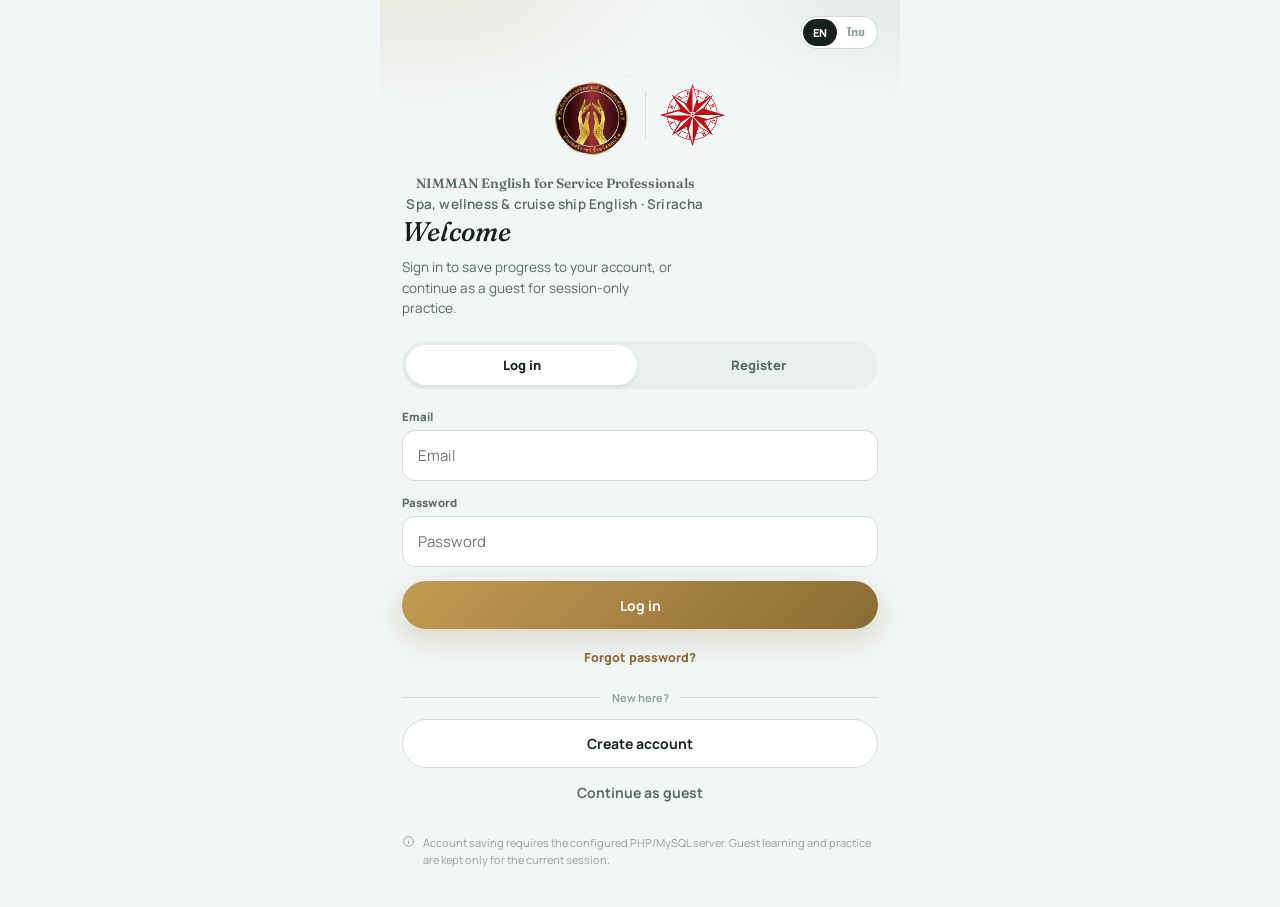
==== index.html @ e4ad2428 "Apply the employer's interview & practical assessment to the spa course Source: the "Spa Therapist I" ====
<!DOCTYPE html>
<html lang="en">
<head>
<meta charset="UTF-8">
<meta name="viewport" content="width=device-width, initial-scale=1, viewport-fit=cover">
<meta name="theme-color" content="#f2f6f6">
<meta name="apple-mobile-web-app-capable" content="yes">
<meta name="description" content="NIMMAN Willow &amp; Stone English — bilingual English/Thai learning modules and custom word/phrase assessments for cruise employment, spa therapists, and hair and nail professionals.">
<title>NIMMAN Willow &amp; Stone English</title>
<link rel="icon" type="image/png" href="assets/nimman-logo-small.png">
<link rel="apple-touch-icon" href="assets/nimman-logo.png">
<link rel="stylesheet" href="styles.css?v=png-bodymap-1">
<link rel="stylesheet" href="learning.css?v=png-bodymap-1">
<link rel="stylesheet" href="anatomy.css?v=png-bodymap-1">
</head>
<body>

<!-- =====================================================================
     AUTH SCREEN — shown until a session exists
     ===================================================================== -->
<div class="auth-wrap active" id="authWrap">
  <div class="auth-top">
    <div class="lang-toggle">
      <button class="lang-opt" data-lang="en">EN</button>
      <button class="lang-opt" data-lang="th">ไทย</button>
    </div>
  </div>

  <div class="auth-hero">
    <div class="auth-brands">
      <img src="assets/nimman-logo.png" alt="Nimmanoradee International School" loading="eager">
      <span class="ab-divider"></span>
      <img class="barter" src="assets/barter-logo.png" alt="Barter Group" loading="eager">
    </div>
    <p class="auth-appname" data-i18n="programName">NIMMAN English for Service Professionals</p>
    <p class="auth-appsub" data-i18n="programTagline">Spa, wellness &amp; cruise ship English &middot; Sriracha</p>
    <h2 data-i18n="authWelcome">Welcome</h2>
    <p data-i18n="authTagline">Sign in to save progress in this browser. Accounts are local demo accounts.</p>
  </div>

  <div class="auth-tabs">
    <button class="auth-tab active" id="tabLogin" data-i18n="loginTab">Log in</button>
    <button class="auth-tab" id="tabRegister" data-i18n="registerTab">Register</button>
  </div>

  <div class="auth-error" id="authError">
    <svg viewBox="0 0 24 24" fill="none" stroke="currentColor" stroke-width="2" stroke-linecap="round"><circle cx="12" cy="12" r="9"/><path d="M12 8v4M12 16h.01"/></svg>
    <span id="authErrorText"></span>
  </div>

  <!-- LOGIN -->
  <form class="auth-form" id="loginForm" novalidate>
    <div class="field">
      <label for="loginEmail" data-i18n="fieldEmail">Email</label>
      <input type="email" id="loginEmail" autocomplete="email" inputmode="email" data-i18n-ph="fieldEmail">
    </div>
    <div class="field">
      <label for="loginPassword" data-i18n="fieldPassword">Password</label>
      <input type="password" id="loginPassword" autocomplete="current-password" data-i18n-ph="fieldPassword">
    </div>
    <button type="submit" class="btn btn-gold btn-block" data-i18n="loginBtn">Log in</button>
    <div class="auth-alt">
      <button type="button" id="forgotBtn" data-i18n="forgotPassword">Forgot password?</button>
    </div>
    <div class="auth-divider"><span data-i18n="noAccount">New here?</span></div>
    <button type="button" class="btn btn-line btn-block" id="goRegister" data-i18n="registerBtn">Create account</button>
  </form>

  <!-- REGISTER -->
  <form class="auth-form hidden" id="registerForm" novalidate>
    <div class="field">
      <label for="regName" data-i18n="fieldName">Full name</label>
      <input type="text" id="regName" autocomplete="name" data-i18n-ph="fieldName">
    </div>
    <div class="field">
      <label for="regEmail" data-i18n="fieldEmail">Email</label>
      <input type="email" id="regEmail" autocomplete="email" inputmode="email" data-i18n-ph="fieldEmail">
    </div>
    <div class="field-row">
      <div class="field">
        <label for="regPassword" data-i18n="fieldPassword">Password</label>
        <input type="password" id="regPassword" autocomplete="new-password">
      </div>
      <div class="field">
        <label for="regConfirm" data-i18n="fieldConfirm">Confirm password</label>
        <input type="password" id="regConfirm" autocomplete="new-password">
      </div>
    </div>
    <div class="field-row">
      <div class="field">
        <label for="regRole" data-i18n="fieldRole">Your role</label>
        <select id="regRole">
          <option value="therapist" data-i18n="roleTherapist">Therapist</option>
          <option value="reception" data-i18n="roleReception">Receptionist</option>
          <option value="manager" data-i18n="roleManager">Manager</option>
          <option value="other" data-i18n="roleOther">Other</option>
        </select>
      </div>
      <div class="field">
        <label for="regLang" data-i18n="fieldLanguage">Preferred language</label>
        <select id="regLang">
          <option value="en">English</option>
          <option value="th">ไทย</option>
        </select>
      </div>
    </div>
    <button type="submit" class="btn btn-gold btn-block" data-i18n="registerBtn">Create account</button>
    <div class="auth-divider"><span data-i18n="haveAccount">Already have an account?</span></div>
    <button type="button" class="btn btn-line btn-block" id="goLogin" data-i18n="loginBtn">Log in</button>
  </form>

  <button type="button" class="btn btn-ghost btn-block" id="guestBtn" data-i18n="continueGuest">Continue as guest</button>

  <p class="demo-note">
    <svg viewBox="0 0 24 24" fill="none" stroke="currentColor" stroke-width="1.6" stroke-linecap="round"><circle cx="12" cy="12" r="9"/><path d="M12 11v5"/><circle cx="12" cy="8" r=".6" fill="currentColor" stroke="none"/></svg>
    <span data-i18n="demoNote">Demo mode — accounts are stored only on this device, not on a secure server.</span>
  </p>
</div>

<!-- =====================================================================
     COURSE CHOOSER — which course to study
     ===================================================================== -->
<div class="course-wrap" id="courseWrap">
  <div class="auth-top">
    <div class="lang-toggle">
      <button class="lang-opt" data-lang="en">EN</button>
      <button class="lang-opt" data-lang="th">ไทย</button>
    </div>
  </div>

  <div class="course-hero">
    <div class="auth-brands">
      <img src="assets/nimman-logo.png" alt="Nimmanoradee International School">
      <span class="ab-divider"></span>
      <img class="barter" src="assets/barter-logo.png" alt="Barter Group">
    </div>
    <h2 data-i18n="courseChooseHeading">What would you like to study?</h2>
    <p data-i18n="courseChooseLede">Pick a course. You can switch between them at any time, and each keeps its own progress.</p>
  </div>

  <div id="courseList"></div>

  <button class="btn btn-ghost btn-block" id="courseBackBtn" style="display:none;" data-i18n="courseCancel">Cancel</button>
</div>

<!-- =====================================================================
     MAIN APP
     ===================================================================== -->
<div class="app-shell" id="appShell" style="display:none;">

  <!-- Side panel: profile, progress and navigation. A drawer on phones and
       small tablets, docked beside the content from 1024px up, and hideable
       either way. Kept inside .app-shell so it disappears with it on the
       sign-in and course-chooser screens. -->
  <div id="sideBackdrop" hidden></div>
  <aside id="sideBar" aria-label="Profile, progress and navigation">
    <div class="sb-head">
      <span class="sb-brand">
        <img src="assets/nimman-logo-small.png" alt="">
        <b data-i18n="sidebarTitle">Your progress</b>
      </span>
      <button class="sb-close" id="sbClose" data-i18n-aria="sidebarClose" aria-label="Close menu">
        <svg viewBox="0 0 24 24" fill="none" stroke="currentColor" stroke-width="2" stroke-linecap="round"><path d="M6 6l12 12M18 6L6 18"/></svg>
      </button>
    </div>
    <div id="sideBarBody"></div>
  </aside>

  <header class="topbar">
    <div class="topbar-row">
      <button class="sb-toggle" id="sbToggle" aria-controls="sideBar" aria-expanded="false" data-i18n-aria="sidebarMenu" aria-label="Menu">
        <svg viewBox="0 0 24 24" fill="none" stroke="currentColor" stroke-width="1.9" stroke-linecap="round"><path d="M4 7h16M4 12h16M4 17h16"/></svg>
      </button>
      <div class="brand">
        <img class="brand-crest" src="assets/nimman-logo-small.png" alt="NIMMAN">
        <div class="brand-text">
          <h1 data-i18n="appName">Willow &amp; Stone English</h1>
          <p data-i18n="appTagline">For spa &amp; wellness professionals</p>
        </div>
      </div>
      <div class="topbar-actions">
        <div class="lang-toggle">
          <button class="lang-opt" data-lang="en">EN</button>
          <button class="lang-opt" data-lang="th">ไทย</button>
        </div>
        <button class="avatar-btn" id="avatarBtn" aria-label="Account">A</button>
      </div>
    </div>
    <div class="progress-line"><i id="courseProgressFill" style="--pct:0%"></i></div>
    <p class="progress-caption"><span data-i18n="courseProgress">Course progress</span> &nbsp;·&nbsp; <b id="courseProgressLabel">0%</b></p>
  </header>

  <div id="learningSaveStatus" class="ab-validation invalid" role="status" hidden></div>
  <main>

  <!-- ============================= HOME ============================= -->
  <section class="screen active" id="screen-home">
    <div class="lh-panel lh-home-card" id="learningHomeCard"></div>
    <div class="course-bar" id="courseBar">
      <span class="cb-mark" id="courseBarMark"></span>
      <span class="cb-body">
        <span class="cb-label" data-i18n="courseStudying">Studying</span>
        <span class="cb-name" id="courseBarName"></span>
      </span>
      <span class="cb-switch" data-i18n="courseSwitch">Switch</span>
    </div>

    <div class="greeting">
      <p class="eyebrow" id="homeGreetEyebrow" data-i18n="greetingEyebrow">Good to see you</p>
      <h2 data-i18n="greetingHeading">Ready for today's practice?</h2>
      <p data-i18n="greetingBody">Fifteen quiet minutes a day is enough to sound calm, warm and confident with every guest who walks through your door.</p>
      <div class="featured-quote" id="potdOpen">
        <div class="fq-head">
          <p class="fq-label" data-i18n="phraseOfDayLabel">Phrase of the day</p>
          <button class="potd-play" id="potdPlay" aria-label="Listen to today's phrase"></button>
        </div>
        <div class="fq-meta"><span id="potdCat"></span><span id="potdLevel"></span></div>
        <p id="potdText">&nbsp;</p>
        <p class="gloss" id="potdTh">&nbsp;</p>
        <p class="fq-note" id="potdNote">&nbsp;</p>
        <p class="fq-cta" data-i18n="potdOpenCta">Tap to see more like this</p>
      </div>
      <div class="cta-row">
        <button class="btn btn-gold" onclick="Nav.go('vocab')">
          <span data-i18n="continueLearning">Continue learning</span>
          <svg viewBox="0 0 24 24" fill="none" stroke="currentColor" stroke-width="2" stroke-linecap="round" stroke-linejoin="round" width="15" height="15"><path d="M9 5l7 7-7 7"/></svg>
        </button>
      </div>
    </div>

    <div class="daily-cta" id="homeDailyCta" onclick="Nav.go('daily')">
      <div class="dc-mark" id="homeDailyMark">
        <svg viewBox="0 0 24 24" fill="none" stroke="currentColor" stroke-width="1.7" stroke-linecap="round" stroke-linejoin="round"><rect x="3.5" y="5" width="17" height="15" rx="2.5"/><path d="M8 3.5v3M16 3.5v3M3.5 10h17"/><path d="M9 14.5l2 2 4-4"/></svg>
      </div>
      <div class="dc-body">
        <div class="dc-kicker" id="homeDailyKicker"></div>
        <h4 id="homeDailyTitle"></h4>
        <p id="homeDailyBody"></p>
        <div class="dc-pills" id="homeDailyPills"></div>
      </div>
    </div>

    <div class="stat-strip">
      <div class="stat-cell"><div class="stat-num" id="statWords">0</div><div class="stat-label" data-i18n="statWords">WORDS LEARNED</div></div>
      <div class="stat-cell"><div class="stat-num" id="statQuiz">—</div><div class="stat-label" data-i18n="statQuiz">QUIZ AVERAGE</div></div>
      <div class="stat-cell"><div class="stat-num" id="statLessons">0</div><div class="stat-label" data-i18n="statLessons">ACTIVITIES DONE</div></div>
    </div>

    <div class="menu-heading"><h3 data-i18n="exploreCourse">Explore the course</h3><span data-i18n="modulesCount">6 modules</span></div>
    <div class="menu-list">
      <div class="menu-row" onclick="Nav.go('daily')">
        <div class="menu-icon"><svg viewBox="0 0 24 24" fill="none" stroke="currentColor" stroke-width="1.6" stroke-linecap="round" stroke-linejoin="round"><rect x="3.5" y="5" width="17" height="15" rx="2.5"/><path d="M8 3.5v3M16 3.5v3M3.5 10h17"/><path d="M9 14.5l2 2 4-4"/></svg></div>
        <div class="menu-body"><h4 data-i18n="menuDailyTitle">Daily Five</h4><p data-i18n="menuDailyDesc">Five words a day, swiped and checked</p></div>
        <div class="menu-chev"><svg viewBox="0 0 24 24" fill="none" stroke="currentColor" stroke-width="2" stroke-linecap="round" stroke-linejoin="round"><path d="M9 5l7 7-7 7"/></svg></div>
      </div>
      <div class="menu-row" id="homeAnatomyRow" onclick="Nav.go('anatomy')">
        <div class="menu-icon sage"><svg viewBox="0 0 24 24" fill="none" stroke="currentColor" stroke-width="1.6" stroke-linecap="round" stroke-linejoin="round"><circle cx="12" cy="4.6" r="2.4"/><path d="M6 9.2h12"/><path d="M12 9.2V15"/><path d="M9 15l-1.2 5.4M15 15l1.2 5.4"/></svg></div>
        <div class="menu-body"><h4 data-i18n="menuAnatomyTitle">Body map</h4><p data-i18n="menuAnatomyDesc">Tap any part of the body to learn its English name</p></div>
        <div class="menu-chev"><svg viewBox="0 0 24 24" fill="none" stroke="currentColor" stroke-width="2" stroke-linecap="round" stroke-linejoin="round"><path d="M9 5l7 7-7 7"/></svg></div>
      </div>
      <div class="menu-row" onclick="Nav.go('pron')">
        <div class="menu-icon"><svg viewBox="0 0 24 24" fill="none" stroke="currentColor" stroke-width="2" stroke-linecap="round" stroke-linejoin="round"><line x1="4" y1="12" x2="4" y2="12"/><line x1="8" y1="7" x2="8" y2="17"/><line x1="12" y1="4" x2="12" y2="20"/><line x1="16" y1="7" x2="16" y2="17"/><line x1="20" y1="12" x2="20" y2="12"/></svg></div>
        <div class="menu-body"><h4 data-i18n="menuPronTitle">Pronunciation</h4><p data-i18n="menuPronDesc">Hear and repeat the industry's trickiest words</p></div>
        <div class="menu-chev"><svg viewBox="0 0 24 24" fill="none" stroke="currentColor" stroke-width="2" stroke-linecap="round" stroke-linejoin="round"><path d="M9 5l7 7-7 7"/></svg></div>
      </div>
      <div class="menu-row" onclick="Nav.go('saythis')">
        <div class="menu-icon sage"><svg viewBox="0 0 24 24" fill="none" stroke="currentColor" stroke-width="1.8" stroke-linecap="round" stroke-linejoin="round"><line x1="4" y1="8" x2="17" y2="8"/><path d="M14 5l3 3-3 3"/><line x1="20" y1="16" x2="7" y2="16"/><path d="M10 13l-3 3 3 3"/></svg></div>
        <div class="menu-body"><h4 data-i18n="menuSaythisTitle">Say this, not that</h4><p data-i18n="menuSaythisDesc">Turn blunt phrases into polished, guest-ready ones</p></div>
        <div class="menu-chev"><svg viewBox="0 0 24 24" fill="none" stroke="currentColor" stroke-width="2" stroke-linecap="round" stroke-linejoin="round"><path d="M9 5l7 7-7 7"/></svg></div>
      </div>
    </div>

    <div class="tip-block">
      <div class="tip-icon"><svg viewBox="0 0 24 24" fill="none" stroke="currentColor" stroke-width="1.6" stroke-linecap="round" stroke-linejoin="round"><path d="M12 3C12 3 6.5 9.5 6.5 13.5a5.5 5.5 0 0 0 11 0C17.5 9.5 12 3 12 3Z"/></svg></div>
      <div><h5 data-i18n="tipOfDay">Tip of the day</h5><p data-i18n="tipOfDayBody"></p></div>
    </div>

    <div class="home-divider"></div>
    <p class="partner-caption" data-i18n="partnerCaption">A programme by</p>
    <div class="partner-strip">
      <img src="assets/nimman-logo.png" alt="Nimmanoradee International School" loading="lazy">
      <span class="ps-divider"></span>
      <img class="barter" src="assets/barter-logo.png" alt="Barter Group" loading="lazy">
    </div>
  </section>

  <!-- ============================= ACCOUNT ============================= -->
  <section class="screen" id="screen-account">
    <div class="crumb"><button class="crumb-back" onclick="Nav.go('home','back')"><svg viewBox="0 0 24 24" fill="none" stroke="currentColor" stroke-width="2" stroke-linecap="round" stroke-linejoin="round"><path d="M15 5l-7 7 7 7"/></svg></button><h2 data-i18n="accountHeading">Your account</h2></div>

    <div class="account-card">
      <div class="account-avatar" id="accAvatar">A</div>
      <div class="account-id">
        <h4 id="accName">—</h4>
        <p id="accEmail">—</p>
        <span class="role-chip" id="accRole">—</span>
      </div>
    </div>

    <div class="menu-heading"><h3 data-i18n="accountStats">Your progress</h3></div>
    <div class="progress-bars" id="accProgressBars"></div>

    <div class="menu-list" style="margin-bottom:16px;">
      <div class="setting-row">
        <div><h5 data-i18n="accountLanguage">App language</h5><p id="accLangName">English</p></div>
        <div class="lang-toggle">
          <button class="lang-opt" data-lang="en">EN</button>
          <button class="lang-opt" data-lang="th">ไทย</button>
        </div>
      </div>
    </div>

    <div class="menu-list" style="margin-bottom:16px;">
      <div class="menu-row" id="accSwitchCourse">
        <div class="menu-icon" id="accCourseMark"></div>
        <div class="menu-body"><h4 data-i18n="courseSwitchTitle">Switch course</h4><p id="accCourseName"></p></div>
        <div class="menu-chev"><svg viewBox="0 0 24 24" fill="none" stroke="currentColor" stroke-width="2" stroke-linecap="round" stroke-linejoin="round"><path d="M9 5l7 7-7 7"/></svg></div>
      </div>
      <div class="menu-row" onclick="Nav.go('settings')">
        <div class="menu-icon"><svg viewBox="0 0 24 24" fill="none" stroke="currentColor" stroke-width="1.6" stroke-linecap="round" stroke-linejoin="round"><circle cx="12" cy="12" r="3"/><path d="M19.4 15a1.7 1.7 0 0 0 .3 1.9l.1.1a2 2 0 1 1-2.8 2.8l-.1-.1a1.7 1.7 0 0 0-1.9-.3 1.7 1.7 0 0 0-1 1.5V21a2 2 0 1 1-4 0v-.1a1.7 1.7 0 0 0-1.1-1.5 1.7 1.7 0 0 0-1.9.3l-.1.1a2 2 0 1 1-2.8-2.8l.1-.1a1.7 1.7 0 0 0 .3-1.9 1.7 1.7 0 0 0-1.5-1H3a2 2 0 1 1 0-4h.1A1.7 1.7 0 0 0 4.6 9a1.7 1.7 0 0 0-.3-1.9l-.1-.1a2 2 0 1 1 2.8-2.8l.1.1a1.7 1.7 0 0 0 1.9.3H9a1.7 1.7 0 0 0 1-1.5V3a2 2 0 1 1 4 0v.1a1.7 1.7 0 0 0 1 1.5 1.7 1.7 0 0 0 1.9-.3l.1-.1a2 2 0 1 1 2.8 2.8l-.1.1a1.7 1.7 0 0 0-.3 1.9V9a1.7 1.7 0 0 0 1.5 1H21a2 2 0 1 1 0 4h-.1a1.7 1.7 0 0 0-1.5 1Z"/></svg></div>
        <div class="menu-body"><h4 data-i18n="settingsHeading">Settings</h4><p data-i18n="settingsDesc">Voice, text size and language</p></div>
        <div class="menu-chev"><svg viewBox="0 0 24 24" fill="none" stroke="currentColor" stroke-width="2" stroke-linecap="round" stroke-linejoin="round"><path d="M9 5l7 7-7 7"/></svg></div>
      </div>
    </div>

    <button class="btn btn-line btn-block" id="accRegisterCta" style="display:none;margin-bottom:10px;" data-i18n="accountRegisterCta">Create a free account to save this progress</button>
    <button class="btn btn-ghost btn-block" id="logoutBtn" data-i18n="accountLogout">Log out</button>

    <div class="home-divider"></div>
    <p class="partner-caption" data-i18n="partnerCaption">A programme by</p>
    <div class="partner-strip">
      <img src="assets/nimman-logo.png" alt="Nimmanoradee International School" loading="lazy">
      <span class="ps-divider"></span>
      <img class="barter" src="assets/barter-logo.png" alt="Barter Group" loading="lazy">
    </div>
  </section>

  <!-- ============================= SETTINGS ============================= -->
  <section class="screen" id="screen-settings">
    <div class="crumb"><button class="crumb-back" onclick="Nav.go('account','back')"><svg viewBox="0 0 24 24" fill="none" stroke="currentColor" stroke-width="2" stroke-linecap="round" stroke-linejoin="round"><path d="M15 5l-7 7 7 7"/></svg></button><h2 data-i18n="settingsHeading">Settings</h2></div>

    <p class="settings-title" data-i18n="setAudioGroup">AUDIO</p>
    <div class="settings-group">
      <div class="set-row">
        <div class="sr-head">
          <div><h5 data-i18n="setVoiceTitle">Pronunciation voice</h5><p data-i18n="setVoiceDesc">We pick a neutral female English voice automatically.</p></div>
          <span class="voice-badge" id="voiceBadge">—</span>
        </div>
        <select id="voiceSelect"></select>
        <button class="voice-test" id="voiceTest">
          <svg viewBox="0 0 24 24" fill="none" stroke="currentColor" stroke-width="1.8" stroke-linecap="round" stroke-linejoin="round"><path d="M11 5 6.5 9H4v6h2.5L11 19V5Z"/><path d="M15.5 9.5a3.5 3.5 0 0 1 0 5"/><path d="M18 7a7 7 0 0 1 0 10"/></svg>
          <span data-i18n="setVoiceTest">Test this voice</span>
        </button>
        <button class="btn btn-line btn-block" id="voiceReset" style="display:none;margin-top:9px;" data-i18n="setVoiceReset">Use the recommended voice</button>
        <p class="voice-ios-note" id="voiceIosNote" style="display:none;" data-i18n="setVoiceIosNote"></p>
      </div>
      <div class="set-row">
        <div class="sr-head">
          <div><h5 data-i18n="setSpeedTitle">Speaking speed</h5><p data-i18n="setSpeedDesc">Slower is easier to copy when practising.</p></div>
        </div>
        <select id="speedSelect">
          <option value="0.72" data-i18n="setSpeedSlow">Slow</option>
          <option value="0.88" data-i18n="setSpeedNormal">Normal</option>
          <option value="1" data-i18n="setSpeedNatural">Natural</option>
        </select>
      </div>
    </div>

    <p class="settings-title" data-i18n="setDisplayGroup">DISPLAY</p>
    <div class="settings-group">
      <div class="set-row">
        <div class="sr-head">
          <div><h5 data-i18n="setTextSizeTitle">Text size</h5><p data-i18n="setTextSizeDesc">Applies to reading content.</p></div>
          <div class="size-toggle" id="sizeToggle">
            <button class="size-opt" data-size="sm">A</button>
            <button class="size-opt active" data-size="md">A</button>
            <button class="size-opt" data-size="lg">A</button>
          </div>
        </div>
      </div>
      <div class="set-row">
        <div class="sr-head">
          <div><h5 data-i18n="accountLanguage">App language</h5><p id="setLangName">English</p></div>
          <div class="lang-toggle">
            <button class="lang-opt" data-lang="en">EN</button>
            <button class="lang-opt" data-lang="th">ไทย</button>
          </div>
        </div>
      </div>
    </div>

    <p class="settings-title" data-i18n="setDataGroup">YOUR DATA</p>
    <div class="settings-group">
      <div class="set-row">
        <div class="sr-head">
          <div><h5 data-i18n="setResetTitle">Reset my progress</h5><p data-i18n="setResetDesc">Clears known words and all scores. This cannot be undone.</p></div>
        </div>
        <button class="btn btn-line btn-block" id="resetProgressBtn" style="margin-top:11px;" data-i18n="setResetBtn">Reset progress</button>
      </div>
    </div>

    <div class="home-divider"></div>
    <p class="partner-caption" data-i18n="partnerCaption">A programme by</p>
    <div class="partner-strip">
      <img src="assets/nimman-logo.png" alt="Nimmanoradee International School" loading="lazy">
      <span class="ps-divider"></span>
      <img class="barter" src="assets/barter-logo.png" alt="Barter Group" loading="lazy">
    </div>
  </section>

  <!-- ============================= DAILY FIVE ============================= -->
  <section class="screen" id="screen-daily">
    <div class="crumb"><button class="crumb-back" onclick="Nav.go('home','back')"><svg viewBox="0 0 24 24" fill="none" stroke="currentColor" stroke-width="2" stroke-linecap="round" stroke-linejoin="round"><path d="M15 5l-7 7 7 7"/></svg></button><h2 data-i18n="dailyHeading">Daily Five</h2></div>
    <p class="lede" data-i18n="dailyLede"></p>

    <div class="daily-head">
      <div class="daily-pills" id="dailyPills"></div>
      <div class="daily-count" id="dailyCount">0 / 5</div>
    </div>

    <div class="sr-live" id="dailyLive" aria-live="polite"></div>

    <!-- swiping -->
    <div id="dailySwipe">
      <div class="swipe-stage" id="swipeStage"></div>
      <p class="swipe-hint" id="swipeHint"></p>
      <div class="swipe-actions">
        <button class="swipe-btn nope" id="swipeLeft">
          <svg viewBox="0 0 24 24" fill="none" stroke="currentColor" stroke-width="2.2" stroke-linecap="round" stroke-linejoin="round"><path d="M11 5l-7 7 7 7"/><path d="M20 12H5"/></svg>
          <span data-i18n="swipeNotYet">Not yet</span>
        </button>
        <button class="swipe-btn like" id="swipeRight">
          <span data-i18n="swipeGotIt">I understand</span>
          <svg viewBox="0 0 24 24" fill="none" stroke="currentColor" stroke-width="2.2" stroke-linecap="round" stroke-linejoin="round"><path d="M4 12h15"/><path d="M13 5l7 7-7 7"/></svg>
        </button>
      </div>
    </div>

    <!-- all five understood, check unlocked -->
    <div id="dailyReady" style="display:none;">
      <div class="daily-panel">
        <div class="dp-mark"><svg viewBox="0 0 24 24" fill="none" stroke="currentColor" stroke-width="1.8" stroke-linecap="round" stroke-linejoin="round"><path d="M5 12.5l4.5 4.5L19 7.5"/></svg></div>
        <h3 id="dailyReadyTitle"></h3>
        <p id="dailyReadyBody"></p>
      </div>
      <div class="daily-wordlist" id="dailyReadyList"></div>
      <button class="btn btn-gold btn-block" id="dailyStartCheck"></button>
    </div>

    <!-- day complete -->
    <div id="dailyDone" style="display:none;">
      <div class="daily-panel">
        <div class="daily-ring" id="dailyDoneRing" style="--pct:0"><span id="dailyDonePct">0%</span></div>
        <h3 id="dailyDoneTitle"></h3>
        <p id="dailyDoneBody"></p>
      </div>
      <div class="daily-wordlist" id="dailyDoneList"></div>
      <button class="btn btn-line btn-block" id="dailyRetake"></button>
    </div>
  </section>

  <!-- ============================= VOCABULARY ============================= -->
  <section class="screen" id="screen-vocab">
    <div class="crumb"><button class="crumb-back" onclick="Nav.go('home','back')"><svg viewBox="0 0 24 24" fill="none" stroke="currentColor" stroke-width="2" stroke-linecap="round" stroke-linejoin="round"><path d="M15 5l-7 7 7 7"/></svg></button><h2 data-i18n="vocabHeading">Vocabulary &amp; practice</h2></div>
    <p class="lede" data-i18n="vocabLede"></p>

    <div id="vocabHint"></div>
    <div class="filter-bar">
      <label class="filter-field wide" id="vocabModeField">
        <span data-i18n="vocabFieldActivity">Activity</span>
        <select id="vocabModeSelect"></select>
      </label>
      <label class="filter-field" id="vocabCatField">
        <span data-i18n="vocabFieldCategory">Category</span>
        <select id="vocabCatSelect"></select>
      </label>
      <label class="filter-field" id="vocabLevelField">
        <span data-i18n="vocabFieldLevel">Level</span>
        <select id="vocabLevelSelect"></select>
      </label>
    </div>
    <div class="nav-links" id="vocabLinks"></div>
    <div class="search-wrap collapsible" id="vocabSearchWrap">
      <span class="s-icon"><svg viewBox="0 0 24 24" fill="none" stroke="currentColor" stroke-width="1.9" stroke-linecap="round" stroke-linejoin="round"><circle cx="11" cy="11" r="6.5"/><path d="M16 16l4.5 4.5"/></svg></span>
      <input type="search" id="vocabSearch" autocomplete="off" data-i18n-ph="searchVocabPh">
      <button class="search-clear" id="vocabSearchClear" aria-label="Clear search">&times;</button>
    </div>
    <p class="search-count" id="vocabSearchCount" style="display:none;"></p>

    <!-- flashcards -->
    <div class="vocab-pane" id="pane-flash">
      <div class="deck-meta">
        <span><span data-i18n="cardOf">Card</span> <b id="fcPos">1</b> <span data-i18n="of">of</span> <b id="fcTotal">137</b></span>
        <span class="dm-right">
          <span><b id="fcKnownCount">0</b> <span data-i18n="known">known</span></span>
          <button class="meta-search-btn" id="vocabSearchToggle" aria-label="Search words">
            <svg viewBox="0 0 24 24" fill="none" stroke="currentColor" stroke-width="1.9" stroke-linecap="round" stroke-linejoin="round"><circle cx="11" cy="11" r="6.5"/><path d="M16 16l4.5 4.5"/></svg>
          </button>
        </span>
      </div>
      <div class="flip-stage">
        <div class="flashcard" id="flashcard">
          <div class="flashcard-face-wrap">
            <div class="fc-face fc-front">
              <div class="fc-tag-row">
                <div class="fc-tag" id="fcCategory"></div>
                <span id="fcLevel"></span>
              </div>
              <div class="fc-word" id="fcWord"></div>
              <div class="fc-phon" id="fcPhon"></div>
              <div class="fc-th" id="fcThFront"></div>
              <div class="fc-hint" data-i18n="tapReveal">TAP TO REVEAL THE DEFINITION</div>
            </div>
            <div class="fc-face fc-back">
              <div class="fc-tag-row">
                <div class="fc-tag" data-i18n="definition">DEFINITION</div>
                <span id="fcLevelBack"></span>
              </div>
              <div class="fc-def" id="fcDef"></div>
              <div class="fc-th" id="fcThBack"></div>
              <div class="fc-hint" data-i18n="tapFlip">TAP TO FLIP BACK</div>
            </div>
          </div>
        </div>
      </div>
      <div class="flash-controls">
        <button class="round-btn" id="fcPrev" aria-label="Previous"><svg viewBox="0 0 24 24" fill="none" stroke="currentColor" stroke-width="2" stroke-linecap="round" stroke-linejoin="round"><path d="M15 5l-7 7 7 7"/></svg></button>
        <div class="flash-index-strip" id="fcIndexStrip"></div>
        <button class="round-btn" id="fcSpeak" aria-label="Hear word"><svg viewBox="0 0 24 24" fill="none" stroke="currentColor" stroke-width="1.8" stroke-linecap="round" stroke-linejoin="round"><path d="M11 5 6.5 9H4v6h2.5L11 19V5Z"/><path d="M15.5 9.5a3.5 3.5 0 0 1 0 5"/><path d="M18 7a7 7 0 0 1 0 10"/></svg></button>
        <button class="round-btn" id="fcNext" aria-label="Next"><svg viewBox="0 0 24 24" fill="none" stroke="currentColor" stroke-width="2" stroke-linecap="round" stroke-linejoin="round"><path d="M9 5l7 7-7 7"/></svg></button>
      </div>
      <div class="know-row">
        <button class="know-btn again" id="fcAgain"><svg viewBox="0 0 24 24" fill="none" stroke="currentColor" stroke-width="2" stroke-linecap="round" stroke-linejoin="round"><circle cx="12" cy="12" r="9"/><path d="M9.5 9.5l5 5M14.5 9.5l-5 5"/></svg><span data-i18n="stillLearning">Still learning</span></button>
        <button class="know-btn got-it" id="fcKnow"><svg viewBox="0 0 24 24" fill="none" stroke="currentColor" stroke-width="2" stroke-linecap="round" stroke-linejoin="round"><circle cx="12" cy="12" r="9"/><path d="M8 12.3l2.5 2.5L16 9"/></svg><span data-i18n="iKnowThis">I know this</span></button>
      </div>
      <div id="fcContext" aria-live="polite"></div>
      <p class="training-note"></p>
    </div>

    <!-- Context is kept outside the fixed-height flashcard for readable Thai text. -->
    <!-- matching -->
    <div class="vocab-pane" id="pane-match" style="display:none;">
      <p class="match-status" id="matchStatus"></p>
      <div class="match-grid" id="matchGrid"></div>
      <button class="btn btn-line btn-block" id="matchNew"><span data-i18n="newRound">New round</span></button>
    </div>

    <!-- scramble -->
    <div class="vocab-pane" id="pane-scramble" style="display:none;">
      <div class="q-progress"><div class="q-dots" id="scrDots"></div><div class="q-score" id="scrScore">0 / 8</div></div>
      <div class="scramble-clue">
        <div class="fc-tag-row" style="justify-content:flex-start;">
          <div class="sc-cat" id="scrCat"></div>
          <span id="scrLevel"></span>
        </div>
        <div class="sc-def" id="scrClue"></div>
        <div class="gloss" id="scrClueTh"></div>
      </div>
      <div class="answer-slots" id="scrSlots"></div>
      <div class="letter-bank" id="scrLetters"></div>
      <div id="scrFeedback"></div>
      <button class="btn btn-gold btn-block" id="scrNext" disabled></button>
    </div>

    <!-- thai recall -->
    <div class="vocab-pane" id="pane-thai" style="display:none;">
      <div class="q-progress"><div class="q-dots" id="thDots"></div><div class="q-score" id="thScore">0 / 12</div></div>
      <div class="builder-prompt">
        <div class="bp-label" id="thPromptLabel"></div>
        <div class="bp-th" id="thPrompt"></div>
      </div>
      <div id="thOptions"></div>
      <div id="thFeedback"></div>
      <button class="btn btn-gold btn-block" id="thNext" disabled></button>
    </div>

    <!-- category sort -->
    <div class="vocab-pane" id="pane-sort" style="display:none;">
      <p class="match-status" id="sortStatus"></p>
      <div class="sort-terms" id="sortTerms"></div>
      <div id="sortBuckets"></div>
      <button class="btn btn-line btn-block" id="sortNew" style="margin-top:6px;"><span data-i18n="newRound">New round</span></button>
    </div>

    <!-- speed round -->
    <div class="vocab-pane" id="pane-speed" style="display:none;">
      <div id="speedIntro" class="speed-start">
        <h3 id="speedIntroTitle"></h3>
        <p id="speedIntroBody"></p>
        <button class="btn btn-gold btn-block" id="speedStart"></button>
      </div>
      <div id="speedPlay" style="display:none;">
        <div class="speed-hud">
          <div class="speed-cell"><div class="speed-num" id="speedTime">60</div><div class="speed-label" id="speedTimeLabel"></div></div>
          <div class="speed-cell"><div class="speed-num" id="speedScore">0</div><div class="speed-label" id="speedScoreLabel"></div></div>
          <div class="speed-cell"><div class="speed-num" id="speedStreak">0</div><div class="speed-label" id="speedStreakLabel"></div></div>
        </div>
        <div class="q-question" id="speedPrompt"></div>
        <div id="speedOptions"></div>
      </div>
    </div>
  </section>

  <!-- ============================= INTERVIEW REHEARSAL ============================= -->
  <section class="screen" id="screen-interview">
    <div class="crumb"><button class="crumb-back" onclick="Nav.go('assess','back')"><svg viewBox="0 0 24 24" fill="none" stroke="currentColor" stroke-width="2" stroke-linecap="round" stroke-linejoin="round"><path d="M15 5l-7 7 7 7"/></svg></button><h2 data-i18n="interviewHeading">Interview rehearsal</h2></div>
    <p class="lede" data-i18n="interviewLede"></p>
    <div id="interviewRoot"></div>
  </section>

  <!-- ============================= BODY MAP ============================= -->
  <section class="screen" id="screen-anatomy">
    <div class="crumb"><button class="crumb-back" onclick="Nav.go('home','back')"><svg viewBox="0 0 24 24" fill="none" stroke="currentColor" stroke-width="2" stroke-linecap="round" stroke-linejoin="round"><path d="M15 5l-7 7 7 7"/></svg></button><h2 data-i18n="anatomyHeading">Body map</h2></div>
    <p class="lede" data-i18n="anatomyLede"></p>
    <div id="anatomyModelControls"></div>
    <div id="anatomyViewChips"></div>
    <div class="an-layout">
      <div class="an-figure-column"><div id="anatomyStage"></div></div>
      <div class="an-info-column">
        <div id="anatomyDetail" aria-live="polite" tabindex="-1"></div>
        <section id="anatomyWordList"></section>
        <div id="anatomyPractice"></div>
      </div>
    </div>
    <div id="anatomyRelated"></div>
    <p class="anatomy-note" data-i18n="anatomyNote"></p>
  </section>

  <!-- ============================= PRONUNCIATION ============================= -->
  <section class="screen" id="screen-pron">
    <div class="crumb"><button class="crumb-back" onclick="Nav.go('home','back')"><svg viewBox="0 0 24 24" fill="none" stroke="currentColor" stroke-width="2" stroke-linecap="round" stroke-linejoin="round"><path d="M15 5l-7 7 7 7"/></svg></button><h2 data-i18n="pronHeading">Pronunciation guide</h2></div>
    <p class="lede" data-i18n="pronLede"></p>
    <p class="audio-note">
      <svg viewBox="0 0 24 24" fill="none" stroke="currentColor" stroke-width="1.6" stroke-linecap="round" stroke-linejoin="round"><circle cx="12" cy="12" r="9"/><line x1="12" y1="11" x2="12" y2="16"/><circle cx="12" cy="8" r=".6" fill="currentColor" stroke="none"/></svg>
      <span data-i18n="pronAudioNote"></span>
    </p>
    <div id="pronList"></div>
  </section>

  <!-- ============================= PHRASES ============================= -->
  <section class="screen" id="screen-phrases">
    <div class="crumb"><button class="crumb-back" onclick="Nav.go('home','back')"><svg viewBox="0 0 24 24" fill="none" stroke="currentColor" stroke-width="2" stroke-linecap="round" stroke-linejoin="round"><path d="M15 5l-7 7 7 7"/></svg></button><h2 data-i18n="phrasesHeading">Useful phrases</h2></div>
    <p class="lede" data-i18n="phrasesLede"></p>
    <div class="filter-bar">
      <label class="filter-field" id="phraseCatField">
        <span data-i18n="phraseFieldSituation">Situation</span>
        <select id="phraseCatSelect"></select>
      </label>
      <label class="filter-field" id="phraseLevelField">
        <span data-i18n="vocabFieldLevel">Level</span>
        <select id="phraseLevelSelect"></select>
      </label>
    </div>
    <div class="nav-links" id="phraseLinks"></div>
    <div class="search-wrap">
      <span class="s-icon"><svg viewBox="0 0 24 24" fill="none" stroke="currentColor" stroke-width="1.9" stroke-linecap="round" stroke-linejoin="round"><circle cx="11" cy="11" r="6.5"/><path d="M16 16l4.5 4.5"/></svg></span>
      <input type="search" id="phraseSearch" autocomplete="off" data-i18n-ph="searchPhrasePh">
      <button class="search-clear" id="phraseSearchClear" aria-label="Clear search">&times;</button>
    </div>
    <p class="search-count" id="phraseSearchCount" style="display:none;"></p>
    <p class="training-note"></p>
    <div class="phrase-list" id="phraseList"></div>
    <div id="phraseEmpty"></div>
  </section>

  <!-- ============================= SAY THIS NOT THAT ============================= -->
  <section class="screen" id="screen-saythis">
    <div class="crumb"><button class="crumb-back" onclick="Nav.go('home','back')"><svg viewBox="0 0 24 24" fill="none" stroke="currentColor" stroke-width="2" stroke-linecap="round" stroke-linejoin="round"><path d="M15 5l-7 7 7 7"/></svg></button><h2 data-i18n="saythisHeading">Say this, not that</h2></div>
    <p class="lede" data-i18n="saythisLede"></p>
    <div id="ddList"></div>
  </section>

  <!-- ============================= ASSESSMENT HUB ============================= -->
  <section class="screen" id="screen-learning"><div id="learningRoot"></div></section>
  <section class="screen" id="screen-customplay"><div id="customPlayRoot"></div></section>
  <section class="screen" id="screen-customresults"><div id="customResultsRoot"></div></section>
  <section class="screen" id="screen-assess">
    <div class="crumb"><button class="crumb-back" onclick="Nav.go('home','back')"><svg viewBox="0 0 24 24" fill="none" stroke="currentColor" stroke-width="2" stroke-linecap="round" stroke-linejoin="round"><path d="M15 5l-7 7 7 7"/></svg></button><h2 data-i18n="practiceHeading">Practice &amp; tests</h2></div>
    <div class="nav-links" id="assessLinks"></div>
    <div id="assessmentBuilder"></div>
    <details class="lh-panel legacy-practice" id="legacyPractice"><summary><span data-i18n="legacyTitle">Browse original activity library</span></summary><p class="lh-caption" data-i18n="legacyNote">These original activities use their own settings below. They are not filtered by the module or word selection above.</p>
    <div id="practiceControls"></div>
    <div class="chip-scroll" id="practiceJump"></div>
    <div id="assessGrid"></div>
    </details>
  </section>

  <!-- ============================= MULTIPLE CHOICE (shared engine) ============================= -->
  <section class="screen" id="screen-mcquiz">
    <div class="crumb"><button class="crumb-back" onclick="Nav.go('assess','back')"><svg viewBox="0 0 24 24" fill="none" stroke="currentColor" stroke-width="2" stroke-linecap="round" stroke-linejoin="round"><path d="M15 5l-7 7 7 7"/></svg></button><h2 id="mcTitle"></h2></div>
    <div class="q-progress"><div class="q-dots" id="mcDots"></div><div class="q-score" id="mcScoreChip">0 / 0</div></div>
    <div class="q-kicker" id="mcKicker"></div>
    <div class="q-question" id="mcQuestion"></div>
    <div class="gloss" id="mcQuestionTh"></div>
    <div id="mcOptions"></div>
    <div id="mcFeedback" aria-live="polite"></div>
    <button class="btn btn-gold btn-block" id="mcNextBtn" disabled></button>
  </section>

  <!-- ============================= FILL IN THE BLANK ============================= -->
  <section class="screen" id="screen-fillquiz">
    <div class="crumb"><button class="crumb-back" onclick="Nav.go('assess','back')"><svg viewBox="0 0 24 24" fill="none" stroke="currentColor" stroke-width="2" stroke-linecap="round" stroke-linejoin="round"><path d="M15 5l-7 7 7 7"/></svg></button><h2 data-i18n="actFillTitle">Fill-in-the-blank dialogue</h2></div>
    <div id="fillPicker">
      <p class="lede" data-i18n="dialoguePicker">Choose a dialogue</p>
      <div class="menu-list" id="fillDialogueList"></div>
    </div>
    <div id="fillPlay" style="display:none;">
      <div class="q-progress"><div class="q-dots" id="fillDots"></div><div class="q-score" id="fillScoreChip">0 / 0</div></div>
      <div class="q-kicker" id="fillKicker"></div>
      <div class="dialogue-script" id="dialogueScript"></div>
      <p class="lede" style="margin-bottom:10px;" data-i18n="chooseWordBlank"></p>
      <div class="word-bank" id="fillOptions"></div>
      <div id="fillFeedback"></div>
      <button class="btn btn-gold btn-block" id="fillNextBtn" disabled></button>
    </div>
  </section>

  <!-- ============================= LISTEN & CHOOSE ============================= -->
  <section class="screen" id="screen-listen">
    <div class="crumb"><button class="crumb-back" onclick="Nav.go('assess','back')"><svg viewBox="0 0 24 24" fill="none" stroke="currentColor" stroke-width="2" stroke-linecap="round" stroke-linejoin="round"><path d="M15 5l-7 7 7 7"/></svg></button><h2 data-i18n="actListenTitle">Listen &amp; choose</h2></div>
    <p class="lede" data-i18n="listenLede"></p>
    <div class="q-progress"><div class="q-dots" id="lsDots"></div><div class="q-score" id="lsScore">0 / 10</div></div>
    <div class="listen-stage">
      <button class="listen-btn" id="lsPlay" aria-label="Play word"><svg viewBox="0 0 24 24" fill="currentColor"><path d="M8 5v14l11-7L8 5Z"/></svg></button>
      <p id="lsHint"></p>
      <button class="listen-replay" id="lsReplay"></button>
    </div>
    <div id="lsOptions"></div>
    <div id="lsFeedback"></div>
    <button class="btn btn-gold btn-block" id="lsNext" disabled></button>
  </section>

  <!-- ============================= PHRASE BUILDER ============================= -->
  <section class="screen" id="screen-builder">
    <div class="crumb"><button class="crumb-back" onclick="Nav.go('assess','back')"><svg viewBox="0 0 24 24" fill="none" stroke="currentColor" stroke-width="2" stroke-linecap="round" stroke-linejoin="round"><path d="M15 5l-7 7 7 7"/></svg></button><h2 data-i18n="actBuilderTitle">Phrase builder</h2></div>
    <p class="lede" data-i18n="builderLede"></p>
    <div class="q-progress"><div class="q-dots" id="bdDots"></div><div class="q-score" id="bdScore">0 / 8</div></div>
    <div class="builder-prompt">
      <div class="bp-label" id="bdLabel"></div>
      <div class="bp-th" id="bdTh"></div>
    </div>
    <div class="builder-line" id="bdLine"></div>
    <div class="word-bank" id="bdBank"></div>
    <div class="builder-actions">
      <button class="btn btn-line" id="bdClear"></button>
      <button class="btn btn-gold" id="bdCheck"></button>
    </div>
    <div id="bdFeedback"></div>
    <button class="btn btn-gold btn-block" id="bdNext" style="display:none;"></button>
  </section>

  <!-- ============================= TRUE / FALSE ============================= -->
  <section class="screen" id="screen-truefalse">
    <div class="crumb"><button class="crumb-back" onclick="Nav.go('assess','back')"><svg viewBox="0 0 24 24" fill="none" stroke="currentColor" stroke-width="2" stroke-linecap="round" stroke-linejoin="round"><path d="M15 5l-7 7 7 7"/></svg></button><h2 id="tfTitle"></h2></div>
    <div class="q-progress"><div class="q-dots" id="tfDots"></div><div class="q-score" id="tfScore">0 / 12</div></div>
    <div class="tf-statement" id="tfStatement"></div>
    <div class="tf-row">
      <button class="tf-btn" id="tfTrue"><svg viewBox="0 0 24 24" fill="none" stroke="currentColor" stroke-width="2.4" stroke-linecap="round" stroke-linejoin="round"><path d="M5 12l5 5L19 7"/></svg><span id="tfTrueLabel"></span></button>
      <button class="tf-btn" id="tfFalse"><svg viewBox="0 0 24 24" fill="none" stroke="currentColor" stroke-width="2.4" stroke-linecap="round"><path d="M6 6l12 12M18 6L6 18"/></svg><span id="tfFalseLabel"></span></button>
    </div>
    <div id="tfFeedback"></div>
    <button class="btn btn-gold btn-block" id="tfNext" disabled></button>
  </section>

  <!-- ============================= ERROR CORRECTION ============================= -->
  <section class="screen" id="screen-errorfix">
    <div class="crumb"><button class="crumb-back" onclick="Nav.go('assess','back')"><svg viewBox="0 0 24 24" fill="none" stroke="currentColor" stroke-width="2" stroke-linecap="round" stroke-linejoin="round"><path d="M15 5l-7 7 7 7"/></svg></button><h2 id="efTitle"></h2></div>
    <p class="lede" id="efLede"></p>
    <div class="q-progress"><div class="q-dots" id="efDots"></div><div class="q-score" id="efScore">0 / 8</div></div>
    <div class="err-original">
      <div class="eo-label"><svg viewBox="0 0 24 24" fill="none" stroke="currentColor" stroke-width="2.4" stroke-linecap="round"><path d="M6 6l12 12M18 6L6 18"/></svg><span id="efDontLabel"></span></div>
      <div class="eo-text" id="efWrong"></div>
    </div>
    <div id="efOptions"></div>
    <div id="efFeedback"></div>
    <button class="btn btn-gold btn-block" id="efNext" disabled></button>
  </section>

  <!-- ============================= SPEAKING TEST ============================= -->
  <section class="screen" id="screen-speaking">
    <div class="crumb"><button class="crumb-back" onclick="Nav.go('assess','back')"><svg viewBox="0 0 24 24" fill="none" stroke="currentColor" stroke-width="2" stroke-linecap="round" stroke-linejoin="round"><path d="M15 5l-7 7 7 7"/></svg></button><h2 data-i18n="actSpeakTitle">Speaking test</h2></div>

    <!-- setup -->
    <div id="spkSetup">
      <p class="lede" data-i18n="spkLede"></p>
      <div id="spkNotice"></div>
      <div class="chip-scroll" id="spkModeChips"></div>
      <div class="chip-scroll" id="spkLevelChips"></div>
      <button class="btn btn-gold btn-block" id="spkStartBtn" data-i18n="spkStart">Start the speaking test</button>
    </div>

    <!-- test -->
    <div id="spkTest" style="display:none;">
      <div class="q-progress"><div class="q-dots" id="spkDots"></div><div class="q-score" id="spkProgress">1 / 8</div></div>

      <div class="spk-card">
        <div class="spk-card-top">
          <span id="spkLevelBadge"></span>
          <button class="spk-model" id="spkModel" aria-label="Hear the model pronunciation">
            <svg viewBox="0 0 24 24" fill="none" stroke="currentColor" stroke-width="1.8" stroke-linecap="round" stroke-linejoin="round"><path d="M11 5 6.5 9H4v6h2.5L11 19V5Z"/><path d="M15.5 9.5a3.5 3.5 0 0 1 0 5"/><path d="M18 7a7 7 0 0 1 0 10"/></svg>
            <span data-i18n="spkListenModel">Listen</span>
          </button>
        </div>
        <p class="spk-prompt-label" data-i18n="spkSayThis">Say this out loud</p>
        <div class="spk-target" id="spkTarget"></div>
        <p class="spk-sub" id="spkSub"></p>
        <p class="gloss" id="spkTh"></p>
      </div>

      <div class="spk-mic-wrap">
        <button class="spk-mic" id="spkMic" aria-label="Record your voice">
          <svg viewBox="0 0 24 24" fill="none" stroke="currentColor" stroke-width="1.8" stroke-linecap="round" stroke-linejoin="round"><rect x="9" y="3" width="6" height="11" rx="3"/><path d="M5.5 11.5a6.5 6.5 0 0 0 13 0"/><line x1="12" y1="18" x2="12" y2="21"/><line x1="8.5" y1="21" x2="15.5" y2="21"/></svg>
        </button>
        <p class="spk-mic-hint" id="spkMicHint"></p>
        <p class="spk-attempt" id="spkAttempt"></p>
      </div>

      <div id="spkSelfCheck" style="display:none;"></div>
      <div id="spkFeedback"></div>
      <button class="btn btn-gold btn-block" id="spkNextBtn" disabled></button>
    </div>

    <!-- results -->
    <div id="spkDone" style="display:none;">
      <div class="daily-panel">
        <div class="daily-ring" id="spkRing" style="--pct:0"><span id="spkRingPct">0%</span></div>
        <h3 id="spkDoneTitle"></h3>
        <p id="spkDoneSub"></p>
      </div>
      <div class="daily-wordlist" id="spkBreakdown"></div>
      <p class="spk-disclaimer" data-i18n="spkDisclaimer"></p>
      <button class="btn btn-gold btn-block" id="spkRestart" data-i18n="spkAgain">Take it again</button>
      <button class="btn btn-ghost btn-block" onclick="Nav.go('assess','back')" data-i18n="backToAssessments">Back to assessments</button>
    </div>
  </section>

  <!-- Shared, keyboard-accessible activity player -->
  <section class="screen" id="screen-practiceplay" aria-label="Activity player">
    <div class="crumb"><button class="crumb-back" onclick="Nav.go('assess','back')" aria-label="Back to practice"><svg viewBox="0 0 24 24" fill="none" stroke="currentColor" stroke-width="2" stroke-linecap="round" stroke-linejoin="round"><path d="M15 5l-7 7 7 7"/></svg></button><h2 id="pxTitle"></h2></div>
    <div id="pxStage"></div>
  </section>

  <!-- ============================= RESULTS ============================= -->
  <section class="screen" id="screen-results">
    <div class="crumb"><button class="crumb-back" onclick="Nav.go(App.resultsBackTo,'back')"><svg viewBox="0 0 24 24" fill="none" stroke="currentColor" stroke-width="2" stroke-linecap="round" stroke-linejoin="round"><path d="M15 5l-7 7 7 7"/></svg></button><h2 data-i18n="resultsHeading">Your results</h2></div>
    <div class="result-hero">
      <div class="result-ring" id="resultRing" style="--pct:0"><span id="resultPct">0%</span></div>
      <h3 id="resultTitle"></h3>
      <p id="resultSub"></p>
    </div>
    <div class="result-grid">
      <div class="result-cell"><div class="result-num gold" id="rgTotal">0</div><div class="result-label" data-i18n="questions">QUESTIONS</div></div>
      <div class="result-cell"><div class="result-num sage" id="rgCorrect">0</div><div class="result-label" data-i18n="correctLabel">CORRECT</div></div>
      <div class="result-cell"><div class="result-num clay" id="rgReview">0</div><div class="result-label" data-i18n="toReview">TO REVIEW</div></div>
    </div>
    <div class="tip-block">
      <div class="tip-icon"><svg viewBox="0 0 24 24" fill="none" stroke="currentColor" stroke-width="1.6" stroke-linecap="round" stroke-linejoin="round"><path d="M12 3C12 3 6.5 9.5 6.5 13.5a5.5 5.5 0 0 0 11 0C17.5 9.5 12 3 12 3Z"/></svg></div>
      <div><h5 data-i18n="coachNote">Coach's note</h5><p id="resultFeedback"></p></div>
    </div>
    <div id="practiceResults"></div>
    <button class="btn btn-gold btn-block" id="resultsBackBtn" onclick="Nav.go(App.resultsBackTo,'back')" data-i18n="backToAssessments">Back to assessments</button>
    <button class="btn btn-ghost btn-block" onclick="Nav.go('home','back')" data-i18n="returnHome">Return home</button>
  </section>

  </main>

  <nav class="tab-bar">
    <button class="tab-item active" data-tab="home" onclick="Nav.go('home')">
      <div class="tab-icon-wrap"><svg viewBox="0 0 24 24" fill="none" stroke="currentColor" stroke-width="1.8" stroke-linecap="round" stroke-linejoin="round"><path d="M4 11.5 12 4l8 7.5"/><path d="M6 10v9a1 1 0 0 0 1 1h10a1 1 0 0 0 1-1v-9"/><path d="M10 20v-6h4v6"/></svg></div>
      <span data-i18n="navHome">Home</span>
    </button>
    <button class="tab-item" data-tab="learning" onclick="LearningHub.open()">
      <div class="tab-icon-wrap"><svg viewBox="0 0 24 24" fill="none" stroke="currentColor" stroke-width="1.6"><path d="M4 4h6a3 3 0 0 1 3 3v14a4 4 0 0 0-4-3H4zM13 7a3 3 0 0 1 3-3h4v14h-3a4 4 0 0 0-4 3"/></svg></div>
      <span data-i18n="navLearning">Learning</span></button>
    <button class="tab-item" data-tab="vocab" onclick="Nav.go('vocab')">
      <div class="tab-icon-wrap"><svg viewBox="0 0 24 24" fill="none" stroke="currentColor" stroke-width="1.6" stroke-linecap="round" stroke-linejoin="round"><path d="M12 6.5C10.4 5.4 8.3 4.9 5 4.9v13.1c3.3 0 5.4.5 7 1.6 1.6-1.1 3.7-1.6 7-1.6V4.9c-3.3 0-5.4.5-7 1.6Z"/><path d="M12 6.5v13"/></svg></div>
      <span data-i18n="navVocab">Vocab</span>
    </button>
    <button class="tab-item" data-tab="phrases" onclick="Nav.go('phrases')">
      <div class="tab-icon-wrap"><svg viewBox="0 0 24 24" fill="none" stroke="currentColor" stroke-width="1.6" stroke-linecap="round" stroke-linejoin="round"><path d="M4 5h16a1 1 0 0 1 1 1v10a1 1 0 0 1-1 1h-9.5L6 21v-4H4a1 1 0 0 1-1-1V6a1 1 0 0 1 1-1Z"/></svg></div>
      <span data-i18n="navPhrases">Phrases</span>
    </button>
    <button class="tab-item" data-tab="assess" onclick="Nav.go('assess')">
      <div class="tab-icon-wrap"><svg viewBox="0 0 24 24" fill="none" stroke="currentColor" stroke-width="1.6" stroke-linecap="round" stroke-linejoin="round"><rect x="6" y="4" width="12" height="16" rx="2"/><rect x="9" y="2.6" width="6" height="3" rx="1"/><path d="M9 12.5l2 2 4-4.5"/></svg></div>
      <span data-i18n="navPractice">Practice</span>
    </button>
  </nav>

</div>

<script src="js/i18n.js?v=png-bodymap-1"></script>
<script src="js/data.js"></script>
<script src="js/activities.js"></script>
<script src="js/data-cruise.js"></script>
<script src="js/practice-data.js"></script>
<script src="js/curriculum-data.js"></script>
<script src="js/curriculum-bank.js"></script>
<script src="js/courses.js"></script>
<script src="js/api.js"></script>
<script src="js/auth.js"></script>
<script src="js/speech.js"></script>
<script src="js/content-ui.js"></script>
<script src="js/vocab.js"></script>
<script src="js/quiz.js"></script>
<script src="js/practice-lab.js"></script>
<script src="js/daily.js"></script>
<script src="js/speaking.js"></script>
<script src="js/learning-model.js"></script>
<script src="js/learning-hub.js"></script>
<script src="js/assessment-builder.js"></script>
<script src="js/learning-i18n.js"></script>
<script src="js/anatomy-data.js?v=png-bodymap-1"></script>
<script src="js/anatomy.js?v=png-bodymap-1"></script>
<script src="js/interview.js"></script>
<script src="js/sidebar.js"></script>
<script src="js/app.js?v=png-bodymap-1"></script>
</body>
</html>
---- styles.css ----
/* =========================================================================
   English for Spa & Wellness Professionals
   Design system — cooling white + brushed brass, editorial/spa-menu voice
   ========================================================================= */

@import url('https://fonts.googleapis.com/css2?family=Fraunces:ital,opsz,wght@0,9..144,400;0,9..144,500;0,9..144,600;1,9..144,500&family=Manrope:wght@400;500;600;700;800&family=Noto+Sans+Thai:wght@400;500;600;700;800&display=swap');

:root{
  /* --- surfaces --- */
  --paper:#ffffff;
  --mist:#f2f6f6;          /* cooling app background, faint cyan-grey (not cream) */
  --mist-deep:#e9f0ef;
  --stone:#e2e9e7;         /* hairline dividers */
  --stone-2:#d3dcda;

  /* --- ink --- */
  --ink:#16211f;           /* deep slate-green, primary text */
  --ink-soft:#5c6b68;
  --ink-faint:#93a19e;

  /* --- brass / gold accent --- */
  --gold:#ab8646;
  --gold-deep:#8a6c34;
  --gold-bright:#c39a52;
  --gold-mist:#f6efdd;
  --gold-line:rgba(171,134,70,.35);

  /* --- eucalyptus (calm / correct) --- */
  --sage:#5f8073;
  --sage-deep:#496157;
  --sage-mist:#e5efeb;

  /* --- clay (caution / incorrect) --- */
  --clay:#a15c50;
  --clay-deep:#7f473e;
  --clay-mist:#f3e7e4;

  /* --- type --- */
  --serif:'Fraunces', 'Noto Sans Thai', 'Iowan Old Style', 'Palatino Linotype', Georgia, serif;
  --sans:'Manrope', 'Noto Sans Thai', -apple-system, BlinkMacSystemFont, 'Segoe UI', sans-serif;
  --thai:'Noto Sans Thai', var(--sans);

  /* Width of the docked side panel (js/sidebar.js). The content column's own
     widths live in learning.css, which widens .app-shell for tablets. */
  --sidebar-w:280px;

  --radius-lg:20px;
  --radius-md:14px;
  --radius-sm:10px;
  --shadow-card:0 2px 4px rgba(22,33,31,.02), 0 12px 28px rgba(22,33,31,.06);
  --shadow-pop:0 10px 30px rgba(139,108,52,.24);

  color-scheme: light;
}

*{box-sizing:border-box;}
html,body{margin:0;padding:0;}
body{
  font-family:var(--sans);
  background:var(--mist);
  color:var(--ink);
  -webkit-font-smoothing:antialiased;
  -webkit-text-size-adjust:100%;
}
img{max-width:100%;display:block;}
button{font-family:inherit;}

/* =========================================================================
   App shell
   ========================================================================= */
.app-shell{
  max-width:448px;
  margin:0 auto;
  min-height:100vh;
  min-height:100dvh;
  background:var(--mist);
  position:relative;
  padding-bottom:calc(74px + env(safe-area-inset-bottom));
  overflow-x:hidden;
}

/* subtle static texture in the header zone: two soft radial washes */
.app-shell::before{
  content:'';
  position:absolute;
  inset:0 0 auto 0;
  height:260px;
  background:
    radial-gradient(480px 200px at 12% -10%, rgba(171,134,70,.10), transparent 60%),
    radial-gradient(420px 220px at 100% -6%, rgba(95,128,115,.08), transparent 55%);
  pointer-events:none;
  z-index:0;
}

/* =========================================================================
   Top bar
   ========================================================================= */
.topbar{
  position:sticky;
  top:0;
  z-index:40;
  background:rgba(242,246,246,.86);
  backdrop-filter:blur(14px);
  -webkit-backdrop-filter:blur(14px);
  padding:calc(14px + env(safe-area-inset-top)) 20px 12px;
}
.topbar-row{
  display:flex;
  align-items:center;
  justify-content:space-between;
  gap:12px;
}
.brand{display:flex;align-items:center;gap:11px;min-width:0;}
.brand-mark{
  width:36px;height:36px;
  border-radius:50%;
  flex-shrink:0;
  background:var(--paper);
  border:1px solid var(--gold-line);
  display:flex;align-items:center;justify-content:center;
  color:var(--gold-deep);
}
.brand-mark svg{width:17px;height:17px;}
.brand-text h1{
  font-family:var(--serif);
  font-size:15.5px;
  font-weight:600;
  margin:0;
  line-height:1.15;
  letter-spacing:.1px;
  white-space:nowrap;
  overflow:hidden;
  text-overflow:ellipsis;
}
.brand-text p{
  margin:1px 0 0;
  font-size:10.5px;
  color:var(--ink-faint);
  font-weight:600;
  letter-spacing:.3px;
}
.streak-pill{
  display:flex;
  align-items:center;
  gap:5px;
  font-size:12px;
  font-weight:700;
  color:var(--gold-deep);
  flex-shrink:0;
}
.streak-pill svg{width:15px;height:15px;}

.progress-line{
  margin-top:14px;
  height:2px;
  background:var(--stone);
  border-radius:2px;
  position:relative;
  overflow:hidden;
}
.progress-line i{
  position:absolute;left:0;top:0;bottom:0;
  width:var(--pct,34%);
  background:linear-gradient(90deg,var(--gold-bright),var(--gold));
  border-radius:2px;
  transition:width .5s ease;
}
.progress-caption{
  margin-top:7px;
  font-size:11px;
  color:var(--ink-faint);
  font-weight:600;
}
.progress-caption b{color:var(--ink-soft);}

/* =========================================================================
   Screens — iOS-style push/pop transitions.
   `main` is the positioning context for the brief moment a screen switch
   overlaps outgoing and incoming content (see Nav.go in js/app.js).

   The layer that's on top physically slides fully across (100% width) and
   is given an opaque background, so it covers the other screen by simply
   moving over it — no opacity animation. Opacity fades were tried first and
   looked broken here: with two full, text-heavy screens, any mid-fade
   opacity makes both partially see-through at once and their text visibly
   overlaps/blends, unlike a photo crossfade. The layer underneath gets a
   subtle parallax (slight shift + scale) so it still reads as "sliding",
   without ever needing to fade.

   Which of the two is on top is stated outright with z-index below. This
   used to lean on DOM order instead, which held only while every screen's
   sub-screens and further-right tabs happened to sit later in the HTML —
   an invariant nothing enforces, and one that broke as soon as the Learning
   tab and the custom-assessment screens were added in the wrong place. */
main{position:relative;}
.screen{display:none;position:relative;z-index:1;padding:6px 20px 4px;}
.screen.active{display:block;}

/* The on-top, fully-sliding layer: incoming for a push, outgoing for a pop. */
.screen.active.nav-in-push{animation:screenSlideInRight .34s cubic-bezier(.22,.8,.28,1) both;}
.screen.nav-out-pop{animation:screenSlideOutRight .34s cubic-bezier(.22,.8,.28,1) both;}
.screen.active.nav-in-push,.screen.nav-out-pop{
  z-index:2;                 /* rides over the other screen, whatever the DOM order */
  background:var(--mist);
  box-shadow:-10px 0 26px rgba(22,33,31,.14);
}

/* The underneath, parallax layer: outgoing for a push, incoming for a pop. */
.screen.nav-out-push{animation:screenParallaxOutLeft .34s cubic-bezier(.22,.8,.28,1) both;}
.screen.active.nav-in-pop{animation:screenParallaxInLeft .34s cubic-bezier(.22,.8,.28,1) both;}

/* Whichever screen is leaving is briefly lifted out of flow so it overlaps
   the incoming screen instead of stacking above/below it. */
.screen.nav-out-push,.screen.nav-out-pop{
  position:absolute;top:0;left:0;width:100%;pointer-events:none;
}

@keyframes screenSlideInRight{from{transform:translateX(100%);}to{transform:translateX(0);}}
@keyframes screenSlideOutRight{from{transform:translateX(0);}to{transform:translateX(100%);}}
@keyframes screenParallaxOutLeft{from{transform:translateX(0) scale(1);}to{transform:translateX(-22%) scale(.96);}}
@keyframes screenParallaxInLeft{from{transform:translateX(-22%) scale(.96);}to{transform:translateX(0) scale(1);}}

.crumb{
  display:flex;
  align-items:center;
  gap:12px;
  margin:10px 0 18px;
}
.crumb-back{
  width:34px;height:34px;
  border-radius:50%;
  border:1px solid var(--stone-2);
  background:var(--paper);
  display:flex;align-items:center;justify-content:center;
  flex-shrink:0;
  color:var(--ink);
  cursor:pointer;
}
.crumb-back svg{width:15px;height:15px;}
.crumb h2{
  font-family:var(--serif);
  font-size:18px;
  font-weight:600;
  margin:0;
}

.lede{
  font-size:13px;
  color:var(--ink-soft);
  line-height:1.55;
  margin:0 0 20px;
  max-width:38ch;
}

/* =========================================================================
   Home — greeting + featured phrase
   ========================================================================= */
.greeting{padding:14px 0 6px;}
.greeting .eyebrow{
  font-size:11.5px;
  font-weight:700;
  color:var(--gold-deep);
  letter-spacing:.2px;
  margin:0 0 4px;
}
.greeting h2{
  font-family:var(--serif);
  font-style:italic;
  font-weight:500;
  font-size:25px;
  line-height:1.28;
  margin:0 0 10px;
  max-width:15ch;
}
.greeting p{
  font-size:13.5px;
  color:var(--ink-soft);
  line-height:1.55;
  margin:0 0 18px;
  max-width:36ch;
}

.rule{
  height:1px;
  background:linear-gradient(90deg,var(--gold-line),transparent 75%);
  margin:18px 0;
}

.featured-quote{
  border-left:2px solid var(--gold);
  padding-left:16px;
  margin-bottom:20px;
}
.featured-quote .fq-label{
  font-size:10.5px;
  font-weight:700;
  color:var(--ink-faint);
  letter-spacing:.3px;
  margin-bottom:6px;
}
.featured-quote p{
  font-family:var(--serif);
  font-style:italic;
  font-size:16.5px;
  line-height:1.5;
  color:var(--ink);
  margin:0 0 6px;
}
.featured-quote .fq-note{
  font-size:12px;
  color:var(--sage-deep);
  font-weight:600;
}

.cta-row{display:flex;gap:10px;margin-bottom:26px;}
.btn{
  border:none;
  cursor:pointer;
  font-family:var(--sans);
  font-weight:700;
  font-size:14px;
  border-radius:100px;
  padding:14px 22px;
  display:inline-flex;
  align-items:center;
  justify-content:center;
  gap:8px;
  min-height:48px;
  transition:transform .12s ease, box-shadow .12s ease;
}
.btn:active{transform:scale(.97);}
.btn:disabled{ opacity:.6; cursor:default; pointer-events:none; }
.btn-gold{
  background:linear-gradient(135deg,var(--gold-bright),var(--gold-deep));
  color:#fff;
  box-shadow:var(--shadow-pop);
  flex:1;
}
.btn-line{
  background:var(--paper);
  color:var(--ink);
  border:1.5px solid var(--stone-2);
}
.btn-block{width:100%;}
.btn-ghost{
  background:transparent;
  color:var(--ink-soft);
  border:none;
  font-weight:700;
  padding:12px;
}

.stat-strip{
  display:flex;
  background:var(--paper);
  border:1px solid var(--stone);
  border-radius:var(--radius-md);
  margin-bottom:28px;
  overflow:hidden;
}
.stat-cell{
  flex:1;
  text-align:center;
  padding:14px 6px;
  position:relative;
}
.stat-cell+.stat-cell::before{
  content:'';
  position:absolute;left:0;top:14px;bottom:14px;
  width:1px;background:var(--stone);
}
.stat-num{
  font-family:var(--serif);
  font-size:19px;
  font-weight:600;
  color:var(--ink);
}
.stat-label{
  font-size:9.5px;
  font-weight:700;
  color:var(--ink-faint);
  letter-spacing:.3px;
  margin-top:3px;
}

.menu-heading{
  display:flex;
  align-items:baseline;
  justify-content:space-between;
  margin-bottom:10px;
}
.menu-heading h3{
  font-family:var(--serif);
  font-size:15px;
  font-weight:600;
  margin:0;
}
.menu-heading span{font-size:11px;color:var(--ink-faint);font-weight:600;}

/* Module menu — spa-menu style rows instead of icon-card grid */
.menu-list{
  background:var(--paper);
  border:1px solid var(--stone);
  border-radius:var(--radius-lg);
  overflow:hidden;
  margin-bottom:22px;
}
.menu-row{
  display:flex;
  align-items:center;
  gap:14px;
  padding:15px 16px;
  cursor:pointer;
  border-bottom:1px solid var(--stone);
  min-height:64px;
  transition:background .18s ease, transform .12s ease;
}
.menu-row:last-child{border-bottom:none;}
.menu-row:active{background:var(--mist);transform:scale(.99);}
.menu-icon{
  width:40px;height:40px;
  border-radius:50%;
  border:1px solid var(--gold-line);
  display:flex;align-items:center;justify-content:center;
  flex-shrink:0;
  color:var(--gold-deep);
}
.menu-icon svg{width:19px;height:19px;}
.menu-icon.sage{border-color:rgba(95,128,115,.35);color:var(--sage-deep);}
.menu-body{flex:1;min-width:0;}
.menu-body h4{font-size:14px;font-weight:700;margin:0 0 2px;}
.menu-body p{font-size:11.5px;color:var(--ink-soft);margin:0;line-height:1.4;}
.menu-chev{color:var(--ink-faint);flex-shrink:0;}
.menu-chev svg{width:14px;height:14px;}

.tip-block{
  background:var(--sage-mist);
  border-radius:var(--radius-lg);
  padding:16px 18px;
  display:flex;
  gap:12px;
  margin-bottom:16px;
}
.tip-block .tip-icon{
  width:30px;height:30px;
  border-radius:50%;
  background:var(--paper);
  display:flex;align-items:center;justify-content:center;
  color:var(--sage-deep);
  flex-shrink:0;
}
.tip-block .tip-icon svg{width:15px;height:15px;}
.tip-block h5{font-size:11.5px;font-weight:800;margin:0 0 4px;color:var(--sage-deep);letter-spacing:.2px;}
.tip-block p{font-size:13px;line-height:1.5;margin:0;color:var(--ink);}

/* =========================================================================
   Chips / filter tabs (functional controls — kept plain, no card chrome)
   ========================================================================= */
.chip-scroll{
  display:flex;
  gap:8px;
  overflow-x:auto;
  padding:2px 0 18px;
  scrollbar-width:none;
}
.chip-scroll::-webkit-scrollbar{display:none;}
.chip{
  flex-shrink:0;
  padding:9px 16px;
  border-radius:100px;
  background:var(--paper);
  border:1.5px solid var(--stone-2);
  font-size:12.5px;
  font-weight:700;
  color:var(--ink-soft);
  cursor:pointer;
  white-space:nowrap;
  transition:background .18s ease, border-color .18s ease, color .18s ease, transform .12s ease;
}
.chip.active{background:var(--ink);border-color:var(--ink);color:#fff;}
.chip:active{transform:scale(.96);}

/* =========================================================================
   Filter bar — Words and Phrases
   Scrolling chip rows became dropdowns: the rows cost a line each, and with
   twenty-odd categories they ran off the edge with no sign there was more.
   A field marked .wide takes the whole line on phones (the Words activity
   picker, which is the primary control); the rest share a line.
   ========================================================================= */
.filter-bar{display:grid;grid-template-columns:1fr 1fr;gap:10px 9px;margin-bottom:14px;}
.filter-bar > .filter-field.wide{grid-column:1/-1;}
@media (min-width:600px){
  .filter-bar{grid-template-columns:repeat(3,1fr);}
  .filter-bar > .filter-field.wide{grid-column:auto;}
}
.filter-field{display:flex;flex-direction:column;gap:5px;min-width:0;cursor:pointer;}
.filter-field[hidden]{display:none;}
.filter-field > span{
  font-size:9.5px;font-weight:800;letter-spacing:.09em;text-transform:uppercase;
  color:var(--ink-faint);padding-left:3px;
}
.filter-field select{
  width:100%;font-family:var(--sans);font-size:13.5px;font-weight:600;
  padding:11px 34px 11px 13px;
  border:1.5px solid var(--stone-2);border-radius:12px;
  background:var(--paper);color:var(--ink);min-height:46px;cursor:pointer;
  -webkit-appearance:none;appearance:none;
  background-image:url("data:image/svg+xml;charset=UTF-8,%3csvg xmlns='http://www.w3.org/2000/svg' viewBox='0 0 24 24' fill='none' stroke='%235c6b68' stroke-width='2' stroke-linecap='round'%3e%3cpath d='M6 9l6 6 6-6'/%3e%3c/svg%3e");
  background-repeat:no-repeat;background-position:right 12px center;background-size:15px;
  text-overflow:ellipsis;
}
.filter-field select:focus-visible{outline:2px solid var(--gold);outline-offset:2px;}

/* Links out of a content screen to its related sections — navigation, not
   filters. Used by Words (Body map, Pronunciation) and Phrases (Say this,
   not that) so that everything listed in the side panel is also reachable
   from the tab that owns it. */
.nav-links{display:flex;flex-wrap:wrap;gap:8px;margin-bottom:16px;}
.nav-links:empty{display:none;}
.nav-link{
  font:inherit;font-size:12.5px;font-weight:700;color:var(--gold-deep);
  background:var(--gold-mist);border:1px solid var(--gold-line);
  border-radius:100px;padding:8px 14px;min-height:40px;cursor:pointer;
  transition:background .16s ease, transform .12s ease;
}
.nav-link:active{transform:scale(.97);}

/* =========================================================================
   Vocabulary — flashcards
   ========================================================================= */
.deck-meta{
  display:flex;
  justify-content:space-between;
  align-items:center;
  font-size:11.5px;
  color:var(--ink-faint);
  font-weight:700;
  margin-bottom:10px;
}
.deck-meta b{color:var(--ink-soft);}

.flip-stage{perspective:1400px;margin-bottom:16px;}
.flashcard{position:relative;width:100%;height:230px;cursor:pointer;}
.flashcard-face-wrap{
  position:relative;width:100%;height:100%;
  transition:transform .55s cubic-bezier(.25,.8,.3,1);
  transform-style:preserve-3d;
}
.flashcard.flipped .flashcard-face-wrap{transform:rotateY(180deg);}
.fc-face{
  position:absolute;inset:0;
  backface-visibility:hidden;
  border-radius:var(--radius-lg);
  padding:26px 24px;
  display:flex;flex-direction:column;
  align-items:center;justify-content:center;
  text-align:center;
}
.fc-front{
  background:var(--paper);
  border:1px solid var(--stone);
  box-shadow:var(--shadow-card);
}
.fc-back{
  background:var(--ink);
  color:#fff;
  transform:rotateY(180deg);
}
.fc-tag{
  font-size:10.5px;
  font-weight:700;
  letter-spacing:.3px;
  color:var(--gold-deep);
  border:1px solid var(--gold-line);
  padding:4px 12px;
  border-radius:100px;
  margin-bottom:16px;
}
.fc-back .fc-tag{color:var(--gold-bright);border-color:rgba(195,154,82,.4);}
.fc-word{font-family:var(--serif);font-size:26px;font-weight:600;margin-bottom:6px;line-height:1.2;}
.fc-phon{font-size:13px;color:var(--ink-faint);letter-spacing:.2px;}
.fc-def{font-size:14.5px;line-height:1.6;max-width:30ch;}
.fc-hint{
  position:absolute;bottom:14px;left:0;right:0;
  text-align:center;font-size:10px;font-weight:700;
  letter-spacing:.3px;color:var(--ink-faint);
}
.fc-back .fc-hint{color:rgba(255,255,255,.4);}

.flash-controls{
  display:flex;align-items:center;gap:10px;
  margin-bottom:14px;
}
.round-btn{
  width:46px;height:46px;border-radius:50%;
  border:1px solid var(--stone-2);
  background:var(--paper);
  display:flex;align-items:center;justify-content:center;
  cursor:pointer;flex-shrink:0;color:var(--ink);
}
.round-btn svg{width:16px;height:16px;}
.round-btn:active{transform:scale(.93);}
.flash-index-strip{
  flex:1;
  display:flex;gap:3px;
}
.flash-index-strip i{
  flex:1;height:3px;border-radius:3px;background:var(--stone);
}
.flash-index-strip i.seen{background:var(--gold-line);}
.flash-index-strip i.current{background:var(--gold);}

.know-row{display:grid;grid-template-columns:1fr 1fr;gap:10px;margin-bottom:26px;}
.know-btn{
  padding:13px;border-radius:14px;border:1.5px solid transparent;
  font-size:13px;font-weight:700;cursor:pointer;
  display:flex;align-items:center;justify-content:center;gap:7px;
}
.know-btn svg{width:15px;height:15px;}
.know-btn.again{background:var(--clay-mist);color:var(--clay-deep);}
.know-btn.got-it{background:var(--sage-mist);color:var(--sage-deep);}

/* Matching game */
.match-status{text-align:center;font-size:12.5px;font-weight:700;color:var(--ink-soft);margin-bottom:14px;min-height:18px;}
.match-grid{display:grid;grid-template-columns:1fr 1fr;gap:9px;margin-bottom:16px;}
.match-tile{
  background:var(--paper);
  border:1.5px solid var(--stone-2);
  border-radius:13px;
  padding:14px 10px;
  font-size:12.5px;font-weight:700;
  text-align:center;cursor:pointer;
  min-height:62px;
  display:flex;align-items:center;justify-content:center;
  line-height:1.4;color:var(--ink);
  transition:border-color .15s ease, background .15s ease;
}
.match-tile.term{font-family:var(--serif);font-style:italic;font-weight:600;}
.match-tile.picked{border-color:var(--gold);background:var(--gold-mist);}
.match-tile.right{border-color:var(--sage);background:var(--sage-mist);color:var(--sage-deep);}
.match-tile.oops{border-color:var(--clay);background:var(--clay-mist);animation:shake .35s;}
.match-tile.done{opacity:.4;pointer-events:none;}
@keyframes shake{
  0%,100%{transform:translateX(0);}
  30%{transform:translateX(-4px);}
  70%{transform:translateX(4px);}
}

/* =========================================================================
   Pronunciation
   ========================================================================= */
.pron-row{
  background:var(--paper);
  border:1px solid var(--stone);
  border-radius:var(--radius-lg);
  padding:16px 18px;
  margin-bottom:12px;
}
.pron-top{display:flex;align-items:center;justify-content:space-between;gap:10px;margin-bottom:8px;}
.pron-word{font-family:var(--serif);font-size:18px;font-weight:600;}
.play-btn{
  width:46px;height:46px;border-radius:50%;border:none;
  background:linear-gradient(135deg,var(--gold-bright),var(--gold-deep));
  color:#fff;
  display:flex;align-items:center;justify-content:center;
  cursor:pointer;flex-shrink:0;box-shadow:var(--shadow-pop);
  position:relative;
}
.play-btn svg{width:16px;height:16px;}
.play-btn.playing{animation:ringPulse 1s infinite;}
@keyframes ringPulse{
  0%{box-shadow:0 0 0 0 rgba(139,108,52,.4);}
  70%{box-shadow:0 0 0 13px rgba(139,108,52,0);}
  100%{box-shadow:0 0 0 0 rgba(139,108,52,0);}
}
.pron-phon{
  display:inline-block;
  font-size:13px;color:var(--gold-deep);
  background:var(--gold-mist);
  padding:3px 10px;border-radius:8px;
  margin-bottom:12px;letter-spacing:.2px;
}
.syll-row{display:flex;gap:5px;flex-wrap:wrap;margin-bottom:12px;}
.syll{
  background:var(--mist);border:1px solid var(--stone);
  padding:5px 10px;border-radius:8px;
  font-size:11.5px;font-weight:700;color:var(--ink-soft);
}
.syll.stress{background:var(--ink);color:#fff;border-color:var(--ink);}
.wave-row{display:flex;align-items:flex-end;gap:2.5px;height:20px;margin-bottom:12px;}
.wave-bar{width:3px;background:var(--gold-line);border-radius:2px;transform:scaleY(.3);transition:transform .15s ease;}
.wave-row.active .wave-bar{animation:waving .9s ease-in-out infinite;background:var(--gold);}
@keyframes waving{
  0%,100%{transform:scaleY(.25);}
  50%{transform:scaleY(1);}
}
.pron-example{
  font-size:12.5px;color:var(--ink-soft);line-height:1.55;
  border-top:1px dashed var(--stone-2);padding-top:11px;
}
.pron-example b{color:var(--ink);font-weight:700;}
.pron-example i{font-family:var(--serif);font-style:italic;color:var(--ink);}
.audio-note{
  display:flex;align-items:center;gap:8px;
  font-size:11px;color:var(--ink-faint);
  margin:2px 0 18px;
}
.audio-note svg{width:13px;height:13px;flex-shrink:0;}

/* =========================================================================
   Phrases
   ========================================================================= */
.phrase-list{
  background:var(--paper);
  border:1px solid var(--stone);
  border-radius:var(--radius-lg);
  overflow:hidden;
  margin-bottom:8px;
}
.phrase-row{
  display:flex;align-items:flex-start;gap:12px;
  padding:15px 16px;
  border-bottom:1px solid var(--stone);
}
.phrase-row:last-child{border-bottom:none;}
.phrase-index{
  width:22px;height:22px;border-radius:50%;
  background:var(--gold-mist);color:var(--gold-deep);
  font-size:10.5px;font-weight:800;
  display:flex;align-items:center;justify-content:center;
  flex-shrink:0;margin-top:3px;
}
.phrase-copy{flex:1;min-width:0;}
.phrase-text{
  font-family:var(--serif);font-style:italic;font-weight:500;
  font-size:14.5px;line-height:1.5;color:var(--ink);
}
.phrase-note{font-size:11.5px;color:var(--ink-faint);margin-top:5px;line-height:1.4;}
.mini-play{
  width:32px;height:32px;border-radius:50%;
  border:1px solid var(--stone-2);background:var(--mist);
  display:flex;align-items:center;justify-content:center;
  cursor:pointer;flex-shrink:0;color:var(--gold-deep);
  margin-top:1px;
}
.mini-play svg{width:11px;height:11px;}
.mini-play.playing{background:var(--gold-mist);border-color:var(--gold-line);}

/* =========================================================================
   Say This / Not That
   ========================================================================= */
.dd-card{
  background:var(--paper);
  border:1px solid var(--stone);
  border-radius:var(--radius-lg);
  padding:16px;
  margin-bottom:12px;
}
.dd-scenario{
  font-size:11px;font-weight:700;color:var(--ink-faint);
  letter-spacing:.2px;margin-bottom:12px;
  display:flex;align-items:center;gap:6px;
}
.dd-scenario svg{width:12px;height:12px;color:var(--gold-deep);flex-shrink:0;}
.dd-grid{display:grid;grid-template-columns:1fr 1fr;gap:9px;}
@media (max-width:359px){.dd-grid{grid-template-columns:1fr;}}
.dd-col{border-radius:12px;padding:12px;}
.dd-col.dont{background:var(--clay-mist);}
.dd-col.do{background:var(--sage-mist);}
.dd-flag{
  display:flex;align-items:center;gap:5px;
  font-size:10px;font-weight:800;letter-spacing:.3px;
  margin-bottom:7px;
}
.dd-col.dont .dd-flag{color:var(--clay-deep);}
.dd-col.do .dd-flag{color:var(--sage-deep);}
.dd-flag svg{width:11px;height:11px;}
.dd-text{font-size:12.5px;line-height:1.45;color:var(--ink);font-weight:500;}
.dd-why{
  font-size:11.5px;color:var(--ink-soft);line-height:1.55;
  margin-top:12px;padding-top:12px;border-top:1px dashed var(--stone-2);
}
.dd-why b{color:var(--ink);}

/* =========================================================================
   Assessment hub + quizzes
   ========================================================================= */
.score-banner{
  background:var(--paper);
  border:1px solid var(--stone);
  border-radius:var(--radius-lg);
  padding:16px 18px;
  display:flex;gap:12px;align-items:center;
  margin-bottom:18px;
}
.score-banner .sb-icon{
  width:34px;height:34px;border-radius:50%;
  background:var(--gold-mist);color:var(--gold-deep);
  display:flex;align-items:center;justify-content:center;flex-shrink:0;
}
.score-banner .sb-icon svg{width:16px;height:16px;}
.score-banner h5{font-size:12px;font-weight:800;margin:0 0 3px;}
.score-banner p{font-size:12px;color:var(--ink-soft);margin:0;}

.q-progress{
  display:flex;align-items:center;gap:12px;margin-bottom:20px;
}
.q-dots{flex:1;display:flex;gap:4px;}
.q-dots i{flex:1;height:4px;border-radius:4px;background:var(--stone);}
.q-dots i.done{background:var(--sage);}
.q-dots i.current{background:var(--gold);}
.q-score{
  font-size:12px;font-weight:800;color:var(--gold-deep);
  background:var(--gold-mist);padding:6px 12px;border-radius:100px;
  white-space:nowrap;
}
.q-kicker{
  font-size:10.5px;font-weight:700;color:var(--sage-deep);
  background:var(--sage-mist);display:inline-block;
  padding:4px 11px;border-radius:100px;margin-bottom:14px;
}
.q-question{
  font-size:16.5px;font-weight:700;line-height:1.5;margin-bottom:18px;
}
.q-option{
  background:var(--paper);
  border:1.5px solid var(--stone-2);
  border-radius:14px;padding:14px 15px;margin-bottom:9px;
  font-size:13.5px;font-weight:600;cursor:pointer;
  display:flex;align-items:center;gap:12px;
}
.q-option .opt-mark{
  width:24px;height:24px;border-radius:50%;
  background:var(--mist);display:flex;align-items:center;justify-content:center;
  font-size:11px;font-weight:800;color:var(--ink-faint);flex-shrink:0;
}
.q-option.picked{border-color:var(--gold);background:var(--gold-mist);}
.q-option.is-correct{border-color:var(--sage);background:var(--sage-mist);}
.q-option.is-correct .opt-mark{background:var(--sage);color:#fff;}
.q-option.is-wrong{border-color:var(--clay);background:var(--clay-mist);}
.q-option.is-wrong .opt-mark{background:var(--clay);color:#fff;}
.q-option.locked{pointer-events:none;}

.dialogue-script{
  background:var(--paper);
  border:1px solid var(--stone);
  border-radius:var(--radius-lg);
  padding:18px;
  font-size:14px;line-height:2;
  margin-bottom:16px;
  max-height:340px;
  overflow-y:auto;
}
.dscript-line{margin-bottom:2px;}
.dscript-speaker{
  font-size:10.5px;font-weight:800;letter-spacing:.3px;
  color:var(--ink-faint);display:block;margin-top:12px;
}
.dscript-speaker:first-child{margin-top:0;}
.dscript-text{color:var(--ink);}
.blank-slot{
  display:inline-block;min-width:92px;
  border:none;border-bottom:2px solid var(--gold);
  background:var(--gold-mist);
  font-size:13px;font-weight:700;font-family:var(--sans);
  padding:2px 9px;border-radius:6px 6px 0 0;
  text-align:center;color:var(--gold-deep);
}
.blank-slot.future{background:transparent;border-bottom-style:dashed;border-color:var(--stone-2);color:var(--ink-faint);}
.blank-slot.correct{background:var(--sage-mist);border-color:var(--sage);color:var(--sage-deep);}
.blank-slot.wrong{background:var(--clay-mist);border-color:var(--clay);color:var(--clay-deep);}

.word-bank{display:flex;flex-wrap:wrap;gap:8px;margin-bottom:18px;}
.word-chip{
  background:var(--paper);border:1.5px solid var(--stone-2);
  padding:10px 16px;border-radius:100px;
  font-size:13px;font-weight:700;cursor:pointer;color:var(--ink);
}
.word-chip.spent{opacity:.35;pointer-events:none;}
.word-chip.chosen{background:var(--ink);color:#fff;border-color:var(--ink);}

.feedback-strip{
  border-radius:14px;padding:13px 15px;margin-bottom:16px;
  display:flex;gap:10px;align-items:flex-start;
  font-size:12.5px;line-height:1.55;
}
.feedback-strip svg{width:16px;height:16px;flex-shrink:0;margin-top:1px;}
.feedback-strip.correct{background:var(--sage-mist);color:var(--sage-deep);}
.feedback-strip.correct svg{color:var(--sage);}
.feedback-strip.incorrect{background:var(--clay-mist);color:var(--clay-deep);}
.feedback-strip.incorrect svg{color:var(--clay);}
.feedback-strip b{color:var(--ink);}

/* Results */
.result-hero{text-align:center;padding:34px 20px 26px;margin-bottom:20px;}
.result-ring{
  width:132px;height:132px;margin:0 auto 18px;border-radius:50%;
  background:conic-gradient(var(--gold) calc(var(--pct,0) * 1%), var(--stone) 0);
  display:flex;align-items:center;justify-content:center;position:relative;
}
.result-ring::before{content:'';position:absolute;inset:10px;border-radius:50%;background:var(--mist);}
.result-ring span{position:relative;font-family:var(--serif);font-size:28px;font-weight:600;}
.result-hero h3{font-family:var(--serif);font-size:19px;font-weight:600;margin:0 0 6px;}
.result-hero p{font-size:13px;color:var(--ink-soft);margin:0;max-width:32ch;margin:0 auto;}

.result-grid{display:flex;background:var(--paper);border:1px solid var(--stone);border-radius:var(--radius-md);margin-bottom:18px;overflow:hidden;}
.result-cell{flex:1;text-align:center;padding:14px 6px;position:relative;}
.result-cell+.result-cell::before{content:'';position:absolute;left:0;top:14px;bottom:14px;width:1px;background:var(--stone);}
.result-num{font-family:var(--serif);font-size:19px;font-weight:600;}
.result-num.gold{color:var(--gold-deep);}
.result-num.sage{color:var(--sage-deep);}
.result-num.clay{color:var(--clay-deep);}
.result-label{font-size:9.5px;font-weight:700;color:var(--ink-faint);margin-top:3px;letter-spacing:.2px;}

/* =========================================================================
   Bottom navigation
   ========================================================================= */
.tab-bar{
  position:fixed;left:50%;bottom:0;transform:translateX(-50%);
  width:100%;max-width:448px;
  background:rgba(255,255,255,.94);
  backdrop-filter:blur(16px);-webkit-backdrop-filter:blur(16px);
  border-top:1px solid var(--stone);
  display:flex;
  padding:8px 6px calc(6px + env(safe-area-inset-bottom));
  z-index:60;
}
.tab-item{
  flex:1;
  display:flex;flex-direction:column;align-items:center;gap:4px;
  background:none;border:none;cursor:pointer;
  padding:7px 4px;color:var(--ink-faint);
  min-height:52px;
  transition:color .18s ease;
}
.tab-item svg{width:20px;height:20px;}
.tab-icon-wrap{
  width:30px;height:30px;border-radius:9px;
  display:flex;align-items:center;justify-content:center;
  transition:background .18s ease;
}
.tab-item.active{color:var(--gold-deep);}
.tab-item.active .tab-icon-wrap{background:var(--gold-mist);animation:tabPop .32s cubic-bezier(.34,1.56,.64,1);}
@keyframes tabPop{0%{transform:scale(.7);}55%{transform:scale(1.14);}100%{transform:scale(1);}}
.tab-item span{font-size:9.5px;font-weight:700;letter-spacing:.1px;}

/* Reduced-motion */
@media (prefers-reduced-motion:reduce){
  *{animation-duration:.001s !important; transition-duration:.001s !important;}
}

/* focus visibility for keyboard users */
button:focus-visible, .menu-row:focus-visible, .chip:focus-visible{
  outline:2px solid var(--gold);
  outline-offset:2px;
}

/* =========================================================================
   THAI TYPOGRAPHY
   Fraunces has no Thai coverage and no true italic for Thai, so any element
   holding Thai text switches to Noto Sans Thai upright with looser leading.
   ========================================================================= */
.th-text, [lang="th"] .th-text{
  font-family:var(--thai);
  font-style:normal;
  line-height:1.7;
  letter-spacing:0;
}
html[lang="th"] .greeting h2,
html[lang="th"] .crumb h2,
html[lang="th"] .menu-heading h3,
html[lang="th"] .result-hero h3,
html[lang="th"] .fc-word,
html[lang="th"] .brand-text h1,
html[lang="th"] .auth-hero h2{
  font-family:var(--thai);
  font-style:normal;
  font-weight:700;
  letter-spacing:0;
}
html[lang="th"] .featured-quote p,
html[lang="th"] .phrase-text,
html[lang="th"] .pron-example i,
html[lang="th"] .match-tile.term{
  font-family:var(--thai);
  font-style:normal;
}
html[lang="th"] .stat-label,
html[lang="th"] .result-label,
html[lang="th"] .fc-hint{
  font-size:9px;
  line-height:1.45;
}

/* Thai gloss under English learning content */
.gloss{
  font-family:var(--thai);
  font-size:12.5px;
  line-height:1.65;
  color:var(--sage-deep);
  margin-top:6px;
}
.gloss-inline{
  font-family:var(--thai);
  font-size:12px;
  color:var(--ink-faint);
  display:block;
  margin-top:3px;
  line-height:1.6;
}
.fc-th{
  font-family:var(--thai);
  font-size:15px;
  line-height:1.6;
  color:var(--gold-bright);
  margin-top:10px;
}
.fc-front .fc-th{color:var(--gold-deep);}

/* =========================================================================
   LANGUAGE TOGGLE
   ========================================================================= */
.lang-toggle{
  display:inline-flex;
  background:var(--paper);
  border:1px solid var(--stone-2);
  border-radius:100px;
  padding:2px;
  flex-shrink:0;
}
.lang-opt{
  border:none;background:none;cursor:pointer;
  font-family:var(--sans);
  font-size:11px;font-weight:800;
  padding:5px 10px;border-radius:100px;
  color:var(--ink-faint);
  min-width:34px;
}
.lang-opt.active{background:var(--ink);color:#fff;}
.topbar-actions{display:flex;align-items:center;gap:8px;flex-shrink:0;}
.avatar-btn{
  width:32px;height:32px;border-radius:50%;
  border:1px solid var(--gold-line);
  background:var(--gold-mist);
  color:var(--gold-deep);
  font-family:var(--sans);font-size:12px;font-weight:800;
  cursor:pointer;flex-shrink:0;
  display:flex;align-items:center;justify-content:center;
}

/* =========================================================================
   AUTH SCREENS (login / register)
   ========================================================================= */
.auth-wrap{
  min-height:100vh;min-height:100dvh;
  max-width:448px;margin:0 auto;
  background:var(--mist);
  padding:0 22px calc(28px + env(safe-area-inset-bottom));
  display:none;
  flex-direction:column;
  position:relative;
}
.auth-wrap.active{display:flex;}
.auth-wrap::before{
  content:'';position:absolute;inset:0 0 auto 0;height:300px;
  background:
    radial-gradient(420px 220px at 8% -8%, rgba(171,134,70,.14), transparent 62%),
    radial-gradient(380px 200px at 100% -4%, rgba(95,128,115,.10), transparent 58%);
  pointer-events:none;
}
.auth-top{
  display:flex;justify-content:flex-end;
  padding:calc(16px + env(safe-area-inset-top)) 0 0;
  position:relative;z-index:2;
}
.auth-hero{padding:26px 0 22px;position:relative;z-index:2;}
.auth-logo{
  width:52px;height:52px;border-radius:50%;
  background:var(--paper);border:1px solid var(--gold-line);
  display:flex;align-items:center;justify-content:center;
  color:var(--gold-deep);margin-bottom:16px;
}
.auth-logo svg{width:24px;height:24px;}
.auth-hero h2{
  font-family:var(--serif);font-style:italic;font-weight:500;
  font-size:27px;line-height:1.25;margin:0 0 8px;
}
.auth-hero p{font-size:13.5px;color:var(--ink-soft);line-height:1.55;margin:0;max-width:34ch;}

.auth-tabs{
  display:flex;gap:6px;background:var(--mist-deep);
  border-radius:100px;padding:4px;margin-bottom:20px;
  position:relative;z-index:2;
}
.auth-tab{
  flex:1;border:none;background:none;cursor:pointer;
  font-family:var(--sans);font-size:13px;font-weight:800;
  padding:11px;border-radius:100px;color:var(--ink-soft);
}
.auth-tab.active{background:var(--paper);color:var(--ink);box-shadow:0 2px 6px rgba(22,33,31,.08);}

.auth-form{position:relative;z-index:2;}
.auth-form.hidden{display:none;}
.field{margin-bottom:14px;}
.field label{
  display:block;font-size:11.5px;font-weight:800;
  color:var(--ink-soft);margin-bottom:6px;letter-spacing:.1px;
}
.field input, .field select{
  width:100%;
  font-family:var(--sans);font-size:15px;
  padding:14px 15px;
  border:1.5px solid var(--stone-2);
  border-radius:13px;
  background:var(--paper);
  color:var(--ink);
  min-height:50px;
  -webkit-appearance:none;appearance:none;
}
.field select{
  background-image:url("data:image/svg+xml;charset=UTF-8,%3csvg xmlns='http://www.w3.org/2000/svg' viewBox='0 0 24 24' fill='none' stroke='%235c6b68' stroke-width='2' stroke-linecap='round'%3e%3cpath d='M6 9l6 6 6-6'/%3e%3c/svg%3e");
  background-repeat:no-repeat;background-position:right 14px center;background-size:16px;
  padding-right:40px;
}
.field input:focus, .field select:focus{
  outline:none;border-color:var(--gold);
  box-shadow:0 0 0 3px rgba(171,134,70,.14);
}
.field-row{display:grid;grid-template-columns:1fr 1fr;gap:10px;}
@media (max-width:359px){.field-row{grid-template-columns:1fr;}}

.auth-error{
  background:var(--clay-mist);color:var(--clay-deep);
  border-radius:12px;padding:11px 14px;
  font-size:12.5px;line-height:1.5;font-weight:600;
  margin-bottom:14px;display:none;
  align-items:flex-start;gap:8px;
}
.auth-error.show{display:flex;}
.auth-error svg{width:15px;height:15px;flex-shrink:0;margin-top:1px;}

.auth-alt{
  text-align:center;margin-top:16px;
  font-size:12.5px;color:var(--ink-soft);
}
.auth-alt button{
  background:none;border:none;cursor:pointer;
  font-family:var(--sans);font-size:12.5px;font-weight:800;
  color:var(--gold-deep);padding:4px;
}
.auth-divider{
  display:flex;align-items:center;gap:12px;
  margin:20px 0 14px;color:var(--ink-faint);
  font-size:11px;font-weight:700;
}
.auth-divider::before,.auth-divider::after{
  content:'';flex:1;height:1px;background:var(--stone-2);
}
.demo-note{
  display:flex;gap:8px;align-items:flex-start;
  font-size:11px;color:var(--ink-faint);
  line-height:1.55;margin-top:18px;
}
.demo-note svg{width:13px;height:13px;flex-shrink:0;margin-top:1px;}

/* =========================================================================
   ACCOUNT SCREEN
   ========================================================================= */
.account-card{
  background:var(--paper);border:1px solid var(--stone);
  border-radius:var(--radius-lg);padding:20px;
  display:flex;gap:14px;align-items:center;margin-bottom:18px;
}
.account-avatar{
  width:52px;height:52px;border-radius:50%;
  background:linear-gradient(135deg,var(--gold-bright),var(--gold-deep));
  color:#fff;font-size:19px;font-weight:800;
  display:flex;align-items:center;justify-content:center;flex-shrink:0;
}
.account-id h4{font-family:var(--serif);font-size:17px;font-weight:600;margin:0 0 3px;}
.account-id p{font-size:12px;color:var(--ink-soft);margin:0;}
.account-id .role-chip{
  display:inline-block;margin-top:6px;
  font-size:10px;font-weight:800;letter-spacing:.2px;
  background:var(--sage-mist);color:var(--sage-deep);
  padding:3px 9px;border-radius:100px;
}
.setting-row{
  display:flex;align-items:center;justify-content:space-between;
  gap:12px;padding:15px 16px;
  border-bottom:1px solid var(--stone);
}
.setting-row:last-child{border-bottom:none;}
.setting-row h5{font-size:13.5px;font-weight:700;margin:0 0 2px;}
.setting-row p{font-size:11.5px;color:var(--ink-soft);margin:0;}
.progress-bars{margin-bottom:18px;}
.pbar-item{margin-bottom:14px;}
.pbar-head{
  display:flex;justify-content:space-between;
  font-size:12px;font-weight:700;margin-bottom:6px;
}
.pbar-head span:last-child{color:var(--gold-deep);}
.pbar-track{height:6px;background:var(--stone);border-radius:6px;overflow:hidden;}
.pbar-fill{height:100%;border-radius:6px;background:linear-gradient(90deg,var(--gold-bright),var(--gold));}
.pbar-fill.sage{background:linear-gradient(90deg,#7da696,var(--sage));}

/* =========================================================================
   ACTIVITY: word scramble
   ========================================================================= */
.scramble-clue{
  background:var(--paper);border:1px solid var(--stone);
  border-radius:var(--radius-lg);padding:18px;margin-bottom:16px;
}
.scramble-clue .sc-cat{
  font-size:10.5px;font-weight:800;color:var(--gold-deep);
  border:1px solid var(--gold-line);display:inline-block;
  padding:3px 10px;border-radius:100px;margin-bottom:12px;
}
.scramble-clue .sc-def{font-size:14.5px;line-height:1.55;color:var(--ink);}
.answer-slots{
  display:flex;flex-wrap:wrap;gap:6px;justify-content:center;
  min-height:52px;margin-bottom:18px;
  padding:10px;border-radius:14px;
  background:var(--mist-deep);
}
.slot{
  width:34px;height:42px;border-radius:9px;
  background:var(--paper);border:1.5px dashed var(--stone-2);
  display:flex;align-items:center;justify-content:center;
  font-size:17px;font-weight:800;color:var(--ink);
}
.slot.filled{border-style:solid;border-color:var(--gold);background:var(--gold-mist);cursor:pointer;}
.slot.right{border-color:var(--sage);background:var(--sage-mist);color:var(--sage-deep);}
.slot.wrong{border-color:var(--clay);background:var(--clay-mist);color:var(--clay-deep);}
.letter-bank{display:flex;flex-wrap:wrap;gap:7px;justify-content:center;margin-bottom:18px;}
.letter-tile{
  width:40px;height:46px;border-radius:11px;
  background:var(--paper);border:1.5px solid var(--stone-2);
  font-family:var(--sans);font-size:17px;font-weight:800;color:var(--ink);
  cursor:pointer;
}
.letter-tile:active{transform:scale(.93);}
.letter-tile.used{opacity:.28;pointer-events:none;}

/* =========================================================================
   ACTIVITY: category sort
   ========================================================================= */
.sort-terms{
  display:flex;flex-wrap:wrap;gap:7px;
  min-height:50px;padding:10px;
  background:var(--mist-deep);border-radius:14px;margin-bottom:16px;
}
.sort-term{
  background:var(--paper);border:1.5px solid var(--stone-2);
  border-radius:100px;padding:9px 14px;
  font-size:12.5px;font-weight:700;cursor:pointer;color:var(--ink);
}
.sort-term.picked{background:var(--ink);color:#fff;border-color:var(--ink);}
.sort-term.placed{display:none;}
.bucket{
  background:var(--paper);border:1.5px solid var(--stone);
  border-radius:16px;padding:13px 14px;margin-bottom:10px;
  min-height:74px;cursor:pointer;
}
.bucket.armed{border-color:var(--gold);background:var(--gold-mist);}
.bucket h5{font-size:12.5px;font-weight:800;margin:0 0 3px;}
.bucket .bk-th{font-family:var(--thai);font-size:11px;color:var(--ink-faint);margin-bottom:8px;}
.bucket-items{display:flex;flex-wrap:wrap;gap:6px;}
.bucket-chip{
  font-size:11.5px;font-weight:700;padding:6px 11px;border-radius:100px;
}
.bucket-chip.right{background:var(--sage-mist);color:var(--sage-deep);}
.bucket-chip.wrong{background:var(--clay-mist);color:var(--clay-deep);text-decoration:line-through;}

/* =========================================================================
   ACTIVITY: speed round
   ========================================================================= */
.speed-hud{
  display:flex;gap:10px;margin-bottom:18px;
}
.speed-cell{
  flex:1;background:var(--paper);border:1px solid var(--stone);
  border-radius:14px;padding:12px;text-align:center;
}
.speed-num{font-family:var(--serif);font-size:22px;font-weight:600;}
.speed-num.warn{color:var(--clay);}
.speed-label{font-size:9.5px;font-weight:700;color:var(--ink-faint);margin-top:2px;}
.speed-start{text-align:center;padding:30px 10px;}
.speed-start h3{font-family:var(--serif);font-size:20px;font-weight:600;margin:0 0 8px;}
.speed-start p{font-size:13px;color:var(--ink-soft);line-height:1.55;margin:0 auto 22px;max-width:32ch;}

/* =========================================================================
   ACTIVITY: listen & choose
   ========================================================================= */
.listen-stage{
  text-align:center;
  background:var(--paper);border:1px solid var(--stone);
  border-radius:var(--radius-lg);padding:26px 20px;margin-bottom:18px;
}
.listen-btn{
  width:78px;height:78px;border-radius:50%;border:none;
  background:linear-gradient(135deg,var(--gold-bright),var(--gold-deep));
  color:#fff;cursor:pointer;box-shadow:var(--shadow-pop);
  display:flex;align-items:center;justify-content:center;
  margin:0 auto 14px;
}
.listen-btn svg{width:28px;height:28px;}
.listen-btn.playing{animation:ringPulse 1s infinite;}
.listen-stage p{font-size:12.5px;color:var(--ink-soft);margin:0;}
.listen-replay{
  background:none;border:none;cursor:pointer;
  font-family:var(--sans);font-size:12px;font-weight:800;
  color:var(--gold-deep);margin-top:10px;padding:6px;
}

/* =========================================================================
   ACTIVITY: phrase builder
   ========================================================================= */
.builder-prompt{
  background:var(--paper);border:1px solid var(--stone);
  border-radius:var(--radius-lg);padding:18px;margin-bottom:16px;
  text-align:center;
}
.builder-prompt .bp-label{
  font-size:10.5px;font-weight:800;color:var(--ink-faint);margin-bottom:8px;
}
.builder-prompt .bp-th{
  font-family:var(--thai);font-size:17px;line-height:1.7;color:var(--ink);
}
.builder-line{
  display:flex;flex-wrap:wrap;gap:6px;
  min-height:52px;padding:12px;
  background:var(--mist-deep);border-radius:14px;margin-bottom:16px;
  align-items:flex-start;
}
.builder-line.right{background:var(--sage-mist);}
.builder-line.wrong{background:var(--clay-mist);}
.builder-line:empty::before{
  content:attr(data-empty);
  font-size:12px;color:var(--ink-faint);font-weight:600;
}
.bword{
  background:var(--paper);border:1.5px solid var(--stone-2);
  border-radius:100px;padding:8px 13px;
  font-size:13px;font-weight:700;cursor:pointer;color:var(--ink);
}
.bword.in-line{border-color:var(--gold);background:var(--gold-mist);}
.bword.used{opacity:.28;pointer-events:none;}
.builder-actions{display:grid;grid-template-columns:1fr 1fr;gap:10px;margin-bottom:16px;}

/* =========================================================================
   ACTIVITY: true / false
   ========================================================================= */
.tf-statement{
  background:var(--paper);border:1px solid var(--stone);
  border-radius:var(--radius-lg);padding:22px 20px;
  font-size:16px;line-height:1.6;font-weight:600;
  margin-bottom:18px;
}
.tf-row{display:grid;grid-template-columns:1fr 1fr;gap:10px;margin-bottom:16px;}
.tf-btn{
  padding:17px;border-radius:15px;border:1.5px solid var(--stone-2);
  background:var(--paper);cursor:pointer;
  font-family:var(--sans);font-size:14.5px;font-weight:800;color:var(--ink);
  display:flex;align-items:center;justify-content:center;gap:8px;
}
.tf-btn svg{width:17px;height:17px;}
.tf-btn.chosen-true{border-color:var(--sage);background:var(--sage-mist);color:var(--sage-deep);}
.tf-btn.chosen-false{border-color:var(--clay);background:var(--clay-mist);color:var(--clay-deep);}
.tf-btn.locked{pointer-events:none;}
.tf-btn.dimmed{opacity:.4;}

/* =========================================================================
   ACTIVITY: error correction
   ========================================================================= */
.err-original{
  background:var(--clay-mist);border-radius:14px;
  padding:15px 16px;margin-bottom:16px;
}
.err-original .eo-label{
  display:flex;align-items:center;gap:6px;
  font-size:10px;font-weight:800;color:var(--clay-deep);margin-bottom:6px;
}
.err-original .eo-label svg{width:11px;height:11px;}
.err-original .eo-text{font-size:14.5px;font-weight:600;color:var(--ink);line-height:1.45;}

/* =========================================================================
   ACTIVITY HUB grid
   ========================================================================= */
.activity-grid{display:grid;grid-template-columns:1fr 1fr;gap:11px;margin-bottom:20px;}
.activity-card{
  background:var(--paper);border:1px solid var(--stone);
  border-radius:var(--radius-lg);padding:15px 14px;
  cursor:pointer;text-align:left;position:relative;
  transition:background .18s ease, transform .12s ease;
}
.activity-card:active{background:var(--mist);transform:scale(.98);}
.activity-card .ac-icon{
  width:36px;height:36px;border-radius:50%;
  border:1px solid var(--gold-line);color:var(--gold-deep);
  display:flex;align-items:center;justify-content:center;margin-bottom:11px;
}
.activity-card .ac-icon svg{width:17px;height:17px;}
.activity-card .ac-icon.sage{border-color:rgba(95,128,115,.35);color:var(--sage-deep);}
.activity-card h4{font-size:13px;font-weight:700;margin:0 0 3px;line-height:1.3;}
.activity-card p{font-size:11px;color:var(--ink-soft);margin:0;line-height:1.4;}
.ac-best{
  position:absolute;top:13px;right:13px;
  font-size:10px;font-weight:800;color:var(--sage-deep);
  background:var(--sage-mist);padding:3px 8px;border-radius:100px;
}
.activity-card.wide{grid-column:1/3;}

/* Header fit: keep brand on two tight lines beside the language toggle */
.brand{max-width:52%;}
.brand-text p{
  white-space:nowrap;
  overflow:hidden;
  text-overflow:ellipsis;
}
.brand-text h1{font-size:14.5px;}
@media (max-width:379px){
  .brand-text h1{font-size:13.5px;}
  .lang-opt{padding:5px 8px;min-width:30px;font-size:10.5px;}
}

/* =========================================================================
   DAILY FIVE — swipe deck
   ========================================================================= */
.daily-head{
  display:flex;align-items:center;justify-content:space-between;
  gap:12px;margin-bottom:14px;
}
.daily-pills{display:flex;gap:6px;}
.daily-pills i{
  width:26px;height:5px;border-radius:5px;
  background:var(--stone-2);transition:background .25s ease;
}
.daily-pills i.on{background:linear-gradient(90deg,var(--gold-bright),var(--gold));}
.daily-count{
  font-size:12px;font-weight:800;color:var(--gold-deep);
  background:var(--gold-mist);padding:5px 11px;border-radius:100px;
  white-space:nowrap;
}

.swipe-stage{
  position:relative;
  height:376px;
  margin-bottom:14px;
  touch-action:pan-y;
}
.swipe-card{
  position:absolute;inset:0;
  background:var(--paper);
  border:1px solid var(--stone);
  border-radius:var(--radius-lg);
  box-shadow:var(--shadow-card);
  padding:20px;
  display:flex;flex-direction:column;
  overflow:hidden;
  transition:transform .28s cubic-bezier(.2,.8,.3,1), opacity .28s ease, box-shadow .2s ease;
  will-change:transform;
}
.swipe-card.dragging{transition:none;cursor:grabbing;}
.swipe-card.flying{transition:transform .3s ease-out, opacity .3s ease-out;}
.swipe-card.is-top{
  cursor:grab;
  box-shadow:var(--shadow-lg);
  touch-action:none;      /* the top card owns horizontal gestures */
  user-select:none;
  -webkit-user-select:none;
}
/* cards behind the live one, for depth */
.swipe-card.depth-1{transform:translateY(10px) scale(.965);opacity:.9;}
.swipe-card.depth-2{transform:translateY(20px) scale(.93);opacity:.75;}

.sc-top{display:flex;align-items:center;justify-content:space-between;gap:10px;margin-bottom:16px;}
.sc-cat{
  font-size:10.5px;font-weight:800;letter-spacing:.2px;
  color:var(--gold-deep);border:1px solid var(--gold-line);
  padding:4px 11px;border-radius:100px;
}
.sc-speak{
  width:38px;height:38px;border-radius:50%;
  border:1px solid var(--stone-2);background:var(--mist);
  color:var(--gold-deep);cursor:pointer;flex-shrink:0;
  display:flex;align-items:center;justify-content:center;
}
.sc-speak svg{width:17px;height:17px;}
.sc-word{
  font-family:var(--serif);font-size:27px;font-weight:600;
  margin:0 0 6px;line-height:1.18;
}
html[lang="th"] .sc-word{font-family:var(--serif);}
.sc-phon{font-size:13px;color:var(--ink-faint);margin:0 0 10px;letter-spacing:.2px;}
.sc-th{
  font-family:var(--thai);font-size:15px;line-height:1.6;
  color:var(--sage-deep);margin:0;
}
.sc-rule{height:1px;background:var(--stone);margin:16px 0;}
.sc-def{font-size:14.5px;line-height:1.6;color:var(--ink);margin:0;}

.swipe-badge{
  position:absolute;top:74px;
  font-size:15px;font-weight:800;letter-spacing:1px;
  padding:7px 14px;border-radius:10px;
  border:2.5px solid currentColor;
  background:var(--paper);
  opacity:0;pointer-events:none;
  transition:opacity .12s linear;
  z-index:3;
}
.swipe-badge.like{right:20px;color:var(--sage);transform:rotate(11deg);}
.swipe-badge.nope{left:20px;color:var(--clay);transform:rotate(-11deg);}

.swipe-hint{
  text-align:center;font-size:11.5px;color:var(--ink-faint);
  font-weight:600;margin-bottom:14px;line-height:1.5;
}
.swipe-actions{display:grid;grid-template-columns:1fr 1fr;gap:12px;margin-bottom:8px;}
.swipe-btn{
  border:1.5px solid transparent;border-radius:16px;
  padding:15px 12px;cursor:pointer;
  font-family:var(--sans);font-size:13.5px;font-weight:800;
  display:flex;align-items:center;justify-content:center;gap:8px;
  min-height:56px;
}
.swipe-btn svg{width:17px;height:17px;flex-shrink:0;}
.swipe-btn:active{transform:scale(.97);}
.swipe-btn.nope{background:var(--clay-mist);color:var(--clay-deep);}
.swipe-btn.like{background:var(--sage-mist);color:var(--sage-deep);}

/* ready + completed states */
.daily-panel{
  background:linear-gradient(150deg,var(--paper),var(--gold-mist) 165%);
  border:1px solid var(--stone);
  border-radius:var(--radius-lg);
  padding:26px 20px;text-align:center;margin-bottom:16px;
}
.daily-panel .dp-mark{
  width:52px;height:52px;border-radius:50%;
  background:var(--paper);border:1px solid var(--gold-line);
  color:var(--gold-deep);margin:0 auto 14px;
  display:flex;align-items:center;justify-content:center;
}
.daily-panel .dp-mark svg{width:24px;height:24px;}
.daily-panel h3{font-family:var(--serif);font-size:19px;font-weight:600;margin:0 0 7px;}
.daily-panel p{font-size:13px;color:var(--ink-soft);line-height:1.55;margin:0 auto;max-width:32ch;}
.daily-ring{
  width:104px;height:104px;margin:0 auto 14px;border-radius:50%;
  background:conic-gradient(var(--gold) calc(var(--pct,0) * 1%), var(--stone) 0);
  display:flex;align-items:center;justify-content:center;position:relative;
}
.daily-ring::before{content:'';position:absolute;inset:9px;border-radius:50%;background:var(--paper);}
.daily-ring span{position:relative;font-family:var(--serif);font-size:23px;font-weight:600;}

.daily-wordlist{
  background:var(--paper);border:1px solid var(--stone);
  border-radius:var(--radius-lg);overflow:hidden;margin-bottom:16px;
}
.daily-word-row{
  display:flex;align-items:center;justify-content:space-between;gap:12px;
  padding:13px 16px;border-bottom:1px solid var(--stone);
}
.daily-word-row:last-child{border-bottom:none;}
.dwr-word{font-size:14px;font-weight:700;}
.dwr-th{font-family:var(--thai);font-size:12px;color:var(--ink-faint);margin-top:2px;line-height:1.5;}

/* home-screen daily card */
.daily-cta{
  background:linear-gradient(140deg,var(--ink) 0%, #2b3a36 100%);
  border-radius:var(--radius-lg);
  padding:18px;margin-bottom:20px;
  color:#fff;cursor:pointer;
  display:flex;align-items:center;gap:14px;
}
.daily-cta:active{transform:scale(.99);}
.daily-cta .dc-body{flex:1;min-width:0;}
.daily-cta .dc-kicker{
  font-size:10.5px;font-weight:800;letter-spacing:.4px;
  color:var(--gold-bright);margin-bottom:5px;
}
.daily-cta h4{font-family:var(--serif);font-size:17px;font-weight:600;margin:0 0 5px;}
.daily-cta p{font-size:12px;color:rgba(255,255,255,.72);margin:0;line-height:1.45;}
.daily-cta .dc-mark{
  width:44px;height:44px;border-radius:50%;flex-shrink:0;
  background:rgba(255,255,255,.1);
  border:1px solid rgba(195,154,82,.45);
  color:var(--gold-bright);
  display:flex;align-items:center;justify-content:center;
}
.daily-cta .dc-mark svg{width:20px;height:20px;}
.daily-cta.is-done .dc-mark{background:var(--gold-mist);border-color:var(--gold-mist);color:var(--gold-deep);}
.dc-pills{display:flex;gap:4px;margin-top:9px;}
.dc-pills i{width:20px;height:4px;border-radius:4px;background:rgba(255,255,255,.22);}
.dc-pills i.on{background:var(--gold-bright);}

.sr-live{position:absolute;width:1px;height:1px;overflow:hidden;clip:rect(0 0 0 0);white-space:nowrap;}

@media (prefers-reduced-motion:reduce){
  .swipe-card{transition:none;}
}

/* =========================================================================
   BRAND LOCKUP — NIMMAN crest + Barter Group mark
   ========================================================================= */
.brand-crest{
  width:34px;height:34px;flex-shrink:0;
  border-radius:50%;
  object-fit:contain;
  background:var(--paper);
  box-shadow:0 1px 3px rgba(22,33,31,.14);
}
.topbar .brand{gap:9px;max-width:58%;}
.brand-text h1{font-size:13.5px;line-height:1.2;}
.brand-text p{font-size:10px;}

/* auth screen lockup: both logos side by side */
.auth-brands{
  display:flex;align-items:center;justify-content:center;
  gap:14px;margin-bottom:18px;
}
.auth-brands img{
  height:74px;width:auto;object-fit:contain;
}
.auth-brands .ab-divider{
  width:1px;height:46px;background:var(--stone-2);flex-shrink:0;
}
.auth-brands img.barter{height:58px;}

/* partner strip, shown on Home and Account */
.partner-strip{
  display:flex;align-items:center;justify-content:center;
  gap:16px;padding:18px 0 6px;
  opacity:.9;
}
.partner-strip img{height:44px;width:auto;object-fit:contain;}
.partner-strip img.barter{height:36px;}
.partner-strip .ps-divider{width:1px;height:30px;background:var(--stone-2);}
.partner-caption{
  text-align:center;font-size:10px;color:var(--ink-faint);
  font-weight:600;letter-spacing:.2px;margin:6px 0 4px;line-height:1.6;
}

/* =========================================================================
   SEARCH FIELD (vocabulary + phrases)
   ========================================================================= */
.search-wrap{position:relative;margin-bottom:14px;}
.search-wrap .s-icon{
  position:absolute;left:14px;top:50%;transform:translateY(-50%);
  color:var(--ink-faint);pointer-events:none;
}
.search-wrap .s-icon svg{width:17px;height:17px;}
.search-wrap input{
  width:100%;
  font-family:var(--sans);font-size:15px;
  padding:13px 42px 13px 41px;
  border:1.5px solid var(--stone-2);
  border-radius:100px;
  background:var(--paper);color:var(--ink);
  min-height:48px;-webkit-appearance:none;appearance:none;
}
.search-wrap input:focus{
  outline:none;border-color:var(--gold);
  box-shadow:0 0 0 3px rgba(171,134,70,.14);
}
.search-clear{
  position:absolute;right:8px;top:50%;transform:translateY(-50%);
  width:32px;height:32px;border-radius:50%;
  border:none;background:var(--mist-deep);color:var(--ink-soft);
  cursor:pointer;display:none;align-items:center;justify-content:center;
  font-size:15px;font-weight:700;line-height:1;
}
.search-clear.show{display:flex;}
.search-count{
  font-size:11.5px;color:var(--ink-faint);font-weight:600;
  margin:-6px 0 12px 4px;
}
.empty-state{
  text-align:center;padding:34px 20px;
  color:var(--ink-soft);
}
.empty-state .es-icon{
  width:44px;height:44px;border-radius:50%;
  background:var(--mist-deep);color:var(--ink-faint);
  display:flex;align-items:center;justify-content:center;margin:0 auto 12px;
}
.empty-state .es-icon svg{width:20px;height:20px;}
.empty-state h4{font-size:14.5px;font-weight:700;margin:0 0 5px;color:var(--ink);}
.empty-state p{font-size:12.5px;margin:0;line-height:1.55;}

/* =========================================================================
   SETTINGS SCREEN
   ========================================================================= */
.settings-group{
  background:var(--paper);border:1px solid var(--stone);
  border-radius:var(--radius-lg);overflow:hidden;margin-bottom:16px;
}
.settings-title{
  font-size:11.5px;font-weight:800;color:var(--ink-faint);
  letter-spacing:.3px;margin:0 0 8px 4px;
}
.set-row{
  padding:15px 16px;border-bottom:1px solid var(--stone);
}
.set-row:last-child{border-bottom:none;}
.set-row .sr-head{
  display:flex;align-items:center;justify-content:space-between;gap:12px;
}
.set-row h5{font-size:13.5px;font-weight:700;margin:0 0 2px;}
.set-row p{font-size:11.5px;color:var(--ink-soft);margin:0;line-height:1.5;}
.set-row select{
  width:100%;margin-top:11px;
  font-family:var(--sans);font-size:14px;
  padding:12px 38px 12px 13px;
  border:1.5px solid var(--stone-2);border-radius:12px;
  background:var(--mist);color:var(--ink);min-height:46px;
  -webkit-appearance:none;appearance:none;
  background-image:url("data:image/svg+xml;charset=UTF-8,%3csvg xmlns='http://www.w3.org/2000/svg' viewBox='0 0 24 24' fill='none' stroke='%235c6b68' stroke-width='2' stroke-linecap='round'%3e%3cpath d='M6 9l6 6 6-6'/%3e%3c/svg%3e");
  background-repeat:no-repeat;background-position:right 13px center;background-size:16px;
}
.voice-test{
  margin-top:10px;width:100%;
  padding:12px;border-radius:12px;
  border:1.5px solid var(--gold-line);background:var(--gold-mist);
  color:var(--gold-deep);font-family:var(--sans);font-size:13px;font-weight:800;
  cursor:pointer;display:flex;align-items:center;justify-content:center;gap:8px;
  min-height:46px;
}
.voice-test svg{width:16px;height:16px;}
.voice-test.playing{animation:ringPulse 1s infinite;}
.voice-badge{
  font-size:10.5px;font-weight:800;
  background:var(--sage-mist);color:var(--sage-deep);
  padding:4px 10px;border-radius:100px;white-space:nowrap;
}
.voice-badge.warn{background:var(--clay-mist);color:var(--clay-deep);}

/* text-size control */
.size-toggle{display:flex;gap:6px;background:var(--mist-deep);border-radius:100px;padding:4px;}
.size-opt{
  border:none;background:none;cursor:pointer;
  font-family:var(--sans);font-weight:800;color:var(--ink-soft);
  padding:7px 13px;border-radius:100px;min-width:40px;
}
.size-opt:nth-child(1){font-size:12px;}
.size-opt:nth-child(2){font-size:14px;}
.size-opt:nth-child(3){font-size:16px;}
.size-opt.active{background:var(--paper);color:var(--ink);box-shadow:0 1px 4px rgba(22,33,31,.1);}

/* Larger-text mode: bump the reading sizes only, never the chrome */
html.text-lg .lede,
html.text-lg .fc-def,
html.text-lg .sc-def,
html.text-lg .phrase-text,
html.text-lg .dd-text,
html.text-lg .q-question,
html.text-lg .q-option,
html.text-lg .tf-statement,
html.text-lg .dialogue-script,
html.text-lg .pron-example,
html.text-lg .gloss{
  font-size:16.5px;line-height:1.65;
}
html.text-lg .fc-word{font-size:29px;}
html.text-lg .sc-word{font-size:29px;}
html.text-sm .lede,
html.text-sm .phrase-text,
html.text-sm .dd-text,
html.text-sm .q-option{font-size:12.5px;}

/* =========================================================================
   FIRST-RUN TIP BANNER (dismissible)
   ========================================================================= */
.hint-banner{
  display:flex;gap:11px;align-items:flex-start;
  background:var(--gold-mist);
  border:1px solid var(--gold-line);
  border-radius:14px;padding:13px 14px;margin-bottom:16px;
}
.hint-banner .hb-icon{color:var(--gold-deep);flex-shrink:0;margin-top:1px;}
.hint-banner .hb-icon svg{width:16px;height:16px;}
.hint-banner p{font-size:12.5px;line-height:1.55;margin:0;color:var(--ink);flex:1;}
.hint-close{
  border:none;background:none;cursor:pointer;
  color:var(--gold-deep);font-size:17px;line-height:1;
  padding:2px 4px;flex-shrink:0;font-weight:700;
}

/* =========================================================================
   SMALL UI POLISH
   ========================================================================= */
/* clearer section dividers between home blocks */
.home-divider{height:1px;background:var(--stone);margin:22px 0 18px;}

/* scroll affordance on horizontal chip rows */
.chip-scroll{position:relative;}
.chip-scroll::after{
  content:'';position:sticky;right:0;flex:0 0 18px;height:1px;
}

/* make every tappable row feel tappable */
.menu-row, .activity-card, .phrase-row, .daily-word-row{-webkit-tap-highlight-color:transparent;}
.menu-row:active, .activity-card:active{background:var(--mist);}

/* keyboard focus everywhere */
input:focus-visible, select:focus-visible, .search-wrap input:focus-visible{
  outline:2px solid var(--gold);outline-offset:1px;
}

/* =========================================================================
   HEADER FIT — the full app name is long, so allow a tight two-line wrap
   instead of truncating it with an ellipsis.
   ========================================================================= */
.brand-text h1{
  white-space:normal;
  display:-webkit-box;
  -webkit-line-clamp:2;
  -webkit-box-orient:vertical;
  overflow:hidden;
  font-size:13px;
  line-height:1.22;
  letter-spacing:0;
}
.brand-text p{font-size:9.5px;margin-top:2px;}
.topbar .brand{max-width:56%;}
@media (max-width:379px){
  .brand-text h1{font-size:12px;}
  .brand-text p{display:none;}          /* name matters more than the tagline */
  .topbar .brand{max-width:52%;}
}

/* app name on the auth screen, under the two crests */
.auth-appname{
  text-align:center;
  font-family:var(--serif);
  font-size:17px;font-weight:600;
  margin:0 0 4px;line-height:1.3;
}
.auth-appsub{
  text-align:center;font-size:11px;font-weight:600;
  color:var(--ink-faint);letter-spacing:.2px;margin:0 0 22px;
}
html[lang="th"] .auth-appname{font-family:var(--thai);font-weight:700;}
.auth-brands img{height:80px;}
.auth-brands img.barter{height:62px;}
.partner-strip img{height:48px;}
.partner-strip img.barter{height:40px;}

/* iOS voice-loading note in Settings */
.voice-ios-note{
  font-size:11.5px;line-height:1.55;color:var(--ink-soft);
  background:var(--sage-mist);border-radius:11px;
  padding:10px 12px;margin:10px 0 0;
}

/* =========================================================================
   DIFFICULTY LEVEL BADGES + FILTER CHIPS
   Easy = eucalyptus, Intermediate = brass, Advanced = clay. The colour
   ramp reads as "gentle -> demanding" without relying on colour alone,
   since every badge also carries its label in words.
   ========================================================================= */
.level-badge{
  display:inline-flex;align-items:center;gap:5px;
  font-family:var(--sans);
  font-size:9.5px;font-weight:800;letter-spacing:.25px;
  padding:3px 9px;border-radius:100px;
  white-space:nowrap;flex-shrink:0;
}
.level-badge i{width:5px;height:5px;border-radius:50%;background:currentColor;flex-shrink:0;}
.level-badge.compact{font-size:9px;padding:2px 7px;}
.level-badge.l1{background:var(--sage-mist);color:var(--sage-deep);}
.level-badge.l2{background:var(--gold-mist);color:var(--gold-deep);}
.level-badge.l3{background:var(--clay-mist);color:var(--clay-deep);}

/* on the dark flashcard back */
.fc-back .level-badge.l1{background:rgba(95,128,115,.3);color:#cfe4db;}
.fc-back .level-badge.l2{background:rgba(195,154,82,.28);color:var(--gold-bright);}
.fc-back .level-badge.l3{background:rgba(161,92,80,.3);color:#f0c9c2;}

/* level filter chips */
.level-chip{display:inline-flex;align-items:center;}
.level-chip .lvl-dot{
  width:7px;height:7px;border-radius:50%;
  display:inline-block;margin-right:6px;flex-shrink:0;
}
.level-chip.lv-1 .lvl-dot{background:var(--sage);}
.level-chip.lv-2 .lvl-dot{background:var(--gold);}
.level-chip.lv-3 .lvl-dot{background:var(--clay);}
.level-chip.active .lvl-dot{background:#fff;}

.filter-label{
  font-size:10.5px;font-weight:800;color:var(--ink-faint);
  letter-spacing:.3px;margin:0 0 7px 4px;
  display:flex;align-items:center;gap:7px;
}
.filter-label .fl-legend{
  font-weight:600;color:var(--stone-2);
}

/* card + row placements */
.fc-tag-row{
  display:flex;align-items:center;justify-content:center;
  gap:7px;flex-wrap:wrap;margin-bottom:14px;
}
.fc-tag-row .fc-tag{margin-bottom:0;}
.phrase-meta{display:flex;align-items:center;gap:7px;flex-wrap:wrap;margin-bottom:6px;}
.sc-top .level-badge{margin-left:auto;}
.dwr-head{display:flex;align-items:center;gap:8px;}

/* swipe card top row: category, level badge, then the speaker on the right */
.sc-top .sc-cat{flex-shrink:1;min-width:0;overflow:hidden;text-overflow:ellipsis;white-space:nowrap;}
.sc-top .level-badge{margin-left:0;}
.sc-top .sc-speak{margin-left:auto;}

/* =========================================================================
   DENSITY — the vocabulary screen carries three filter rows, so the search
   field collapses behind a button to keep the flashcard above the fold.
   ========================================================================= */
.search-wrap.collapsible{display:none;}
.search-wrap.collapsible.open{display:block;}
.deck-meta .dm-right{display:flex;align-items:center;gap:10px;}
.meta-search-btn{
  width:32px;height:32px;border-radius:50%;
  border:1px solid var(--stone-2);background:var(--paper);
  color:var(--ink-soft);cursor:pointer;flex-shrink:0;
  display:flex;align-items:center;justify-content:center;
}
.meta-search-btn svg{width:15px;height:15px;}
.meta-search-btn.active{background:var(--ink);border-color:var(--ink);color:#fff;}

/* tighter filter rows now that there are three of them */
#vocabModeChips, #vocabCatChips, #vocabLevelChips,
#phraseCatChips, #phraseLevelChips{padding-bottom:10px;}
#vocabLevelChips .chip, #phraseLevelChips .chip{padding:7px 14px;font-size:12px;}
.deck-meta{margin-bottom:8px;}

/* =========================================================================
   SPEAKING TEST
   ========================================================================= */
.spk-notice{
  background:var(--sage-mist);border-radius:13px;
  padding:13px 15px;margin-bottom:16px;
  font-size:12.5px;line-height:1.6;color:var(--ink);
}
.spk-notice.warn{background:var(--clay-mist);color:var(--clay-deep);}
.spk-notice b{color:inherit;}

.spk-card{
  background:var(--paper);border:1px solid var(--stone);
  border-radius:var(--radius-lg);padding:18px;margin-bottom:18px;
  text-align:center;
}
.spk-card-top{
  display:flex;align-items:center;justify-content:space-between;
  gap:10px;margin-bottom:14px;
}
.spk-model{
  display:inline-flex;align-items:center;gap:7px;
  border:1px solid var(--gold-line);background:var(--gold-mist);
  color:var(--gold-deep);border-radius:100px;
  font-family:var(--sans);font-size:12px;font-weight:800;
  padding:8px 14px;cursor:pointer;min-height:38px;
}
.spk-model svg{width:15px;height:15px;}
.spk-model.playing{animation:ringPulse 1s infinite;}
.spk-prompt-label{
  font-size:10.5px;font-weight:800;color:var(--ink-faint);
  letter-spacing:.3px;margin:0 0 9px;
}
.spk-target{
  font-family:var(--serif);font-size:27px;font-weight:600;
  line-height:1.25;color:var(--ink);margin-bottom:8px;
}
.spk-target.phrase{font-size:19px;font-style:italic;font-weight:500;line-height:1.45;}
html[lang="th"] .spk-target{font-family:var(--serif);}
.spk-sub{font-size:12.5px;color:var(--ink-faint);margin:0;letter-spacing:.2px;}
.spk-card .gloss{margin-top:8px;}

.spk-mic-wrap{text-align:center;margin-bottom:18px;}
.spk-mic{
  width:88px;height:88px;border-radius:50%;border:none;
  background:linear-gradient(135deg,var(--gold-bright),var(--gold-deep));
  color:#fff;cursor:pointer;box-shadow:var(--shadow-pop);
  display:flex;align-items:center;justify-content:center;margin:0 auto 12px;
}
.spk-mic svg{width:34px;height:34px;}
.spk-mic.listening{
  background:linear-gradient(135deg,#c8746a,var(--clay-deep));
  animation:micPulse 1.1s infinite;
}
@keyframes micPulse{
  0%{box-shadow:0 0 0 0 rgba(161,92,80,.5);}
  70%{box-shadow:0 0 0 22px rgba(161,92,80,0);}
  100%{box-shadow:0 0 0 0 rgba(161,92,80,0);}
}
.spk-mic.busy{opacity:.6;pointer-events:none;}
/* Waiting for the engine (and, on iOS, the permission sheet) to actually
   open the microphone. Dimmed but still tappable, so a prompt that never
   resolves can be cancelled. */
.spk-mic.starting{opacity:.75;}
.spk-mic-hint{font-size:13px;font-weight:700;color:var(--ink-soft);margin:0 0 4px;}
.spk-attempt{font-size:11.5px;color:var(--ink-faint);margin:0;font-weight:600;}

.spk-result{
  background:var(--paper);border:1px solid var(--stone);
  border-radius:var(--radius-lg);padding:16px;margin-bottom:16px;
}
.spk-score-row{display:flex;align-items:center;gap:14px;margin-bottom:12px;}
.spk-score{
  font-family:var(--serif);font-size:32px;font-weight:600;
  line-height:1;display:flex;align-items:baseline;gap:1px;
}
.spk-score span{font-size:15px;}
.spk-score.l1{color:var(--sage-deep);}
.spk-score.l2{color:var(--gold-deep);}
.spk-score.l3{color:var(--clay-deep);}
.spk-band{display:flex;flex-direction:column;gap:3px;}
.spk-band b{font-size:14px;}
.spk-band span{font-size:11.5px;color:var(--ink-faint);font-weight:600;}
.spk-heard{
  font-size:12.5px;line-height:1.55;color:var(--ink-soft);
  margin:0 0 10px;padding-top:10px;border-top:1px dashed var(--stone-2);
}
.spk-heard b{color:var(--ink);}
.spk-words{display:flex;flex-wrap:wrap;gap:5px;margin-bottom:4px;}
.spk-word{
  font-size:11.5px;font-weight:700;padding:4px 9px;border-radius:100px;
}
.spk-word.hit{background:var(--sage-mist);color:var(--sage-deep);}
.spk-word.near{background:var(--gold-mist);color:var(--gold-deep);}
.spk-word.miss{background:var(--clay-mist);color:var(--clay-deep);text-decoration:line-through;}
.spk-tip{font-size:11.5px;color:var(--ink-soft);margin:10px 0 0;line-height:1.5;}

.spk-selfnote{
  font-size:12px;color:var(--ink-soft);line-height:1.55;
  background:var(--mist-deep);border-radius:11px;padding:11px 13px;margin:0 0 12px;
}
.spk-fallback-note{display:block;margin-top:5px;font-size:12px;opacity:.9;}
.spk-self-actions{display:grid;grid-template-columns:1fr 1fr;gap:10px;margin-bottom:12px;}
.spk-self-actions .btn{min-height:48px;}
#spkRecBtn.recording{background:var(--clay-mist);color:var(--clay-deep);border-color:var(--clay);}
.spk-self-rate{display:grid;grid-template-columns:repeat(3,1fr);gap:8px;margin-bottom:16px;}
.spk-self-rate .tf-btn{font-size:12px;padding:13px 6px;min-height:52px;}

.spk-row{
  display:flex;align-items:center;gap:11px;
  padding:13px 16px;border-bottom:1px solid var(--stone);
}
.spk-row:last-child{border-bottom:none;}
.spk-row-main{flex:1;min-width:0;}
.spk-row-word{font-size:13.5px;font-weight:700;line-height:1.35;}
.spk-row-score{
  font-family:var(--serif);font-size:15px;font-weight:600;
  min-width:44px;text-align:right;flex-shrink:0;
}
.spk-row-score.l1{color:var(--sage-deep);}
.spk-row-score.l2{color:var(--gold-deep);}
.spk-row-score.l3{color:var(--clay-deep);}
.spk-disclaimer{
  font-size:11px;line-height:1.6;color:var(--ink-faint);
  margin:0 0 16px;padding:0 2px;
}

/* =========================================================================
   PRACTICE HUB — grouped activity sections
   ========================================================================= */
.practice-group{margin-bottom:26px;}
.practice-group:last-child{margin-bottom:14px;}
.pg-head{margin-bottom:11px;padding-left:2px;}
.pg-head h3{
  font-family:var(--serif);font-size:16px;font-weight:600;
  margin:0 0 3px;
}
html[lang="th"] .pg-head h3{font-family:var(--thai);font-weight:700;}
.pg-head p{font-size:11.5px;color:var(--ink-faint);margin:0;line-height:1.45;}

/* leave room under the sticky header when jumping to a group */
.practice-group{scroll-margin-top:96px;}
#practiceJump .chip{font-size:12px;padding:8px 15px;}

/* =========================================================================
   PHRASE OF THE DAY — playable and tappable through to its category
   ========================================================================= */
.featured-quote{ cursor:pointer; }
.fq-head{ display:flex; align-items:center; justify-content:space-between; gap:10px; }
.fq-head .fq-label{ margin-bottom:0; }
.potd-play{
  width:34px;height:34px;border-radius:50%;flex-shrink:0;
  border:1px solid var(--gold-line); background:var(--gold-mist);
  color:var(--gold-deep); cursor:pointer;
  display:flex;align-items:center;justify-content:center;
}
.potd-play svg{ width:12px;height:12px; }
.potd-play.playing{ animation:ringPulse 1s infinite; }
.fq-meta{ display:flex; align-items:center; gap:7px; margin:7px 0 6px; flex-wrap:wrap; }
.fq-meta #potdCat{
  font-size:10.5px; font-weight:800; letter-spacing:.2px;
  color:var(--ink-faint);
}
.fq-cta{
  font-size:11px; font-weight:700; color:var(--gold-deep);
  margin:8px 0 0;
}

/* the tap-through line is UI, not part of the quotation */
.featured-quote .fq-cta{
  font-family:var(--sans);
  font-style:normal;
  font-size:11.5px;
  font-weight:700;
  line-height:1.4;
}
html[lang="th"] .featured-quote .fq-cta{ font-family:var(--thai); }
.featured-quote .fq-meta #potdCat{ font-family:var(--sans); font-style:normal; }
html[lang="th"] .featured-quote .fq-meta #potdCat{ font-family:var(--thai); }

/* =========================================================================
   COURSE THEMES
   The whole design keys off the brass accent variables, so a course only
   needs to swap those five values to feel like its own product. The cruise
   course takes a deep marine blue; eucalyptus and clay stay put so every
   correct/incorrect signal keeps meaning the same thing.
   ========================================================================= */
html.course-cruise{
  --gold:#2E6E8E;
  --gold-deep:#1F536C;
  --gold-bright:#3F8CAF;
  --gold-mist:#E4EFF4;
  --gold-line:rgba(46,110,142,.34);
  --shadow-pop:0 10px 30px rgba(31,83,108,.26);
}
html.course-cruise .app-shell::before{
  background:
    radial-gradient(480px 200px at 12% -10%, rgba(46,110,142,.12), transparent 60%),
    radial-gradient(420px 220px at 100% -6%, rgba(95,128,115,.08), transparent 55%);
}

/* =========================================================================
   COURSE CHOOSER
   ========================================================================= */
.course-wrap{
  min-height:100vh; min-height:100dvh;
  max-width:448px; margin:0 auto;
  background:var(--mist);
  padding:0 22px calc(28px + env(safe-area-inset-bottom));
  display:none; flex-direction:column; position:relative;
}
.course-wrap.active{ display:flex; }
.course-wrap::before{
  content:''; position:absolute; inset:0 0 auto 0; height:300px;
  background:
    radial-gradient(420px 220px at 8% -8%, rgba(171,134,70,.13), transparent 62%),
    radial-gradient(380px 200px at 100% -4%, rgba(95,128,115,.10), transparent 58%);
  pointer-events:none;
}
.course-hero{ position:relative; z-index:2; padding:8px 0 20px; }
.course-hero h2{
  font-family:var(--serif); font-style:italic; font-weight:500;
  font-size:25px; line-height:1.28; margin:0 0 8px; text-align:center;
}
html[lang="th"] .course-hero h2{ font-family:var(--thai); font-style:normal; font-weight:700; font-size:22px; }
.course-hero p{
  font-size:13px; color:var(--ink-soft); line-height:1.55;
  margin:0 auto; max-width:34ch; text-align:center;
}

.course-card{
  position:relative; z-index:2;
  background:var(--paper);
  border:1.5px solid var(--stone);
  border-radius:var(--radius-lg);
  padding:18px;
  margin-bottom:13px;
  cursor:pointer;
  box-shadow:var(--shadow-card);
  transition:transform .16s cubic-bezier(.22,.8,.28,1), opacity .18s ease;
}
.course-card:active{ transform:scale(.99); }
.course-card.current{ border-color:var(--gold); }
.course-card.loading{ opacity:.55; pointer-events:none; }
.cc-top{ display:flex; align-items:center; gap:12px; margin-bottom:11px; }
.cc-mark{
  width:46px; height:46px; border-radius:50%; flex-shrink:0;
  display:flex; align-items:center; justify-content:center;
}
.cc-mark svg{ width:22px; height:22px; }
/* Fixed brand colours: each course card must look like its own course,
   whichever theme happens to be active while the chooser is open. */
.cc-mark.spa{ background:#F6EFDD; color:#8A6C34; border:1px solid rgba(171,134,70,.35); }
.cc-mark.cruise{ background:#E4EFF4; color:#1F536C; border:1px solid rgba(46,110,142,.34); }
.course-card.current{ border-color:currentColor; }
.course-card[data-course="spa"].current{ border-color:#AB8646; }
.course-card[data-course="cruise"].current{ border-color:#2E6E8E; }
.cc-title{ flex:1; min-width:0; }
.cc-title h3{
  font-family:var(--serif); font-size:17px; font-weight:600;
  margin:0 0 2px; line-height:1.25;
}
html[lang="th"] .cc-title h3{ font-family:var(--thai); font-weight:700; font-size:15.5px; }
.cc-title p{ font-size:11.5px; color:var(--ink-faint); margin:0; }
.cc-badge{
  font-size:9.5px; font-weight:800; letter-spacing:.2px;
  background:var(--sage-mist); color:var(--sage-deep);
  padding:3px 9px; border-radius:100px; flex-shrink:0;
}
.cc-desc{ font-size:12.5px; color:var(--ink-soft); line-height:1.55; margin:0 0 12px; }
.cc-stats{ display:flex; gap:8px; }
.cc-stat{
  flex:1; background:var(--mist); border-radius:10px;
  padding:8px 6px; text-align:center;
}
.cc-stat b{ display:block; font-family:var(--serif); font-size:16px; font-weight:600; color:var(--ink); }
.cc-stat span{ font-size:8.8px; font-weight:700; color:var(--ink-faint); letter-spacing:.2px; }
.cc-go{
  display:flex; align-items:center; justify-content:center; gap:7px;
  margin-top:13px; padding:11px;
  border-radius:12px; background:var(--ink); color:#fff;
  font-size:13px; font-weight:800;
}
.cc-go svg{ width:14px; height:14px; }

/* =========================================================================
   CURRENT-COURSE BAR on Home
   ========================================================================= */
.course-bar{
  display:flex; align-items:center; gap:10px;
  background:var(--paper); border:1px solid var(--stone);
  border-radius:100px; padding:7px 8px 7px 10px;
  margin:12px 0 4px; cursor:pointer;
}
.course-bar:active{ background:var(--mist); }
.cb-mark{
  width:26px; height:26px; border-radius:50%; flex-shrink:0;
  background:var(--gold-mist); color:var(--gold-deep);
  display:flex; align-items:center; justify-content:center;
}
.cb-mark svg{ width:14px; height:14px; }
.cb-body{ flex:1; min-width:0; display:flex; flex-direction:column; }
.cb-label{ font-size:8.8px; font-weight:800; color:var(--ink-faint); letter-spacing:.3px; }
.cb-name{
  font-size:12px; font-weight:700; color:var(--ink);
  white-space:nowrap; overflow:hidden; text-overflow:ellipsis;
}
.cb-switch{
  font-size:11px; font-weight:800; color:var(--gold-deep);
  background:var(--gold-mist); border-radius:100px;
  padding:5px 12px; flex-shrink:0;
}

/* Context-rich learning, September 2026. Keep long English/Thai readable. */
.word-context { margin:24px 0 12px; padding:24px; background:var(--mist); border:1px solid var(--stone); border-radius:18px; overflow-wrap:anywhere; }
.context-heading { font-size:17px; font-weight:750; display:flex; flex-wrap:wrap; justify-content:space-between; gap:8px; margin-bottom:14px; }
.context-heading span { font-size:12px; font-weight:500; color:var(--ink-soft); }
.word-combination { font-size:13px; margin:0 0 14px; line-height:1.75; }
.context-example { font-size:17px; line-height:1.7; margin:0 0 8px; }
.context-th { font-size:14px; line-height:1.85; color:var(--ink-soft); margin:8px 0 12px; overflow-wrap:anywhere; }
.context-play,.context-link { font:inherit; font-size:12px; padding:9px 12px; min-height:40px; border-radius:9px; background:var(--paper); color:var(--ink); border:1px solid var(--stone); cursor:pointer; margin:4px 6px 6px 0; text-align:left; }
.context-play:hover,.context-link:hover { border-color:var(--gold); }
.context-play:focus-visible,.context-link:focus-visible, .phrase-context summary:focus-visible { outline:2px solid var(--gold-deep); outline-offset:3px; }
.phrase-context { margin-top:14px; padding-top:10px; border-top:1px solid var(--stone); }
.phrase-context summary { cursor:pointer; font-size:13px; font-weight:650; color:var(--gold-deep); padding:8px 0; }
.context-label { display:block; font-size:11px; font-weight:750; letter-spacing:.04em; color:var(--ink-soft); margin:12px 0 8px; }
.conversation-turn,.linked-phrase { margin-top:10px; padding:12px; background:var(--mist); border-radius:10px; line-height:1.75; }
.conversation-turn p,.linked-phrase p { margin:5px 0; }
.training-note { font-size:12px; line-height:1.8; color:var(--ink-soft); background:var(--gold-mist); padding:14px 16px; border-radius:12px; margin:16px 0 22px; }
.dialogue-th { display:block; font-size:13px; line-height:1.85; margin-top:9px; color:var(--ink-soft); }
.phrase-copy,.dscript-text { min-width:0; overflow-wrap:anywhere; }
@media(max-width:480px) { .word-context{padding:18px}.context-example{font-size:16px}.training-note{padding:12px}.context-heading{font-size:16px} }

/* Practice expansion: uses the original app palette, no fixed-height text cards. */
.px-settings{padding:20px;border:1px solid var(--stone-2);border-radius:var(--radius-lg);background:var(--paper);margin:0 0 22px;}
.px-eyebrow{font-size:10px;letter-spacing:.13em;font-weight:800;color:var(--gold-deep);margin-bottom:10px;}
.px-setting-grid{display:grid;grid-template-columns:1fr 1fr;gap:14px;}
.px-setting-grid label{display:block;font-size:12px;font-weight:700;line-height:1.5;}
.px-setting-grid select{display:block;width:100%;min-height:44px;margin-top:6px;background:var(--mist);border:1px solid var(--stone-2);border-radius:10px;padding:9px 12px;font:inherit;color:var(--ink);}
.px-small{font-size:11px;line-height:1.65;color:var(--ink-soft);margin:12px 0;}
.px-badge{display:inline-flex;align-items:center;justify-content:center;min-width:24px;border-radius:20px;background:var(--gold-mist);padding:2px 7px;margin-left:6px;color:var(--gold-deep);}
.px-card-meta{border-top:1px solid var(--stone);margin-top:12px;padding-top:8px;font-size:10px;font-weight:700;line-height:1.6;color:var(--gold-deep);}
.px-card-meta span{display:block;color:var(--ink-soft);font-weight:500;}
.activity-card:focus-visible,.px-token:focus-visible,.q-option:focus-visible,.px-review-item summary:focus-visible{outline:3px solid var(--gold-deep);outline-offset:3px;}
.px-progress-line{display:flex;align-items:center;justify-content:space-between;gap:10px;font-size:12px;color:var(--ink-soft);margin:8px 0;}
.px-progress{width:100%;height:7px;border:0;border-radius:10px;overflow:hidden;background:var(--stone);accent-color:var(--gold);}
.px-progress::-webkit-progress-bar{background:var(--stone);border-radius:10px;}
.px-progress::-webkit-progress-value{background:var(--gold);border-radius:10px;}
.px-tags{display:flex;flex-wrap:wrap;gap:6px;margin:14px 0 18px;}
.px-tags span{font-size:10px;background:var(--mist);border:1px solid var(--stone);border-radius:20px;padding:4px 9px;color:var(--ink-soft);}
.px-question{font-family:var(--sans);font-size:20px;line-height:1.55;margin:18px 0;overflow-wrap:anywhere;}
.px-passage,.px-fixed-turn{padding:20px;border:1px solid var(--stone-2);border-radius:16px;background:var(--mist);margin:16px 0;}
.px-passage h3{font-size:17px;margin:0 0 12px;line-height:1.5;}
.px-passage p{font-size:15px;line-height:1.9;white-space:pre-wrap;}
.px-passage small{display:block;color:var(--ink-soft);font-size:10px;line-height:1.7;margin-top:12px;}
.px-context{padding:18px 20px;background:var(--gold-mist);border-left:3px solid var(--gold);border-radius:0 12px 12px 0;font-size:16px;line-height:1.7;margin:15px 0;}
.px-options{display:grid;gap:10px;margin:18px 0;}
.px-options .q-option{display:flex;width:100%;align-items:flex-start;text-align:left;font:inherit;font-size:14px;line-height:1.6;margin:0;min-height:56px;gap:12px;padding:15px;white-space:normal;}
button.q-option{width:100%;text-align:left;font-family:var(--sans);}
.px-options .q-option:disabled{opacity:1;cursor:default;color:var(--ink);}
.px-options .opt-mark{flex-shrink:0;}
.px-options .q-option>span:nth-child(2){min-width:0;flex:1;overflow-wrap:anywhere;}
.px-answer-mark{font-size:9px;color:var(--sage-deep);flex-shrink:0;max-width:60px;line-height:1.5;}
.px-audio{padding:16px;border:1px solid var(--stone-2);border-radius:14px;background:var(--mist);margin:15px 0;}
.px-audio>.btn{margin:0 5px 8px 0;min-height:44px;}
.px-transcript{padding-top:12px;border-top:1px solid var(--stone-2);font-size:14px;line-height:1.7;}
.px-clue{background:var(--mist);border-radius:12px;padding:16px;margin-bottom:18px;font-size:13px;line-height:1.7;}
.px-clue p{margin:0 0 8px;}.px-clue small{color:var(--ink-soft);}.px-clue details{margin-top:8px;}
.px-input-label{display:block;font-size:12px;font-weight:700;margin:0 0 7px;}
.px-input{display:block;width:100%;height:52px;border:1px solid var(--stone-2);border-radius:12px;padding:10px 15px;font:inherit;font-size:18px;background:var(--paper);color:var(--ink);margin-bottom:12px;}
.px-assembly{min-height:92px;display:flex;flex-wrap:wrap;align-content:flex-start;gap:8px;border:2px dashed var(--stone-2);border-radius:14px;padding:14px;margin:15px 0;}
.px-token-bank{display:flex;flex-wrap:wrap;gap:9px;margin-bottom:18px;}
.px-token{font:inherit;font-size:14px;line-height:1.6;padding:11px 14px;min-height:44px;border:1px solid var(--stone-2);border-radius:10px;background:var(--paper);color:var(--ink);cursor:pointer;text-align:left;overflow-wrap:anywhere;max-width:100%;}
.px-token.placed{background:var(--gold-mist);border-color:var(--gold-line);}
.px-token.spent{opacity:.28;background:var(--mist);}
.px-token:disabled:not(.spent){opacity:1;cursor:default;}
.px-sequence{display:grid;grid-template-columns:minmax(0,1fr);}
.px-sequence .px-token{width:100%;}
.px-placeholder{font-size:12px;color:var(--ink-soft);align-self:center;}
.px-build-actions,.px-result-actions{display:flex;gap:10px;flex-wrap:wrap;margin:16px 0;}
.px-build-actions>.btn,.px-result-actions>.btn{flex:1;min-width:130px;white-space:normal;}
.px-feedback{padding:20px;border-radius:16px;margin:22px 0;border:1px solid var(--stone-2);line-height:1.75;font-size:14px;}
.px-feedback.right{background:var(--sage-mist);border-color:var(--sage);}
.px-feedback.wrong{background:var(--clay-mist);border-color:var(--clay);}
.px-feedback h4{margin:0 0 12px;font-size:16px;line-height:1.6;}
.px-feedback p{margin:8px 0;}.px-model{padding:12px 15px;background:rgba(255,255,255,.65);border-radius:10px;}.px-model strong{font-size:11px;color:var(--ink-soft);}
.px-th{font-family:var(--thai);font-size:13px;line-height:1.8;}
.px-next{margin:18px 0 25px;}
.px-results{border-top:1px solid var(--stone-2);padding-top:22px;margin-bottom:24px;}
.px-results>h3{font-size:19px;line-height:1.5;margin:0 0 10px;}.px-results>p{font-size:12px;line-height:1.7;color:var(--ink-soft);}
.px-review-list{display:grid;gap:10px;margin:18px 0;}
.px-review-item{border:1px solid var(--stone-2);border-left:3px solid var(--sage);border-radius:12px;padding:14px;background:var(--paper);font-size:13px;line-height:1.8;overflow-wrap:anywhere;}
.px-review-item.wrong{border-left-color:var(--clay);}.px-review-item summary{cursor:pointer;font-weight:600;}.px-review-item summary span{color:var(--ink-soft);margin-right:6px;}.px-review-item p{margin:10px 0 0;}
.px-script{border:1px solid var(--stone-2);border-radius:14px;overflow:hidden;margin-bottom:20px;}
.px-turn{padding:15px;border-bottom:1px solid var(--stone);}.px-turn:last-child{border-bottom:0;}.px-turn p{font-size:14px;line-height:1.7;margin:6px 0 0;}.px-current-turn{background:var(--gold-mist);}.px-speaker{font-size:10px;font-weight:800;text-transform:uppercase;letter-spacing:.06em;color:var(--ink-soft);}
.px-dialogue-row{width:100%;background:var(--paper);font:inherit;text-align:left;display:flex;align-items:center;gap:15px;min-height:80px;color:var(--ink);}
.px-empty{padding:30px 20px;background:var(--mist);border-radius:16px;font-size:14px;line-height:1.8;}
#screen-practiceplay details summary{cursor:pointer;min-height:32px;}
@media(max-width:420px){.px-settings{padding:16px;}.px-setting-grid{gap:10px;}.px-setting-grid select{font-size:12px;padding:9px 7px;}.px-question{font-size:18px;}.px-passage{padding:16px;}.px-passage p{font-size:14px;}.px-options .q-option{font-size:13px;padding:13px;gap:9px;}.px-answer-mark{font-size:8px;max-width:44px;}.px-feedback{padding:16px;}}

/* =========================================================================
   BODY MAP — interactive anatomy diagram (js/anatomy.js)
   ========================================================================= */
#anatomyStage{
  background:var(--paper);border:1px solid var(--stone);
  border-radius:var(--radius-lg);box-shadow:var(--shadow-card);
  padding:16px;margin-bottom:16px;
  display:flex;justify-content:center;
}
.an-hint{
  font-size:13px;color:var(--ink-soft);line-height:1.6;text-align:center;
  margin:0;padding:14px 8px;
}
.an-detail{
  background:var(--paper);border:1px solid var(--stone);
  border-radius:var(--radius-lg);padding:16px;margin-bottom:16px;
}
.an-detail-top{display:flex;align-items:flex-start;justify-content:space-between;gap:12px;margin-bottom:9px;}
.an-word{font-family:var(--serif);font-size:22px;font-weight:600;line-height:1.2;}
.an-phon{font-size:12.5px;color:var(--ink-faint);margin-top:3px;}
.an-th{font-family:var(--thai);font-size:14px;color:var(--ink-soft);margin-top:4px;}
.an-def{font-size:13.5px;line-height:1.6;color:var(--ink);margin:10px 0 0;}
.an-example{font-family:var(--serif);font-style:italic;font-size:14.5px;line-height:1.6;color:var(--ink-soft);margin:9px 0 0;}
.an-related-title{
  font-size:10.5px;font-weight:800;letter-spacing:.06em;text-transform:uppercase;
  color:var(--ink-faint);margin:0 0 9px;
}
.an-related{padding-bottom:12px;}
.anatomy-note{
  font-size:11.5px;line-height:1.6;color:var(--ink-faint);
  background:var(--mist-deep);border-radius:12px;padding:12px 14px;margin:0 0 8px;
}

/* =========================================================================
   INTERVIEW REHEARSAL (js/interview.js)
   ========================================================================= */
.iv-source{font-size:11px;font-weight:700;letter-spacing:.04em;color:var(--ink-faint);margin:0 0 12px;}
.iv-eyebrow{
  display:block;font-size:9.5px;font-weight:800;letter-spacing:.09em;
  text-transform:uppercase;color:var(--gold-deep);margin-bottom:7px;
}
.iv-steps{
  display:flex;gap:7px;list-style:none;padding:0;margin:0 0 16px;
  overflow-x:auto;scrollbar-width:none;
}
.iv-steps::-webkit-scrollbar{display:none;}
.iv-step{
  width:36px;height:36px;border-radius:50%;flex-shrink:0;cursor:pointer;
  border:1.5px solid var(--stone-2);background:var(--paper);
  font:inherit;font-size:13px;font-weight:700;color:var(--ink-soft);
  transition:background .16s ease, border-color .16s ease, color .16s ease;
}
.iv-step.done{background:var(--sage-mist);border-color:var(--sage);color:var(--sage-deep);}
.iv-step.current{background:var(--ink);border-color:var(--ink);color:#fff;}

.iv-panel{
  background:var(--paper);border:1px solid var(--stone);
  border-radius:var(--radius-lg);padding:20px;margin-bottom:16px;
}
.iv-panel h3{font-family:var(--serif);font-size:20px;font-weight:600;margin:0 0 14px;line-height:1.25;}
.iv-focus{background:var(--sage-mist);border-radius:13px;padding:13px 15px;margin-bottom:14px;}
.iv-focus .iv-eyebrow{color:var(--sage-deep);}
.iv-focus p{margin:0;font-size:13px;line-height:1.65;color:var(--ink);}
.iv-hint{font-size:11.5px;color:var(--ink-faint);margin:0 0 12px;}

.iv-q{border:1px solid var(--stone);border-radius:13px;margin-bottom:9px;background:var(--mist);}
.iv-q[open]{background:var(--paper);border-color:var(--gold-line);}
.iv-q summary{
  display:flex;gap:11px;align-items:flex-start;
  padding:13px 15px;cursor:pointer;list-style:none;min-height:52px;
}
.iv-q summary::-webkit-details-marker{display:none;}
.iv-q-num{
  width:22px;height:22px;border-radius:50%;flex-shrink:0;margin-top:1px;
  background:var(--gold-mist);color:var(--gold-deep);
  font-size:11px;font-weight:800;
  display:flex;align-items:center;justify-content:center;
}
.iv-q-text{display:flex;flex-direction:column;gap:3px;min-width:0;}
.iv-q-text b{font-size:14px;line-height:1.5;font-weight:600;}
.iv-q-text small{font-family:var(--thai);font-size:12.5px;color:var(--ink-soft);line-height:1.6;}
.iv-answer{padding:0 15px 15px 48px;}
.iv-answer p{font-size:13px;line-height:1.7;margin:0 0 8px;}
.iv-answer-th{font-family:var(--thai);color:var(--ink-soft);}

.iv-finish{border-color:var(--gold-line);background:var(--gold-mist);}
.iv-finish p{font-size:13px;line-height:1.7;margin:0 0 14px;}
.iv-nav{display:grid;grid-template-columns:1fr 1fr;gap:10px;margin-bottom:16px;}
.iv-nav .btn{width:100%;}

@media (min-width:600px){
  .iv-answer{padding-left:48px;}
  .iv-nav{grid-template-columns:auto auto;justify-content:space-between;}
}

/* =========================================================================
   SIDE PANEL — profile, progress and navigation
   Drawer below 1024px, docked from 1024px up. See js/sidebar.js.
   ========================================================================= */
.sb-toggle{
  flex-shrink:0;width:38px;height:38px;border-radius:11px;
  border:1px solid var(--stone-2);background:var(--paper);color:var(--ink-soft);
  display:flex;align-items:center;justify-content:center;cursor:pointer;
  margin-right:10px;transition:background .18s ease, color .18s ease;
}
.sb-toggle svg{width:19px;height:19px;}
.sb-toggle:active{background:var(--mist);}

#sideBackdrop{
  position:fixed;inset:0;z-index:70;
  background:rgba(22,33,31,.44);
  opacity:0;transition:opacity .28s ease;
}
body.sb-open #sideBackdrop{opacity:1;}

#sideBar{
  position:fixed;top:0;left:0;bottom:0;z-index:80;
  width:min(86vw, var(--sidebar-w));
  background:var(--paper);
  border-right:1px solid var(--stone);
  box-shadow:6px 0 28px rgba(22,33,31,.10);
  display:flex;flex-direction:column;
  overflow-y:auto;-webkit-overflow-scrolling:touch;
  padding:calc(14px + env(safe-area-inset-top)) 16px calc(18px + env(safe-area-inset-bottom));
  transform:translateX(-100%);
  transition:transform .3s cubic-bezier(.22,.8,.28,1);
}
body.sb-open #sideBar{transform:none;}

.sb-head{display:flex;align-items:center;justify-content:space-between;gap:10px;margin-bottom:16px;}
.sb-brand{display:flex;align-items:center;gap:9px;min-width:0;}
.sb-brand img{width:26px;height:26px;flex-shrink:0;}
.sb-brand b{font-family:var(--serif);font-size:14px;font-weight:600;}
.sb-close{
  width:34px;height:34px;border-radius:50%;flex-shrink:0;
  border:1px solid var(--stone-2);background:var(--paper);color:var(--ink-soft);
  display:flex;align-items:center;justify-content:center;cursor:pointer;
}
.sb-close svg{width:15px;height:15px;}

.sb-profile{display:flex;gap:11px;align-items:flex-start;margin-bottom:14px;}
.sb-avatar{
  width:42px;height:42px;border-radius:50%;flex-shrink:0;
  background:linear-gradient(135deg,var(--gold-bright),var(--gold-deep));
  color:#fff;font-weight:800;font-size:16px;
  display:flex;align-items:center;justify-content:center;
}
.sb-who{min-width:0;display:flex;flex-direction:column;gap:2px;}
.sb-who b{font-size:14px;overflow-wrap:anywhere;}
.sb-role{
  align-self:flex-start;font-size:10px;font-weight:700;letter-spacing:.2px;
  background:var(--gold-mist);color:var(--gold-deep);
  border-radius:100px;padding:2px 9px;
}
.sb-email{font-size:11px;color:var(--ink-faint);overflow-wrap:anywhere;}
.sb-guest{font-size:11px;color:var(--ink-faint);line-height:1.45;}

.sb-course{
  width:100%;display:flex;align-items:center;gap:10px;text-align:left;
  background:var(--mist);border:1px solid var(--stone);border-radius:14px;
  padding:11px 12px;margin-bottom:16px;cursor:pointer;font:inherit;color:var(--ink);
  transition:background .18s ease;
}
.sb-course:active{background:var(--mist-deep);}
.sb-course-mark{width:26px;height:26px;flex-shrink:0;color:var(--gold-deep);}
.sb-course-mark svg{width:100%;height:100%;}
.sb-course-body{flex:1;min-width:0;display:flex;flex-direction:column;}
.sb-course-label{font-size:9.5px;font-weight:700;letter-spacing:.06em;text-transform:uppercase;color:var(--ink-faint);}
.sb-course-body b{font-size:12.5px;overflow-wrap:anywhere;}
.sb-course-switch{font-size:10.5px;font-weight:700;color:var(--gold-deep);flex-shrink:0;}

.sb-section{margin-bottom:18px;}
.sb-bar{margin-bottom:11px;}
.sb-bar-head{display:flex;justify-content:space-between;gap:8px;font-size:11px;margin-bottom:5px;}
.sb-bar-head span{color:var(--ink-soft);font-weight:600;}
.sb-bar-head b{color:var(--ink);}
.sb-bar-track{height:5px;border-radius:5px;background:var(--stone);overflow:hidden;}
.sb-bar-track i{display:block;height:100%;border-radius:5px;background:linear-gradient(90deg,var(--gold-bright),var(--gold));transition:width .45s ease;}
.sb-mini{display:flex;gap:9px;margin-top:12px;}
.sb-mini span{
  flex:1;background:var(--mist);border-radius:11px;padding:9px 10px;
  display:flex;flex-direction:column;gap:1px;
  font-size:9px;font-weight:700;letter-spacing:.04em;color:var(--ink-faint);line-height:1.3;
}
.sb-mini b{font-family:var(--serif);font-size:16px;font-weight:600;color:var(--ink);letter-spacing:0;}

.sb-nav{display:flex;flex-direction:column;gap:2px;margin-bottom:14px;}
.sb-nav-item{
  text-align:left;font:inherit;font-size:13px;font-weight:600;color:var(--ink-soft);
  background:none;border:none;border-radius:10px;padding:10px 12px;min-height:42px;cursor:pointer;
  transition:background .16s ease, color .16s ease;
}
.sb-nav-item:active{background:var(--mist);}
.sb-nav-item.active{background:var(--gold-mist);color:var(--gold-deep);font-weight:800;}
.sb-nav-rule{height:1px;background:var(--stone);margin:8px 4px;}
.sb-nav-title{
  font-size:9.5px;font-weight:800;letter-spacing:.09em;text-transform:uppercase;
  color:var(--ink-faint);margin:14px 0 4px;padding:0 12px;
}
.sb-nav-title:first-child{margin-top:4px;}

.sb-hide{
  margin-top:auto;font:inherit;font-size:11.5px;font-weight:700;color:var(--ink-faint);
  background:none;border:1px solid var(--stone);border-radius:100px;
  padding:9px 14px;min-height:40px;cursor:pointer;
}
.sb-hide:active{background:var(--mist);}

/* =========================================================================
   TABLET / DESKTOP
   learning.css already widens .app-shell and centres most screens for large
   viewports, so this only adds what it does not cover: breathing room on the
   sign-in and chooser screens, denser card grids where there is room, and
   docking the side panel.
   ========================================================================= */
@media (min-width:768px){
  /* A sign-in form gains nothing from the full tablet width. */
  .auth-wrap{max-width:520px;}
  .screen{padding:10px 26px 6px;}
  /* The practice hub is one of the screens learning.css leaves full width. */
  .activity-grid{grid-template-columns:repeat(3,1fr);}
}

@media (min-width:1024px){
  /* Docked: the panel owns the left gutter and the content centres in what is
     left. Hiding it returns the layout, and the tab bar, to normal — so there
     is never a state with no navigation.
     The gutter is tied to .app-visible because the panel is inside .app-shell:
     without that the sign-in and course-chooser screens were pushed 280px
     right against a sidebar that isn't rendered on them. */
  body.app-visible:not(.sb-hidden){padding-left:var(--sidebar-w);}
  body.app-visible:not(.sb-hidden) #sideBar{transform:none;box-shadow:none;}
  body:not(.sb-hidden) .tab-bar{display:none;}
  body:not(.sb-hidden) .app-shell{padding-bottom:40px;}
  body:not(.sb-hidden) .sb-close{display:none;}
  #sideBackdrop{display:none;}
  .sb-toggle{margin-right:12px;}
}

@media (min-width:1280px){
  .activity-grid{grid-template-columns:repeat(4,1fr);}
}
---- learning.css ----
/* Learning + custom assessments. Uses the existing NIMMAN palette and typography. */
[hidden]{display:none!important}
:root{--learn-navy:#173e48;--learn-line:#dbe5e4;--learn-soft:#edf4f3}
.course-salon{--gold:#8b6d9a;--gold-deep:#6e527b;--gold-bright:#a685b7;--gold-mist:#f2edf5;--gold-line:rgba(139,109,154,.3)}
.app-shell,.tab-bar{max-width:1040px}
.screen:not(#screen-learning):not(#screen-assess):not(#screen-customplay):not(#screen-customresults):not(#screen-anatomy){max-width:640px;margin-left:auto;margin-right:auto}
#screen-learning,#screen-assess,#screen-customplay,#screen-customresults{padding-bottom:24px}
.tab-bar{width:100%}.tab-item{flex:1;min-width:0}.tab-item span{font-size:11px}
#screen-customplay,#screen-customresults{max-width:820px;margin:0 auto}
.lh-course-line{display:flex;align-items:center;justify-content:space-between;gap:16px;margin:4px 0 22px;flex-wrap:wrap}
.lh-eyebrow{font-size:11px;line-height:1.6;letter-spacing:.12em;text-transform:uppercase;font-weight:800;color:var(--gold-deep)}
.lh-link{border:0;padding:7px 0;background:transparent;color:var(--gold-deep);font:inherit;font-size:13px;font-weight:700;cursor:pointer;text-decoration:underline;text-underline-offset:3px}
.lh-back{margin-bottom:12px}.lh-hero{background:var(--learn-navy);color:#fff;padding:32px;border-radius:20px;display:grid;grid-template-columns:1.5fr 1fr;gap:28px;align-items:center}
.lh-hero .lh-eyebrow{color:#d9cfb5}.lh-hero h2{font:500 38px/1.12 var(--serif);margin:8px 0 14px}.lh-hero p{font-size:15px;line-height:1.7;color:#e1eded;margin:0;max-width:580px}
.lh-stats{display:flex;gap:22px;flex-wrap:wrap}.lh-stats span{display:flex;flex-direction:column;font-size:11px;max-width:115px;line-height:1.5;color:#e1eded}.lh-stats b{font-size:30px;color:#fff}
.lh-caption{color:var(--ink-soft);font-size:12px;line-height:1.7;margin:12px 0 18px}.lh-module-grid{display:grid;grid-template-columns:repeat(3,minmax(0,1fr));gap:16px;margin:22px 0}
.lh-module{border:1px solid var(--learn-line);background:var(--paper);border-radius:16px;padding:20px;display:flex;flex-direction:column;min-width:0;box-shadow:0 3px 12px #16211f03}
.lh-module-top{display:flex;align-items:center;justify-content:space-between;gap:10px}.lh-index{font-size:24px;font-weight:800;color:var(--gold-deep)}.lh-badge{display:inline-flex;background:var(--learn-soft);color:var(--ink-soft);font-size:10px;line-height:1.5;padding:5px 8px;border-radius:6px;font-weight:700}
.lh-module h3{font-family:var(--sans);font-size:16px;line-height:1.5;margin:18px 0 8px}.lh-module p{font-size:13px;line-height:1.7;color:var(--ink-soft);margin:0 0 18px;flex:1}.lh-meta{font-size:11px;color:var(--ink-soft);margin-bottom:16px}.lh-module.is-studied{border-color:var(--sage)}
.lh-panel{padding:22px;background:var(--paper);border:1px solid var(--learn-line);border-radius:16px;margin:18px 0;min-width:0}.lh-panel h3{font-family:var(--sans);font-size:18px;line-height:1.5;margin:0 0 14px}.lh-panel p{font-size:14px;line-height:1.8}.lh-panel .lh-caption{font-size:12px;margin-bottom:0}
.lh-source{border-top:1px solid var(--learn-line);border-bottom:1px solid var(--learn-line);padding:18px 0;font-size:12px;line-height:1.8;overflow-wrap:anywhere}.lh-source summary{font-weight:700;font-size:13px;cursor:pointer}.lh-source a{color:var(--gold-deep)}.lh-source p{margin:12px 0}
.lh-weight-list>div{display:flex;align-items:center;justify-content:space-between;gap:20px;padding:12px 0;border-bottom:1px solid var(--learn-line);font-size:13px;line-height:1.5}.lh-weight-list>div:last-child{border-bottom:0}.lh-weight-list small{display:block;color:var(--ink-soft);font-size:11px;margin-top:6px}.lh-weight-list b{white-space:nowrap}
.lh-lesson-head h2,.ab-intro h2,#customPlayRoot>h2,#customResultsRoot>h2{font-family:var(--serif);font-weight:500;font-size:30px;line-height:1.3;margin:8px 0 14px}.lh-lesson-head>p,.ab-intro>p{color:var(--ink-soft);font-size:15px;line-height:1.8}
.lh-actions{display:flex;gap:12px;flex-wrap:wrap;align-items:center;margin-top:20px}.lh-actions .btn{width:auto;min-width:140px;white-space:normal;font-size:13px}.lh-lesson-grid{display:grid;grid-template-columns:1.1fr 1fr;gap:18px}.lh-lesson-grid>.lh-panel{height:fit-content}
.lh-point{display:flex;gap:14px;margin:18px 0}.lh-point>b{background:var(--gold-mist);color:var(--gold-deep);width:28px;height:28px;display:grid;place-items:center;border-radius:50%;flex-shrink:0;font-size:12px}.lh-point p{margin:0 0 7px}.lh-th{color:var(--ink-soft);font-size:12px!important;display:block;line-height:1.8}
.lh-turn{background:var(--learn-soft);border-radius:12px;padding:14px;margin:10px 0}.lh-turn>span{font-size:10px;text-transform:uppercase;letter-spacing:.08em;font-weight:800;color:var(--ink-soft)}.lh-turn p{margin:6px 0 0}.lh-transfer{border-left:4px solid var(--gold)}
.lh-library>h3{font-family:var(--serif);font-size:24px;margin-top:28px}.lh-filter-row{display:grid;grid-template-columns:1fr 1.2fr 1.1fr;gap:12px;margin:20px 0}.lh-filter-row label,.ab-step>label{display:block;font-size:12px;font-weight:700;color:var(--ink-soft);margin:12px 0 7px}
#learningRoot select,#learningRoot input,#assessmentBuilder select,#assessmentBuilder input[type=number],#customPlayRoot input{width:100%;display:block;min-height:46px;padding:11px 12px;border:1px solid var(--stone-2);border-radius:8px;background:#fff;color:var(--ink);font:inherit;font-size:13px;margin-top:6px;min-width:0}
.lh-entry-grid{display:grid;grid-template-columns:repeat(2,minmax(0,1fr));gap:14px}.lh-entry{padding:20px;background:var(--paper);border:1px solid var(--learn-line);border-radius:12px;min-width:0;overflow-wrap:anywhere}.lh-entry-top{display:flex;align-items:center;justify-content:space-between}.lh-entry h4{font-size:18px;line-height:1.5;margin:12px 0 8px}.lh-meaning{font-size:14px;line-height:1.7;color:var(--ink-soft);margin-bottom:14px}.lh-entry details{font-size:13px;line-height:1.7}.lh-entry summary{color:var(--gold-deep);cursor:pointer}.lh-entry details p{margin:14px 0}.lh-entry blockquote,.ab-question blockquote,.ab-review blockquote{border-left:2px solid var(--gold);padding:5px 12px;margin:12px 0;font-size:13px;line-height:1.7;background:var(--gold-mist)}
.lh-review-btn{display:block;width:100%;padding:10px;margin-top:16px;border:1px solid var(--learn-line);background:var(--paper);color:var(--ink-soft);border-radius:7px;font-size:12px;cursor:pointer}.lh-review-btn.reviewed{background:var(--sage-mist);color:var(--sage-deep);border-color:var(--sage)}
.lh-empty{padding:24px;grid-column:1/-1;color:var(--ink-soft)}.lh-home-card{border-left:4px solid var(--gold)}.lh-home-card h3{font-size:24px;font-family:var(--serif);margin-top:8px}.lh-home-card button{font-size:13px}
.ab-intro{margin:10px 0 24px}.ab-config-grid{display:grid;grid-template-columns:1fr 1fr;gap:18px}.ab-config-grid>.lh-panel{margin:0}.ab-step-title{display:flex;align-items:center;gap:12px;margin-bottom:20px}.ab-step-title>b{height:30px;width:30px;display:grid;place-items:center;border-radius:50%;background:var(--learn-navy);color:white;flex-shrink:0;font-size:13px}.ab-step-title h3{margin:0;font-size:18px}
.ab-kind{border:0;padding:0;margin:20px 0 10px;display:flex;gap:10px;flex-wrap:wrap}.ab-kind legend{font-weight:700;font-size:12px;color:var(--ink-soft);margin-bottom:10px}.ab-kind label{display:flex;align-items:center;gap:7px;padding:9px 11px;border:1px solid var(--learn-line);border-radius:7px;font-size:12px;cursor:pointer}.ab-kind input,.ab-types input,.ab-pick-list input{accent-color:var(--gold-deep);width:17px;height:17px;flex-shrink:0}
.ab-presets{display:grid;grid-template-columns:repeat(6,1fr);gap:7px;margin:14px 0}.ab-presets button{min-height:43px;border:1px solid var(--learn-line);border-radius:8px;background:white;color:var(--ink);cursor:pointer;font-weight:700;font-size:14px}.ab-presets button.selected{color:white;background:var(--learn-navy);border-color:var(--learn-navy)}
.ab-availability{padding:12px 0;margin-top:12px;font-size:13px;color:var(--ink-soft)}.ab-availability>b{font-size:22px;color:var(--ink);margin-right:5px}.ab-types{border:0;padding:0;display:grid;grid-template-columns:repeat(3,minmax(0,1fr));gap:12px}.ab-type{display:flex;align-items:flex-start;gap:10px;border:1px solid var(--learn-line);border-radius:10px;padding:16px;cursor:pointer;min-width:0}.ab-type.selected{border-color:var(--gold-deep);background:var(--gold-mist);box-shadow:inset 0 0 0 1px var(--gold-deep)}.ab-type.unavailable{opacity:.55;cursor:not-allowed}.ab-type input{margin-top:3px}.ab-type b{font-size:14px;line-height:1.5;display:block}.ab-type small{font-size:12px;line-height:1.6;display:block;color:var(--ink-soft);margin:7px 0}.ab-type em{font-style:normal;font-size:10px;font-weight:700;color:var(--gold-deep)}
.ab-selection-top{display:flex;justify-content:space-between;gap:10px;flex-wrap:wrap}.ab-pick-list{max-height:350px;overflow:auto;border:1px solid var(--learn-line);border-radius:10px;display:grid;grid-template-columns:1fr 1fr}.ab-pick-list label{display:flex;gap:12px;align-items:flex-start;padding:13px;border-bottom:1px solid var(--learn-line);cursor:pointer}.ab-pick-list b{font-size:13px;line-height:1.5}.ab-pick-list small{font-size:12px;line-height:1.6;color:var(--ink-soft);display:block}
.ab-summary{display:flex;flex-direction:column;gap:8px;background:var(--learn-soft);border-radius:8px;padding:16px;margin:20px 0 14px;line-height:1.6;font-size:13px}.ab-summary span{color:var(--ink-soft);font-size:12px}.ab-validation{font-size:13px;line-height:1.8;padding:12px 14px;border-radius:8px;margin:12px 0}.ab-validation.valid{background:var(--sage-mist);color:var(--sage-deep)}.ab-validation.invalid{background:var(--clay-mist);color:var(--clay-deep)}.ab-start{margin-top:14px}.legacy-practice>summary{font-size:14px;font-weight:700;cursor:pointer;color:var(--ink-soft)}
.ab-progress{display:flex;justify-content:space-between;gap:18px;font-size:12px;font-weight:700;color:var(--ink-soft);margin:18px 0 8px}#customPlayRoot progress{width:100%;height:7px;accent-color:var(--gold-deep);border-radius:8px}.ab-question h3{font-size:22px;font-weight:600;line-height:1.6;margin:14px 0 24px}.ab-question>label{font-size:12px;font-weight:700}.ab-question>.btn{margin-top:18px}
.ab-options{display:flex;flex-direction:column;gap:10px;margin:22px 0}.ab-options button{padding:15px 17px;background:#fff;border:1px solid var(--learn-line);border-radius:10px;text-align:left;font-size:15px;line-height:1.6;display:flex;gap:12px;color:var(--ink);cursor:pointer}.ab-options button>span{font-size:11px;background:var(--learn-soft);border-radius:5px;min-width:24px;height:24px;display:grid;place-items:center;margin-top:2px}.ab-options button.chosen{border-color:var(--gold-deep);background:var(--gold-mist);opacity:1}.ab-options button:disabled{cursor:default}
.ab-feedback{padding:16px;border-radius:10px;margin:20px 0;font-size:14px;line-height:1.7}.ab-feedback p{margin:8px 0;font-size:13px}.ab-feedback.right{background:var(--sage-mist);color:var(--sage-deep)}.ab-feedback.wrong{background:var(--clay-mist);color:var(--clay-deep)}.ab-feedback.neutral{background:var(--learn-soft);color:var(--ink-soft)}.ab-supported{padding:14px;background:var(--gold-mist);border-radius:8px;margin:16px 0;font-size:16px}.ab-supported p{font-size:11px}
.ab-built{min-height:100px;border:2px dashed var(--stone-2);border-radius:10px;padding:15px;display:flex;align-content:flex-start;flex-wrap:wrap;gap:8px;margin:20px 0;font-size:13px;color:var(--ink-soft)}.ab-token-bank{display:flex;flex-wrap:wrap;gap:8px;margin:15px 0}.ab-built button,.ab-token-bank button{padding:9px 12px;border:1px solid var(--stone-2);background:#fff;border-radius:7px;color:var(--ink);cursor:pointer;font-size:14px;min-height:42px}.ab-token-bank button:disabled{opacity:.3}
.ab-match{display:grid;grid-template-columns:1fr 1fr;gap:18px;margin:18px 0}.ab-match>div{display:flex;flex-direction:column;gap:10px}.ab-match button{padding:14px 12px;min-height:72px;border:1px solid var(--stone-2);border-radius:10px;background:white;text-align:left;cursor:pointer;font-size:13px;line-height:1.6;color:var(--ink)}.ab-match button.selected{border-color:var(--gold-deep);background:var(--gold-mist);box-shadow:0 0 0 1px var(--gold-deep)}.ab-match button.done{background:var(--sage-mist);color:var(--sage-deep);border-color:var(--sage)}
.ab-result-summary{display:grid;grid-template-columns:repeat(3,1fr);background:var(--learn-navy);color:white;padding:28px;border-radius:18px;gap:20px;margin:22px 0}.ab-result-summary>div{display:flex;flex-direction:column;gap:8px}.ab-result-summary b{font-size:36px}.ab-result-summary small{font-size:18px;color:#dbe6e7}.ab-result-summary span{font-size:12px;color:#dbe6e7;line-height:1.5}.ab-review{border-bottom:1px solid var(--learn-line);padding:14px 0;font-size:13px;line-height:1.7}.ab-review summary{display:flex;justify-content:space-between;gap:16px;cursor:pointer;font-size:13px}.ab-review summary>span:last-child{font-size:10px;white-space:nowrap;color:var(--ink-soft)}.ab-review.wrong summary>span:first-child{color:var(--clay-deep)}
#learningRoot button:focus-visible,#assessmentBuilder button:focus-visible,#customPlayRoot button:focus-visible,#customResultsRoot button:focus-visible,#learningRoot summary:focus-visible{outline:3px solid var(--gold);outline-offset:3px}
.sr-only{position:absolute!important;width:1px!important;height:1px!important;padding:0!important;overflow:hidden!important;clip:rect(0,0,0,0)!important;white-space:nowrap!important;border:0!important}
@media(min-width:800px){.course-wrap{max-width:1040px!important;padding:32px!important}#courseList{display:grid;grid-template-columns:repeat(3,1fr);gap:18px}.course-card{margin:0!important;display:flex;flex-direction:column;min-width:0}.cc-top{align-items:flex-start}.cc-desc{flex:1}.cc-title h3{font-size:20px!important}.cc-stats{gap:12px!important}.course-hero{max-width:600px;margin:25px auto!important}.topbar{padding-left:30px;padding-right:30px}.app-main{padding-left:30px;padding-right:30px}}
@media(max-width:760px){.lh-module-grid{grid-template-columns:repeat(2,minmax(0,1fr))}.lh-hero{grid-template-columns:1fr;padding:25px;gap:22px}.lh-hero h2{font-size:32px}.ab-types{grid-template-columns:repeat(2,minmax(0,1fr))}.lh-lesson-grid{grid-template-columns:1fr;gap:0}.lh-filter-row{grid-template-columns:1fr 1fr}.lh-filter-row>label:last-child{grid-column:1/-1}}
@media(max-width:520px){.lh-module-grid,.ab-config-grid,.lh-entry-grid{grid-template-columns:1fr}.lh-module-grid{gap:12px}.ab-config-grid{gap:14px}.lh-panel{padding:18px}.lh-hero{padding:23px}.lh-hero h2{font-size:29px}.lh-module{padding:19px}.lh-module h3{margin-top:13px}.lh-stats{gap:24px}.lh-stats b{font-size:27px}.lh-course-line{gap:8px;margin-bottom:18px}.lh-course-line>.lh-eyebrow{font-size:10px;max-width:70%}.lh-lesson-head h2,.ab-intro h2,#customPlayRoot>h2,#customResultsRoot>h2{font-size:27px}.ab-types{gap:8px}.ab-type{padding:12px;gap:8px}.ab-type b{font-size:13px}.ab-type small{font-size:11px}.ab-type input{width:14px;height:14px}.ab-pick-list{grid-template-columns:1fr}.ab-presets{gap:6px}.ab-presets button{font-size:13px}.ab-result-summary{padding:22px 18px;gap:12px}.ab-result-summary b{font-size:27px}.ab-result-summary span{font-size:10px}.ab-match{gap:10px}.ab-match button{font-size:12px;padding:12px 10px;min-height:84px}.lh-actions>.btn{flex:1;min-width:130px}.lh-caption{font-size:11px}.tab-item{padding-left:3px!important;padding-right:3px!important}.tab-item span{font-size:10.5px}.tab-icon-wrap{width:36px!important}.lh-hero p{font-size:14px}.lh-filter-row{grid-template-columns:1fr}.lh-filter-row>label:last-child{grid-column:auto}}
@media(prefers-reduced-motion:reduce){.lh-module,.ab-type{transition:none}}

.cc-mark.salon{background:#f2edf5;color:#6e527b;border:1px solid #d8c9e0}.course-card:focus-visible{outline:3px solid var(--gold);outline-offset:4px}
---- anatomy.css ----
/* PNG body map. The image and its HTML hotspots share one untrimmed canvas. */
#screen-anatomy{max-width:1040px;margin-inline:auto}
#screen-anatomy .lede{max-width:74ch;margin-bottom:20px}
#anatomyModelControls{display:flex;align-items:center;justify-content:space-between;gap:16px;flex-wrap:wrap;margin:12px 0 16px}
.an-control-group{display:flex;align-items:center;gap:14px;flex-wrap:wrap}
.an-control-label{font-size:12px;font-weight:800;color:var(--ink-soft)}
.an-segment{display:inline-flex;gap:4px;padding:4px;background:var(--paper);border:1px solid var(--stone-2);border-radius:12px;max-width:100%}
.an-segment button{border:0;background:transparent;border-radius:8px;color:var(--ink-soft);font:700 13px/1.5 var(--sans);padding:10px 19px;min-height:44px;cursor:pointer}
.an-segment button.is-active{background:var(--ink);color:var(--paper)}
.an-segment button:hover:not(.is-active){background:var(--mist-deep)}
.an-points-toggle{display:inline-flex;gap:8px;align-items:center;font-size:12px;color:var(--ink-soft);font-weight:600;cursor:pointer;min-height:44px}
.an-points-toggle input{width:18px;height:18px;accent-color:var(--gold-deep);margin:0}
#anatomyViewChips{margin-bottom:18px;overflow:visible;padding:0}
.an-layout{display:grid;grid-template-columns:minmax(0,1.08fr) minmax(0,1fr);gap:22px;align-items:start}
.an-figure-column,.an-info-column{min-width:0}
#anatomyStage{display:block;padding:0 12px;background:var(--paper);border:1px solid var(--stone);border-radius:18px;box-shadow:var(--shadow-card);margin:0 0 20px;overflow:hidden}
.an-figure-head{display:flex;justify-content:space-between;gap:10px;padding:16px 4px;color:var(--ink-soft);font:700 11px/1.5 var(--sans)}
.an-figure-head>span:first-child{letter-spacing:.04em;text-transform:uppercase;color:var(--gold-deep)}
.an-figure-head>span:last-child{font-weight:500}
.an-map{position:relative;width:100%;max-width:344px;margin:0 auto;background:var(--paper);isolation:isolate;touch-action:pan-x pan-y pinch-zoom}
.an-map-face{max-width:430px}
.an-photo{width:100%;height:auto;display:block;user-select:none;-webkit-user-drag:none;pointer-events:none}
.an-layer{position:absolute;inset:0}
.an-hit{position:absolute;display:block;margin:0;padding:0;min-width:0;min-height:0;border:0;background:transparent;cursor:pointer;transition:background .14s;z-index:1;-webkit-tap-highlight-color:transparent}
.an-hit:hover,.an-hit.selected{background:rgba(171,134,70,.29)}
.an-hit:focus-visible{background:rgba(23,62,72,.36)}
.an-pin{position:absolute;transform:translate(-50%,-50%);z-index:3;width:25px;height:25px;border-radius:50%;padding:0;margin:0;border:1.5px solid white;background:rgba(23,62,72,.88);color:white;font:800 10px/1 var(--sans);display:grid;place-items:center;box-shadow:0 0 0 1px rgba(23,62,72,.26),0 2px 5px rgba(0,0,0,.15);cursor:pointer;transition:background .14s,box-shadow .14s;-webkit-tap-highlight-color:transparent}
.an-pin:hover,.an-pin.selected{background:var(--gold-deep);box-shadow:0 0 0 3px rgba(171,134,70,.28),0 2px 8px #0002;z-index:4}
.an-pin:focus-visible{outline:3px solid var(--ink);outline-offset:3px;z-index:5}
.an-map[data-points="false"] .an-pin{visibility:hidden;pointer-events:none}
.an-image-error{position:absolute;inset:20px;display:grid;place-items:center;font-size:14px;line-height:1.7;color:var(--ink-soft);text-align:center}
.an-map.image-failed .an-photo,.an-map.image-failed .an-layer{visibility:hidden}
.an-figure-footer{display:flex;align-items:center;justify-content:space-between;gap:12px;border-top:1px solid var(--stone);padding:12px 4px;margin-top:12px;min-height:62px;font-size:12px;line-height:1.7}
#anatomySelectionLabel{overflow-wrap:anywhere;min-width:0}
.an-text-button{padding:9px 0;border:0;background:none;color:var(--gold-deep);font:700 12px/1.6 var(--sans);cursor:pointer;min-height:40px;text-align:left;white-space:normal}
.an-figure-footer .an-text-button{flex:0 0 auto;max-width:45%}
#anatomyDetail{scroll-margin-block:90px;outline:none}
#anatomyDetail:focus-visible{outline:3px solid var(--gold);border-radius:16px;outline-offset:2px}
#screen-anatomy .an-detail{border-radius:16px;padding:22px;margin:0 0 18px;border:1px solid var(--stone);background:var(--paper)}
.an-eyebrow{display:block;font-size:10px;font-weight:800;line-height:1.7;letter-spacing:.1em;text-transform:uppercase;color:var(--gold-deep);margin-bottom:10px}
#screen-anatomy .an-detail-top{display:flex;align-items:flex-start;justify-content:space-between;gap:12px;margin-bottom:10px}
#screen-anatomy .an-word{font:500 30px/1.15 var(--serif);margin:0;color:var(--ink);overflow-wrap:anywhere}
#screen-anatomy .an-th{color:var(--ink-soft);font-family:var(--thai);font-size:15px;margin-top:6px}
#screen-anatomy .an-phon{color:var(--ink-soft);font-size:12px;margin-top:6px}
#screen-anatomy .an-def{font-size:13px;line-height:1.8;margin:14px 0 0}
#screen-anatomy .mini-play{flex-shrink:0;width:44px;height:44px}
.an-example-block{margin-top:18px;border-top:1px solid var(--stone);padding-top:16px}
.an-example-block .an-eyebrow{margin-bottom:8px}
#screen-anatomy .an-example{margin:0;font:500 italic 17px/1.6 var(--serif);color:var(--ink)}
.an-example-th{font:400 12px/1.9 var(--thai);color:var(--ink-soft);margin:10px 0 4px}
.an-location-note{background:var(--mist);border-radius:8px;padding:10px;font-size:11px;line-height:1.7;color:var(--ink-soft);margin:12px 0 0}
.an-audio-status{color:var(--clay-deep);font-size:12px;line-height:1.6;margin:8px 0 0}
.an-audio-status:empty{display:none}
.an-detail-empty h3{font:500 25px/1.3 var(--serif);margin:0 0 12px}
.an-detail-empty p{font-size:13px;color:var(--ink-soft);line-height:1.8}
#anatomyWordList{background:var(--paper);border:1px solid var(--stone);border-radius:16px;padding:18px;margin-bottom:20px}
#anatomyWordList h3{font:800 13px/1.6 var(--sans);margin:0 0 5px}
.an-small{font-size:11.5px!important;line-height:1.8;color:var(--ink-soft);margin:6px 0 14px}
.an-word-grid{display:grid;grid-template-columns:repeat(2,minmax(0,1fr));gap:7px}
.an-word-button{display:flex;gap:8px;align-items:center;text-align:left;padding:9px 8px;background:var(--paper);border:1px solid var(--stone);border-radius:9px;cursor:pointer;font:inherit;color:var(--ink);min-height:57px;min-width:0;transition:background .14s}
.an-word-button:hover{background:var(--mist)}
.an-word-button.selected{background:var(--gold-mist);border-color:var(--gold);box-shadow:inset 3px 0 0 var(--gold)}
.an-word-number{width:22px;height:22px;flex:0 0 22px;display:grid;place-items:center;border-radius:50%;background:var(--mist-deep);font-size:10px;font-weight:800;color:var(--ink-soft)}
.an-word-button.selected .an-word-number{background:var(--gold-deep);color:white}
.an-word-button b{display:block;font-size:11px;font-weight:700;line-height:1.5;overflow-wrap:anywhere}
.an-word-button small{display:block;font:400 10.5px/1.7 var(--thai);color:var(--ink-soft);overflow-wrap:anywhere;margin-top:2px}
.an-related-box{background:var(--paper);border:1px solid var(--stone);border-radius:12px;padding:16px 18px;margin:0 0 18px}
.an-related-box summary{font-size:13px;font-weight:800;cursor:pointer;min-height:28px;line-height:1.8}
.an-related-box summary span{color:var(--ink-soft);font-weight:500}
.an-related-words{display:flex;flex-wrap:wrap;gap:8px}
.an-related-words .chip{min-height:44px;white-space:normal;text-align:left;line-height:1.8}
.an-related-words .chip.selected{background:var(--gold-mist);border-color:var(--gold)}
.an-related-words .chip span{font-weight:400}
.an-practise-box{border:1px solid var(--stone);border-radius:16px;padding:18px;margin:0 0 18px;background:var(--paper)}
.an-practise-box h3{margin:0 0 6px;font:500 18px/1.3 var(--serif)}
.an-practise-box .btn{margin-top:12px}
#screen-anatomy .anatomy-note{margin-top:0;color:var(--ink-soft);font-size:11.5px;line-height:1.8}
#screen-anatomy button:focus-visible,#screen-anatomy input:focus-visible{outline:3px solid var(--ink);outline-offset:3px}
@media(max-width:859px){
 .an-layout{grid-template-columns:1fr;gap:0}
 .an-map{max-width:320px}.an-map-face{max-width:430px}
 .an-info-column{display:grid;grid-template-columns:minmax(0,1fr) minmax(0,1fr);gap:16px}
 #anatomyStage{max-width:510px;margin-inline:auto}
 #anatomyWordList{padding:14px}.an-word-grid{grid-template-columns:1fr}
}
@media(max-width:600px){
 .an-info-column{display:block}.an-word-grid{grid-template-columns:repeat(2,minmax(0,1fr))}
 #anatomyModelControls{gap:5px;margin-bottom:8px}.an-points-toggle{font-size:11px}
 .an-control-group{gap:10px}.an-segment button{padding:9px 17px;font-size:12px}
 #anatomyViewChips .an-segment{width:100%}#anatomyViewChips .an-segment button{flex:1}
 #screen-anatomy .an-detail{padding:18px}.an-control-label{font-size:11px}
 #anatomyStage{padding:0 9px}.an-figure-head{padding-top:13px}
 .an-pin{width:24px;height:24px;font-size:9px}

 /* The body photos are 1:2, so at phone width the figure is ~640px tall and
    the word detail lands far below the fold — you had to scroll away from
    the body to find out what you had just tapped. The figure footer becomes
    a bar pinned above the tab bar instead, so the selected word, its Thai
    and a play button stay on screen while the image is in view. The full
    entry is one tap away on "Word details". */
 #screen-anatomy > .lede{display:none}
 /* Fixed rather than sticky on purpose: .app-shell sets overflow-x:hidden,
    which makes it a scroll container and stops position:sticky resolving
    against the viewport, so a sticky bar simply scrolled away. */
 .an-figure-footer{
  position:fixed;left:50%;transform:translateX(-50%);
  bottom:calc(78px + env(safe-area-inset-bottom));
  width:min(100% - 26px,430px);z-index:45;
  margin:0;padding:10px 12px;border-radius:14px;
  background:var(--paper);border:1px solid var(--stone-2);
  box-shadow:0 8px 24px rgba(22,33,31,.16);
 }
 /* Keeps the last of the page clear of the pinned bar. */
 #screen-anatomy{padding-bottom:96px}
 .an-figure-footer.has-selection{border-color:var(--gold-line);background:var(--gold-mist)}
 .an-figure-footer #anatomySelectionLabel{font-weight:700;color:var(--ink)}
 .an-figure-footer .mini-play{width:38px;height:38px;flex-shrink:0}
}
@media(prefers-reduced-motion:reduce){#screen-anatomy *{transition:none!important;scroll-behavior:auto!important}}
@media print{.an-points-toggle,.an-text-button,.mini-play{display:none!important}.an-map{max-width:300px}.an-layout{display:block}}
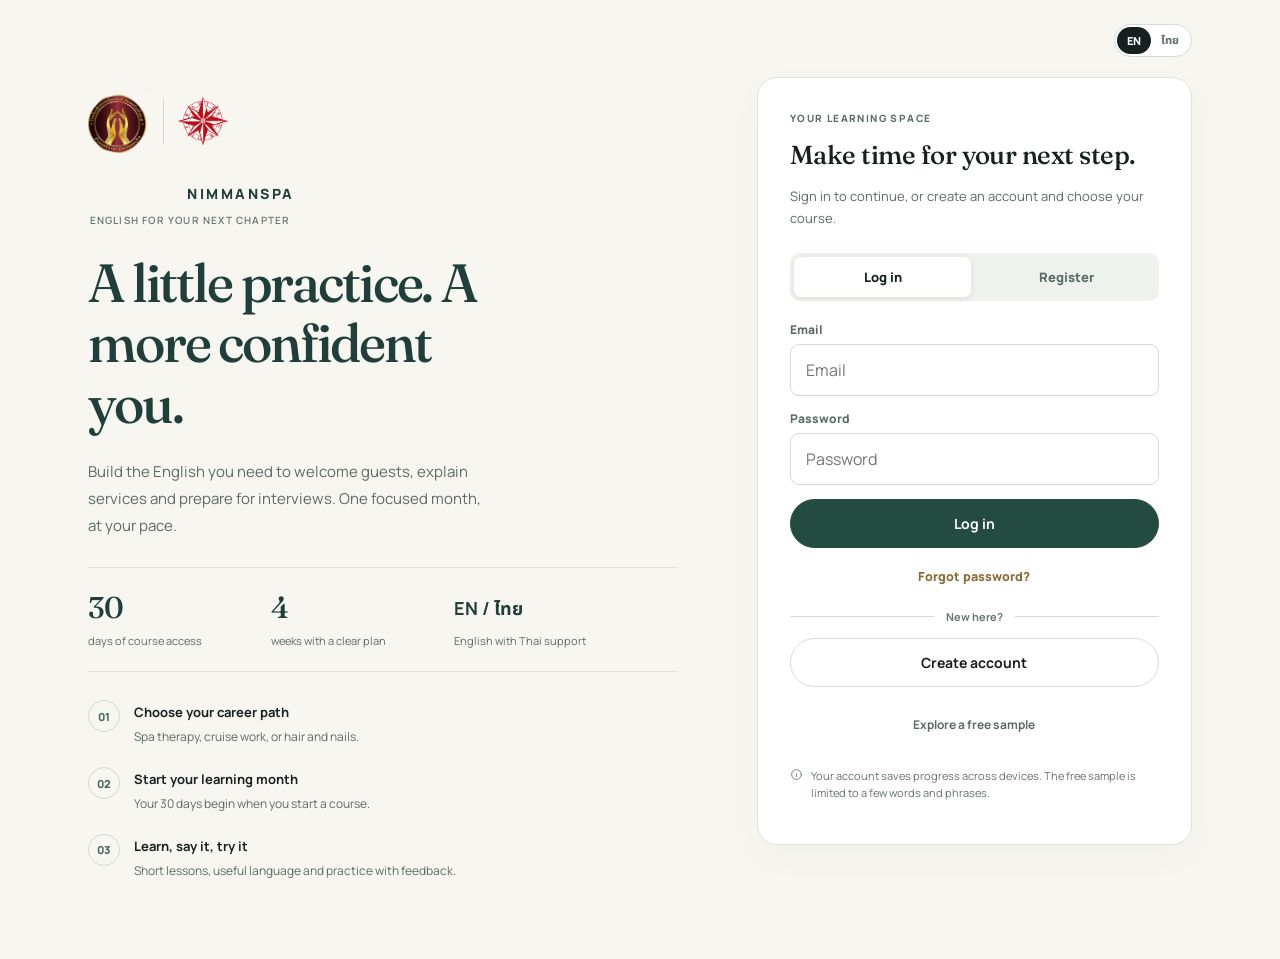
==== commit de818f69: "Update Nimman 1month" ====
--- a/index.html
+++ b/index.html
@@ -5,13 +5,16 @@
 <meta name="viewport" content="width=device-width, initial-scale=1, viewport-fit=cover">
 <meta name="theme-color" content="#f2f6f6">
 <meta name="apple-mobile-web-app-capable" content="yes">
-<meta name="description" content="NIMMAN Willow &amp; Stone English — bilingual English/Thai learning modules and custom word/phrase assessments for cruise employment, spa therapists, and hair and nail professionals.">
-<title>NIMMAN Willow &amp; Stone English</title>
+<meta name="description" content="NIMMANSPA — a focused 30-day English learning journey for spa, cruise, hair and nail professionals. Short bilingual lessons, practical phrases and guided practice.">
+<title>NIMMANSPA · Your month of English</title>
 <link rel="icon" type="image/png" href="assets/nimman-logo-small.png">
 <link rel="apple-touch-icon" href="assets/nimman-logo.png">
 <link rel="stylesheet" href="styles.css?v=png-bodymap-1">
 <link rel="stylesheet" href="learning.css?v=png-bodymap-1">
 <link rel="stylesheet" href="anatomy.css?v=png-bodymap-1">
+<link rel="stylesheet" href="program.css?v=30day-1">
+<link rel="stylesheet" href="admin.css?v=admin-1">
+<link rel="stylesheet" href="account-security.css?v=admin-1">
 </head>
 <body>
 
@@ -26,24 +29,39 @@
     </div>
   </div>
 
+  <div class="auth-story">
   <div class="auth-hero">
     <div class="auth-brands">
       <img src="assets/nimman-logo.png" alt="Nimmanoradee International School" loading="eager">
       <span class="ab-divider"></span>
       <img class="barter" src="assets/barter-logo.png" alt="Barter Group" loading="eager">
     </div>
-    <p class="auth-appname" data-i18n="programName">NIMMAN English for Service Professionals</p>
-    <p class="auth-appsub" data-i18n="programTagline">Spa, wellness &amp; cruise ship English &middot; Sriracha</p>
-    <h2 data-i18n="authWelcome">Welcome</h2>
-    <p data-i18n="authTagline">Sign in to save progress in this browser. Accounts are local demo accounts.</p>
+    <p class="auth-appname" data-i18n="programName">NIMMANSPA</p>
+    <p class="auth-appsub" data-i18n="programTagline">ENGLISH FOR YOUR NEXT CHAPTER</p>
+    <h1 data-i18n="authWelcome">A little practice. A more confident you.</h1>
+    <p class="auth-intro" data-i18n="programIntro">Build the English you need to welcome guests, explain services and prepare for interviews. One focused month, at your pace.</p>
   </div>
-
+  <div class="program-facts">
+    <div><b>30</b><span data-i18n="programDays">days of course access</span></div>
+    <div><b>4</b><span data-i18n="programWeeks">weeks with a clear plan</span></div>
+    <div><b>EN / ไทย</b><span data-i18n="programLanguages">English with Thai support</span></div>
+  </div>
+  <ol class="program-steps">
+    <li><span>01</span><div><b data-i18n="programStepOne">Choose your career path</b><p data-i18n="programStepOneBody">Spa therapy, cruise work, or hair and nails.</p></div></li>
+    <li><span>02</span><div><b data-i18n="programStepTwo">Start your learning month</b><p data-i18n="programStepTwoBody">Your 30 days begin when you start a course.</p></div></li>
+    <li><span>03</span><div><b data-i18n="programStepThree">Learn, say it, try it</b><p data-i18n="programStepThreeBody">Short lessons, useful language and practice with feedback.</p></div></li>
+  </ol>
+  </div>
+  <div class="auth-panel">
+  <p class="program-kicker" data-i18n="authPanelKicker">YOUR LEARNING SPACE</p>
+  <h2 data-i18n="authPanelHeading">Make time for your next step.</h2>
+  <p class="auth-panel-note" data-i18n="authTagline">Sign in to continue, or create an account and choose your course.</p>
   <div class="auth-tabs">
     <button class="auth-tab active" id="tabLogin" data-i18n="loginTab">Log in</button>
     <button class="auth-tab" id="tabRegister" data-i18n="registerTab">Register</button>
   </div>
 
-  <div class="auth-error" id="authError">
+  <div class="auth-error" id="authError" role="alert">
     <svg viewBox="0 0 24 24" fill="none" stroke="currentColor" stroke-width="2" stroke-linecap="round"><circle cx="12" cy="12" r="9"/><path d="M12 8v4M12 16h.01"/></svg>
     <span id="authErrorText"></span>
   </div>
@@ -104,17 +122,19 @@
         </select>
       </div>
     </div>
+    <p class="registration-policy" data-i18n="registrationPolicy">Registration alone does not start your access. Starting a course opens 30 consecutive days, including days you do not study.</p>
     <button type="submit" class="btn btn-gold btn-block" data-i18n="registerBtn">Create account</button>
     <div class="auth-divider"><span data-i18n="haveAccount">Already have an account?</span></div>
     <button type="button" class="btn btn-line btn-block" id="goLogin" data-i18n="loginBtn">Log in</button>
   </form>
 
-  <button type="button" class="btn btn-ghost btn-block" id="guestBtn" data-i18n="continueGuest">Continue as guest</button>
+  <button type="button" class="btn btn-ghost btn-block" id="guestBtn" data-i18n="continueGuest">Explore a free sample</button>
 
   <p class="demo-note">
     <svg viewBox="0 0 24 24" fill="none" stroke="currentColor" stroke-width="1.6" stroke-linecap="round"><circle cx="12" cy="12" r="9"/><path d="M12 11v5"/><circle cx="12" cy="8" r=".6" fill="currentColor" stroke="none"/></svg>
-    <span data-i18n="demoNote">Demo mode — accounts are stored only on this device, not on a secure server.</span>
+    <span data-i18n="demoNote">Account progress is saved across devices. Sample progress lasts only for this visit.</span>
   </p>
+  </div>
 </div>
 
 <!-- =====================================================================
@@ -134,13 +154,16 @@
       <span class="ab-divider"></span>
       <img class="barter" src="assets/barter-logo.png" alt="Barter Group">
     </div>
-    <h2 data-i18n="courseChooseHeading">What would you like to study?</h2>
-    <p data-i18n="courseChooseLede">Pick a course. You can switch between them at any time, and each keeps its own progress.</p>
+    <p class="program-kicker" data-i18n="courseKicker">ONE MONTH. A CLEAR DIRECTION.</p>
+    <h2 data-i18n="courseChooseHeading">English for the work you want to do.</h2>
+    <p data-i18n="courseChooseLede">Choose a career path. Each course has its own 30-day access period and saved progress.</p>
   </div>
-
+  <div class="course-policy"><span class="policy-number">30<span data-i18n="programDaysShort">DAYS</span></span><div><b data-i18n="coursePolicyTitle">Start when you’re ready.</b><p data-i18n="coursePolicyBody">The clock begins when you start a course and keeps running between visits. Your end date is always visible; your saved progress is kept after access ends.</p></div></div>
+  <div id="courseChooserStatus" role="status" aria-live="polite"></div>
   <div id="courseList"></div>
-
+  <details class="course-faq"><summary data-i18n="courseFaqTitle">What is included in my learning month?</summary><p data-i18n="courseFaqBody">Follow a four-week study plan, learn English with Thai support, and practise with model answers. Use days 29–30 to review. Lessons stay available throughout your access period, so you can learn at your own pace. Practice scores are for self-study; teacher-assessed tasks are shown separately.</p></details>
   <button class="btn btn-ghost btn-block" id="courseBackBtn" style="display:none;" data-i18n="courseCancel">Cancel</button>
+  <button class="btn btn-ghost btn-block" id="courseSignOutBtn" data-i18n="accountLogout">Log out</button>
 </div>
 
 <!-- =====================================================================
@@ -189,104 +212,18 @@
     <div class="progress-line"><i id="courseProgressFill" style="--pct:0%"></i></div>
     <p class="progress-caption"><span data-i18n="courseProgress">Course progress</span> &nbsp;·&nbsp; <b id="courseProgressLabel">0%</b></p>
   </header>
-
+  <div id="courseAccessBanner" aria-live="polite"></div>
   <div id="learningSaveStatus" class="ab-validation invalid" role="status" hidden></div>
   <main>
-
-  <!-- ============================= HOME ============================= -->
-  <section class="screen active" id="screen-home">
-    <div class="lh-panel lh-home-card" id="learningHomeCard"></div>
-    <div class="course-bar" id="courseBar">
-      <span class="cb-mark" id="courseBarMark"></span>
-      <span class="cb-body">
-        <span class="cb-label" data-i18n="courseStudying">Studying</span>
-        <span class="cb-name" id="courseBarName"></span>
-      </span>
-      <span class="cb-switch" data-i18n="courseSwitch">Switch</span>
-    </div>
-
-    <div class="greeting">
-      <p class="eyebrow" id="homeGreetEyebrow" data-i18n="greetingEyebrow">Good to see you</p>
-      <h2 data-i18n="greetingHeading">Ready for today's practice?</h2>
-      <p data-i18n="greetingBody">Fifteen quiet minutes a day is enough to sound calm, warm and confident with every guest who walks through your door.</p>
-      <div class="featured-quote" id="potdOpen">
-        <div class="fq-head">
-          <p class="fq-label" data-i18n="phraseOfDayLabel">Phrase of the day</p>
-          <button class="potd-play" id="potdPlay" aria-label="Listen to today's phrase"></button>
-        </div>
-        <div class="fq-meta"><span id="potdCat"></span><span id="potdLevel"></span></div>
-        <p id="potdText">&nbsp;</p>
-        <p class="gloss" id="potdTh">&nbsp;</p>
-        <p class="fq-note" id="potdNote">&nbsp;</p>
-        <p class="fq-cta" data-i18n="potdOpenCta">Tap to see more like this</p>
-      </div>
-      <div class="cta-row">
-        <button class="btn btn-gold" onclick="Nav.go('vocab')">
-          <span data-i18n="continueLearning">Continue learning</span>
-          <svg viewBox="0 0 24 24" fill="none" stroke="currentColor" stroke-width="2" stroke-linecap="round" stroke-linejoin="round" width="15" height="15"><path d="M9 5l7 7-7 7"/></svg>
-        </button>
-      </div>
-    </div>
-
-    <div class="daily-cta" id="homeDailyCta" onclick="Nav.go('daily')">
-      <div class="dc-mark" id="homeDailyMark">
-        <svg viewBox="0 0 24 24" fill="none" stroke="currentColor" stroke-width="1.7" stroke-linecap="round" stroke-linejoin="round"><rect x="3.5" y="5" width="17" height="15" rx="2.5"/><path d="M8 3.5v3M16 3.5v3M3.5 10h17"/><path d="M9 14.5l2 2 4-4"/></svg>
-      </div>
-      <div class="dc-body">
-        <div class="dc-kicker" id="homeDailyKicker"></div>
-        <h4 id="homeDailyTitle"></h4>
-        <p id="homeDailyBody"></p>
-        <div class="dc-pills" id="homeDailyPills"></div>
-      </div>
-    </div>
-
-    <div class="stat-strip">
-      <div class="stat-cell"><div class="stat-num" id="statWords">0</div><div class="stat-label" data-i18n="statWords">WORDS LEARNED</div></div>
-      <div class="stat-cell"><div class="stat-num" id="statQuiz">—</div><div class="stat-label" data-i18n="statQuiz">QUIZ AVERAGE</div></div>
-      <div class="stat-cell"><div class="stat-num" id="statLessons">0</div><div class="stat-label" data-i18n="statLessons">ACTIVITIES DONE</div></div>
-    </div>
-
-    <div class="menu-heading"><h3 data-i18n="exploreCourse">Explore the course</h3><span data-i18n="modulesCount">6 modules</span></div>
-    <div class="menu-list">
-      <div class="menu-row" onclick="Nav.go('daily')">
-        <div class="menu-icon"><svg viewBox="0 0 24 24" fill="none" stroke="currentColor" stroke-width="1.6" stroke-linecap="round" stroke-linejoin="round"><rect x="3.5" y="5" width="17" height="15" rx="2.5"/><path d="M8 3.5v3M16 3.5v3M3.5 10h17"/><path d="M9 14.5l2 2 4-4"/></svg></div>
-        <div class="menu-body"><h4 data-i18n="menuDailyTitle">Daily Five</h4><p data-i18n="menuDailyDesc">Five words a day, swiped and checked</p></div>
-        <div class="menu-chev"><svg viewBox="0 0 24 24" fill="none" stroke="currentColor" stroke-width="2" stroke-linecap="round" stroke-linejoin="round"><path d="M9 5l7 7-7 7"/></svg></div>
-      </div>
-      <div class="menu-row" id="homeAnatomyRow" onclick="Nav.go('anatomy')">
-        <div class="menu-icon sage"><svg viewBox="0 0 24 24" fill="none" stroke="currentColor" stroke-width="1.6" stroke-linecap="round" stroke-linejoin="round"><circle cx="12" cy="4.6" r="2.4"/><path d="M6 9.2h12"/><path d="M12 9.2V15"/><path d="M9 15l-1.2 5.4M15 15l1.2 5.4"/></svg></div>
-        <div class="menu-body"><h4 data-i18n="menuAnatomyTitle">Body map</h4><p data-i18n="menuAnatomyDesc">Tap any part of the body to learn its English name</p></div>
-        <div class="menu-chev"><svg viewBox="0 0 24 24" fill="none" stroke="currentColor" stroke-width="2" stroke-linecap="round" stroke-linejoin="round"><path d="M9 5l7 7-7 7"/></svg></div>
-      </div>
-      <div class="menu-row" onclick="Nav.go('pron')">
-        <div class="menu-icon"><svg viewBox="0 0 24 24" fill="none" stroke="currentColor" stroke-width="2" stroke-linecap="round" stroke-linejoin="round"><line x1="4" y1="12" x2="4" y2="12"/><line x1="8" y1="7" x2="8" y2="17"/><line x1="12" y1="4" x2="12" y2="20"/><line x1="16" y1="7" x2="16" y2="17"/><line x1="20" y1="12" x2="20" y2="12"/></svg></div>
-        <div class="menu-body"><h4 data-i18n="menuPronTitle">Pronunciation</h4><p data-i18n="menuPronDesc">Hear and repeat the industry's trickiest words</p></div>
-        <div class="menu-chev"><svg viewBox="0 0 24 24" fill="none" stroke="currentColor" stroke-width="2" stroke-linecap="round" stroke-linejoin="round"><path d="M9 5l7 7-7 7"/></svg></div>
-      </div>
-      <div class="menu-row" onclick="Nav.go('saythis')">
-        <div class="menu-icon sage"><svg viewBox="0 0 24 24" fill="none" stroke="currentColor" stroke-width="1.8" stroke-linecap="round" stroke-linejoin="round"><line x1="4" y1="8" x2="17" y2="8"/><path d="M14 5l3 3-3 3"/><line x1="20" y1="16" x2="7" y2="16"/><path d="M10 13l-3 3 3 3"/></svg></div>
-        <div class="menu-body"><h4 data-i18n="menuSaythisTitle">Say this, not that</h4><p data-i18n="menuSaythisDesc">Turn blunt phrases into polished, guest-ready ones</p></div>
-        <div class="menu-chev"><svg viewBox="0 0 24 24" fill="none" stroke="currentColor" stroke-width="2" stroke-linecap="round" stroke-linejoin="round"><path d="M9 5l7 7-7 7"/></svg></div>
-      </div>
-    </div>
-
-    <div class="tip-block">
-      <div class="tip-icon"><svg viewBox="0 0 24 24" fill="none" stroke="currentColor" stroke-width="1.6" stroke-linecap="round" stroke-linejoin="round"><path d="M12 3C12 3 6.5 9.5 6.5 13.5a5.5 5.5 0 0 0 11 0C17.5 9.5 12 3 12 3Z"/></svg></div>
-      <div><h5 data-i18n="tipOfDay">Tip of the day</h5><p data-i18n="tipOfDayBody"></p></div>
-    </div>
-
-    <div class="home-divider"></div>
-    <p class="partner-caption" data-i18n="partnerCaption">A programme by</p>
-    <div class="partner-strip">
-      <img src="assets/nimman-logo.png" alt="Nimmanoradee International School" loading="lazy">
-      <span class="ps-divider"></span>
-      <img class="barter" src="assets/barter-logo.png" alt="Barter Group" loading="lazy">
-    </div>
-  </section>
+  <section class="screen" id="screen-access"><div id="courseAccessPanel"></div></section>
+  <section class="screen" id="screen-preview"><div id="coursePreviewRoot"></div></section>
+
+  <section class="screen" id="screen-admin" aria-label="Administration"><div id="adminRoot"></div></section>
+  <section class="screen" id="screen-security" aria-label="Password settings"><div id="accountSecurityRoot"></div></section>
 
   <!-- ============================= ACCOUNT ============================= -->
   <section class="screen" id="screen-account">
-    <div class="crumb"><button class="crumb-back" onclick="Nav.go('home','back')"><svg viewBox="0 0 24 24" fill="none" stroke="currentColor" stroke-width="2" stroke-linecap="round" stroke-linejoin="round"><path d="M15 5l-7 7 7 7"/></svg></button><h2 data-i18n="accountHeading">Your account</h2></div>
+    <div class="crumb"><button class="crumb-back" onclick="Nav.go('daily','back')"><svg viewBox="0 0 24 24" fill="none" stroke="currentColor" stroke-width="2" stroke-linecap="round" stroke-linejoin="round"><path d="M15 5l-7 7 7 7"/></svg></button><h2 data-i18n="accountHeading">Your account</h2></div>
 
     <div class="account-card">
       <div class="account-avatar" id="accAvatar">A</div>
@@ -297,6 +234,7 @@
       </div>
     </div>
 
+    <div id="accountAccessSummary"></div>
     <div class="menu-heading"><h3 data-i18n="accountStats">Your progress</h3></div>
     <div class="progress-bars" id="accProgressBars"></div>
 
@@ -324,6 +262,7 @@
     </div>
 
     <button class="btn btn-line btn-block" id="accRegisterCta" style="display:none;margin-bottom:10px;" data-i18n="accountRegisterCta">Create a free account to save this progress</button>
+    <button class="btn btn-line btn-block" id="changePasswordBtn" data-i18n="changePassword" style="margin-bottom:12px;" hidden>Change password</button>
     <button class="btn btn-ghost btn-block" id="logoutBtn" data-i18n="accountLogout">Log out</button>
 
     <div class="home-divider"></div>
@@ -409,14 +348,28 @@
   </section>
 
   <!-- ============================= DAILY FIVE ============================= -->
-  <section class="screen" id="screen-daily">
-    <div class="crumb"><button class="crumb-back" onclick="Nav.go('home','back')"><svg viewBox="0 0 24 24" fill="none" stroke="currentColor" stroke-width="2" stroke-linecap="round" stroke-linejoin="round"><path d="M15 5l-7 7 7 7"/></svg></button><h2 data-i18n="dailyHeading">Daily Five</h2></div>
-    <p class="lede" data-i18n="dailyLede"></p>
+  <section class="screen active" id="screen-daily">
+    <div class="course-bar" id="courseBar">
+      <span class="cb-mark" id="courseBarMark"></span>
+      <span class="cb-body">
+        <span class="cb-label" data-i18n="courseStudying">Studying</span>
+        <span class="cb-name" id="courseBarName"></span>
+      </span>
+      <span class="cb-switch" data-i18n="courseSwitch">Switch</span>
+    </div>
+
+    <div class="daily-hero">
+      <p class="eyebrow" id="dailyEyebrow" data-i18n="dailyEyebrow">Today's five</p>
+      <h2 data-i18n="dailyHeading">Daily Five</h2>
+      <p class="lede" data-i18n="dailyLede"></p>
+    </div>
 
     <div class="daily-head">
       <div class="daily-pills" id="dailyPills"></div>
       <div class="daily-count" id="dailyCount">0 / 5</div>
     </div>
+
+    <div class="daily-reset" id="dailyResetBar"></div>
 
     <div class="sr-live" id="dailyLive" aria-live="polite"></div>
 
@@ -457,11 +410,78 @@
       <div class="daily-wordlist" id="dailyDoneList"></div>
       <button class="btn btn-line btn-block" id="dailyRetake"></button>
     </div>
+
+    <!-- Everything below the deck is the old Home screen: the learner's day
+         starts with the five words, and the rest of the course sits under it. -->
+    <div class="home-divider"></div>
+
+    <div class="greeting">
+      <p class="eyebrow" id="homeGreetEyebrow" data-i18n="greetingEyebrow">Good to see you</p>
+      <h2 data-i18n="greetingHeading">Ready for today's practice?</h2>
+      <p data-i18n="greetingBody">Fifteen quiet minutes a day is enough to sound calm, warm and confident with every guest who walks through your door.</p>
+      <div class="featured-quote" id="potdOpen">
+        <div class="fq-head">
+          <p class="fq-label" data-i18n="phraseOfDayLabel">Phrase of the day</p>
+          <button class="potd-play" id="potdPlay" aria-label="Listen to today's phrase"></button>
+        </div>
+        <div class="fq-meta"><span id="potdCat"></span><span id="potdLevel"></span></div>
+        <p id="potdText">&nbsp;</p>
+        <p class="gloss" id="potdTh">&nbsp;</p>
+        <p class="fq-note" id="potdNote">&nbsp;</p>
+        <p class="fq-cta" data-i18n="potdOpenCta">Tap to see more like this</p>
+      </div>
+      <div class="cta-row">
+        <button class="btn btn-gold" onclick="Nav.go('vocab')">
+          <span data-i18n="continueLearning">Continue learning</span>
+          <svg viewBox="0 0 24 24" fill="none" stroke="currentColor" stroke-width="2" stroke-linecap="round" stroke-linejoin="round" width="15" height="15"><path d="M9 5l7 7-7 7"/></svg>
+        </button>
+      </div>
+    </div>
+
+    <div class="lh-panel lh-home-card" id="learningHomeCard"></div>
+
+    <div class="stat-strip">
+      <div class="stat-cell"><div class="stat-num" id="statWords">0</div><div class="stat-label" data-i18n="statWords">WORDS LEARNED</div></div>
+      <div class="stat-cell"><div class="stat-num" id="statQuiz">—</div><div class="stat-label" data-i18n="statQuiz">QUIZ AVERAGE</div></div>
+      <div class="stat-cell"><div class="stat-num" id="statLessons">0</div><div class="stat-label" data-i18n="statLessons">ACTIVITIES DONE</div></div>
+    </div>
+
+    <div class="menu-heading"><h3 data-i18n="exploreCourse">Explore the course</h3><span data-i18n="modulesCount">6 modules</span></div>
+    <div class="menu-list">
+      <div class="menu-row" id="homeAnatomyRow" onclick="Nav.go('anatomy')">
+        <div class="menu-icon sage"><svg viewBox="0 0 24 24" fill="none" stroke="currentColor" stroke-width="1.6" stroke-linecap="round" stroke-linejoin="round"><circle cx="12" cy="4.6" r="2.4"/><path d="M6 9.2h12"/><path d="M12 9.2V15"/><path d="M9 15l-1.2 5.4M15 15l1.2 5.4"/></svg></div>
+        <div class="menu-body"><h4 data-i18n="menuAnatomyTitle">Body map</h4><p data-i18n="menuAnatomyDesc">Tap any part of the body to learn its English name</p></div>
+        <div class="menu-chev"><svg viewBox="0 0 24 24" fill="none" stroke="currentColor" stroke-width="2" stroke-linecap="round" stroke-linejoin="round"><path d="M9 5l7 7-7 7"/></svg></div>
+      </div>
+      <div class="menu-row" onclick="Nav.go('pron')">
+        <div class="menu-icon"><svg viewBox="0 0 24 24" fill="none" stroke="currentColor" stroke-width="2" stroke-linecap="round" stroke-linejoin="round"><line x1="4" y1="12" x2="4" y2="12"/><line x1="8" y1="7" x2="8" y2="17"/><line x1="12" y1="4" x2="12" y2="20"/><line x1="16" y1="7" x2="16" y2="17"/><line x1="20" y1="12" x2="20" y2="12"/></svg></div>
+        <div class="menu-body"><h4 data-i18n="menuPronTitle">Pronunciation</h4><p data-i18n="menuPronDesc">Hear and repeat the industry's trickiest words</p></div>
+        <div class="menu-chev"><svg viewBox="0 0 24 24" fill="none" stroke="currentColor" stroke-width="2" stroke-linecap="round" stroke-linejoin="round"><path d="M9 5l7 7-7 7"/></svg></div>
+      </div>
+      <div class="menu-row" onclick="Nav.go('saythis')">
+        <div class="menu-icon sage"><svg viewBox="0 0 24 24" fill="none" stroke="currentColor" stroke-width="1.8" stroke-linecap="round" stroke-linejoin="round"><line x1="4" y1="8" x2="17" y2="8"/><path d="M14 5l3 3-3 3"/><line x1="20" y1="16" x2="7" y2="16"/><path d="M10 13l-3 3 3 3"/></svg></div>
+        <div class="menu-body"><h4 data-i18n="menuSaythisTitle">Say this, not that</h4><p data-i18n="menuSaythisDesc">Turn blunt phrases into polished, guest-ready ones</p></div>
+        <div class="menu-chev"><svg viewBox="0 0 24 24" fill="none" stroke="currentColor" stroke-width="2" stroke-linecap="round" stroke-linejoin="round"><path d="M9 5l7 7-7 7"/></svg></div>
+      </div>
+    </div>
+
+    <div class="tip-block">
+      <div class="tip-icon"><svg viewBox="0 0 24 24" fill="none" stroke="currentColor" stroke-width="1.6" stroke-linecap="round" stroke-linejoin="round"><path d="M12 3C12 3 6.5 9.5 6.5 13.5a5.5 5.5 0 0 0 11 0C17.5 9.5 12 3 12 3Z"/></svg></div>
+      <div><h5 data-i18n="tipOfDay">Tip of the day</h5><p data-i18n="tipOfDayBody"></p></div>
+    </div>
+
+    <div class="home-divider"></div>
+    <p class="partner-caption" data-i18n="partnerCaption">A programme by</p>
+    <div class="partner-strip">
+      <img src="assets/nimman-logo.png" alt="Nimmanoradee International School" loading="lazy">
+      <span class="ps-divider"></span>
+      <img class="barter" src="assets/barter-logo.png" alt="Barter Group" loading="lazy">
+    </div>
   </section>
 
   <!-- ============================= VOCABULARY ============================= -->
   <section class="screen" id="screen-vocab">
-    <div class="crumb"><button class="crumb-back" onclick="Nav.go('home','back')"><svg viewBox="0 0 24 24" fill="none" stroke="currentColor" stroke-width="2" stroke-linecap="round" stroke-linejoin="round"><path d="M15 5l-7 7 7 7"/></svg></button><h2 data-i18n="vocabHeading">Vocabulary &amp; practice</h2></div>
+    <div class="crumb"><button class="crumb-back" onclick="Nav.go('daily','back')"><svg viewBox="0 0 24 24" fill="none" stroke="currentColor" stroke-width="2" stroke-linecap="round" stroke-linejoin="round"><path d="M15 5l-7 7 7 7"/></svg></button><h2 data-i18n="vocabHeading">Vocabulary &amp; practice</h2></div>
     <p class="lede" data-i18n="vocabLede"></p>
 
     <div id="vocabHint"></div>
@@ -603,14 +623,14 @@
 
   <!-- ============================= INTERVIEW REHEARSAL ============================= -->
   <section class="screen" id="screen-interview">
-    <div class="crumb"><button class="crumb-back" onclick="Nav.go('assess','back')"><svg viewBox="0 0 24 24" fill="none" stroke="currentColor" stroke-width="2" stroke-linecap="round" stroke-linejoin="round"><path d="M15 5l-7 7 7 7"/></svg></button><h2 data-i18n="interviewHeading">Interview rehearsal</h2></div>
+    <div class="crumb"><button class="crumb-back" onclick="Nav.go('learning','back')"><svg viewBox="0 0 24 24" fill="none" stroke="currentColor" stroke-width="2" stroke-linecap="round" stroke-linejoin="round"><path d="M15 5l-7 7 7 7"/></svg></button><h2 data-i18n="interviewHeading">Interview rehearsal</h2></div>
     <p class="lede" data-i18n="interviewLede"></p>
     <div id="interviewRoot"></div>
   </section>
 
   <!-- ============================= BODY MAP ============================= -->
   <section class="screen" id="screen-anatomy">
-    <div class="crumb"><button class="crumb-back" onclick="Nav.go('home','back')"><svg viewBox="0 0 24 24" fill="none" stroke="currentColor" stroke-width="2" stroke-linecap="round" stroke-linejoin="round"><path d="M15 5l-7 7 7 7"/></svg></button><h2 data-i18n="anatomyHeading">Body map</h2></div>
+    <div class="crumb"><button class="crumb-back" onclick="Nav.go('daily','back')"><svg viewBox="0 0 24 24" fill="none" stroke="currentColor" stroke-width="2" stroke-linecap="round" stroke-linejoin="round"><path d="M15 5l-7 7 7 7"/></svg></button><h2 data-i18n="anatomyHeading">Body map</h2></div>
     <p class="lede" data-i18n="anatomyLede"></p>
     <div id="anatomyModelControls"></div>
     <div id="anatomyViewChips"></div>
@@ -628,7 +648,7 @@
 
   <!-- ============================= PRONUNCIATION ============================= -->
   <section class="screen" id="screen-pron">
-    <div class="crumb"><button class="crumb-back" onclick="Nav.go('home','back')"><svg viewBox="0 0 24 24" fill="none" stroke="currentColor" stroke-width="2" stroke-linecap="round" stroke-linejoin="round"><path d="M15 5l-7 7 7 7"/></svg></button><h2 data-i18n="pronHeading">Pronunciation guide</h2></div>
+    <div class="crumb"><button class="crumb-back" onclick="Nav.go('daily','back')"><svg viewBox="0 0 24 24" fill="none" stroke="currentColor" stroke-width="2" stroke-linecap="round" stroke-linejoin="round"><path d="M15 5l-7 7 7 7"/></svg></button><h2 data-i18n="pronHeading">Pronunciation guide</h2></div>
     <p class="lede" data-i18n="pronLede"></p>
     <p class="audio-note">
       <svg viewBox="0 0 24 24" fill="none" stroke="currentColor" stroke-width="1.6" stroke-linecap="round" stroke-linejoin="round"><circle cx="12" cy="12" r="9"/><line x1="12" y1="11" x2="12" y2="16"/><circle cx="12" cy="8" r=".6" fill="currentColor" stroke="none"/></svg>
@@ -639,7 +659,7 @@
 
   <!-- ============================= PHRASES ============================= -->
   <section class="screen" id="screen-phrases">
-    <div class="crumb"><button class="crumb-back" onclick="Nav.go('home','back')"><svg viewBox="0 0 24 24" fill="none" stroke="currentColor" stroke-width="2" stroke-linecap="round" stroke-linejoin="round"><path d="M15 5l-7 7 7 7"/></svg></button><h2 data-i18n="phrasesHeading">Useful phrases</h2></div>
+    <div class="crumb"><button class="crumb-back" onclick="Nav.go('daily','back')"><svg viewBox="0 0 24 24" fill="none" stroke="currentColor" stroke-width="2" stroke-linecap="round" stroke-linejoin="round"><path d="M15 5l-7 7 7 7"/></svg></button><h2 data-i18n="phrasesHeading">Useful phrases</h2></div>
     <p class="lede" data-i18n="phrasesLede"></p>
     <div class="filter-bar">
       <label class="filter-field" id="phraseCatField">
@@ -665,7 +685,7 @@
 
   <!-- ============================= SAY THIS NOT THAT ============================= -->
   <section class="screen" id="screen-saythis">
-    <div class="crumb"><button class="crumb-back" onclick="Nav.go('home','back')"><svg viewBox="0 0 24 24" fill="none" stroke="currentColor" stroke-width="2" stroke-linecap="round" stroke-linejoin="round"><path d="M15 5l-7 7 7 7"/></svg></button><h2 data-i18n="saythisHeading">Say this, not that</h2></div>
+    <div class="crumb"><button class="crumb-back" onclick="Nav.go('daily','back')"><svg viewBox="0 0 24 24" fill="none" stroke="currentColor" stroke-width="2" stroke-linecap="round" stroke-linejoin="round"><path d="M15 5l-7 7 7 7"/></svg></button><h2 data-i18n="saythisHeading">Say this, not that</h2></div>
     <p class="lede" data-i18n="saythisLede"></p>
     <div id="ddList"></div>
   </section>
@@ -675,14 +695,15 @@
   <section class="screen" id="screen-customplay"><div id="customPlayRoot"></div></section>
   <section class="screen" id="screen-customresults"><div id="customResultsRoot"></div></section>
   <section class="screen" id="screen-assess">
-    <div class="crumb"><button class="crumb-back" onclick="Nav.go('home','back')"><svg viewBox="0 0 24 24" fill="none" stroke="currentColor" stroke-width="2" stroke-linecap="round" stroke-linejoin="round"><path d="M15 5l-7 7 7 7"/></svg></button><h2 data-i18n="practiceHeading">Practice &amp; tests</h2></div>
-    <div class="nav-links" id="assessLinks"></div>
-    <div id="assessmentBuilder"></div>
-    <details class="lh-panel legacy-practice" id="legacyPractice"><summary><span data-i18n="legacyTitle">Browse original activity library</span></summary><p class="lh-caption" data-i18n="legacyNote">These original activities use their own settings below. They are not filtered by the module or word selection above.</p>
-    <div id="practiceControls"></div>
-    <div class="chip-scroll" id="practiceJump"></div>
-    <div id="assessGrid"></div>
-    </details>
+    <div class="crumb"><button class="crumb-back" onclick="Nav.go('daily','back')"><svg viewBox="0 0 24 24" fill="none" stroke="currentColor" stroke-width="2" stroke-linecap="round" stroke-linejoin="round"><path d="M15 5l-7 7 7 7"/></svg></button><h2 data-i18n="practiceHeading">Practice</h2></div>
+    <div id="practiceCourseLine"></div>
+    <div class="px-modes" id="practiceModes" role="tablist" aria-label="Practice mode"></div>
+    <div id="practiceLibrary" role="tabpanel" aria-labelledby="pmode-library">
+      <div id="practiceControls"></div>
+      <div class="px-filter" id="practiceFilter" role="group" aria-label="Filter activities"></div>
+      <div id="assessGrid"></div>
+    </div>
+    <div id="assessmentBuilder" role="tabpanel" aria-labelledby="pmode-builder"></div>
   </section>
 
   <!-- ============================= MULTIPLE CHOICE (shared engine) ============================= -->
@@ -859,15 +880,15 @@
     </div>
     <div id="practiceResults"></div>
     <button class="btn btn-gold btn-block" id="resultsBackBtn" onclick="Nav.go(App.resultsBackTo,'back')" data-i18n="backToAssessments">Back to assessments</button>
-    <button class="btn btn-ghost btn-block" onclick="Nav.go('home','back')" data-i18n="returnHome">Return home</button>
+    <button class="btn btn-ghost btn-block" onclick="Nav.go('daily','back')" data-i18n="returnHome">Return home</button>
   </section>
 
   </main>
 
   <nav class="tab-bar">
-    <button class="tab-item active" data-tab="home" onclick="Nav.go('home')">
-      <div class="tab-icon-wrap"><svg viewBox="0 0 24 24" fill="none" stroke="currentColor" stroke-width="1.8" stroke-linecap="round" stroke-linejoin="round"><path d="M4 11.5 12 4l8 7.5"/><path d="M6 10v9a1 1 0 0 0 1 1h10a1 1 0 0 0 1-1v-9"/><path d="M10 20v-6h4v6"/></svg></div>
-      <span data-i18n="navHome">Home</span>
+    <button class="tab-item active" data-tab="daily" onclick="Nav.go('daily')">
+      <div class="tab-icon-wrap"><svg viewBox="0 0 24 24" fill="none" stroke="currentColor" stroke-width="1.7" stroke-linecap="round" stroke-linejoin="round"><rect x="3.5" y="5" width="17" height="15" rx="2.5"/><path d="M8 3.5v3M16 3.5v3M3.5 10h17"/><path d="M9 14.5l2 2 4-4"/></svg></div>
+      <span data-i18n="navDaily">Daily</span>
     </button>
     <button class="tab-item" data-tab="learning" onclick="LearningHub.open()">
       <div class="tab-icon-wrap"><svg viewBox="0 0 24 24" fill="none" stroke="currentColor" stroke-width="1.6"><path d="M4 4h6a3 3 0 0 1 3 3v14a4 4 0 0 0-4-3H4zM13 7a3 3 0 0 1 3-3h4v14h-3a4 4 0 0 0-4 3"/></svg></div>
@@ -896,8 +917,9 @@
 <script src="js/curriculum-data.js"></script>
 <script src="js/curriculum-bank.js"></script>
 <script src="js/courses.js"></script>
-<script src="js/api.js"></script>
-<script src="js/auth.js"></script>
+<script src="js/api.js?v=admin-1"></script>
+<script src="js/auth.js?v=admin-1"></script>
+<script src="js/course-access.js?v=admin-1"></script>
 <script src="js/speech.js"></script>
 <script src="js/content-ui.js"></script>
 <script src="js/vocab.js"></script>
@@ -906,13 +928,17 @@
 <script src="js/daily.js"></script>
 <script src="js/speaking.js"></script>
 <script src="js/learning-model.js"></script>
-<script src="js/learning-hub.js"></script>
+<script src="js/study-plan.js?v=30day-1"></script>
+<script src="js/learning-hub.js?v=30day-1"></script>
 <script src="js/assessment-builder.js"></script>
-<script src="js/learning-i18n.js"></script>
+<script src="js/learning-i18n.js?v=30day-1"></script>
+<script src="js/program-i18n.js?v=admin-1"></script>
 <script src="js/anatomy-data.js?v=png-bodymap-1"></script>
 <script src="js/anatomy.js?v=png-bodymap-1"></script>
 <script src="js/interview.js"></script>
-<script src="js/sidebar.js"></script>
-<script src="js/app.js?v=png-bodymap-1"></script>
+<script src="js/account-security.js?v=admin-1"></script>
+<script src="js/admin.js?v=admin-1"></script>
+<script src="js/sidebar.js?v=30day-1"></script>
+<script src="js/app.js?v=admin-1"></script>
 </body>
 </html>
--- a/styles.css
+++ b/styles.css
@@ -1443,6 +1443,35 @@
   white-space:nowrap;
 }
 
+/* =========================================================================
+   Daily Five as the first tab
+   The deck is the first thing the app shows, so it gets a heading of its own
+   rather than a crumb, and the weekly swap allowance sits under the counter
+   where it is read before it is spent, never after.
+   ========================================================================= */
+.daily-hero{margin:4px 0 18px;}
+.daily-hero h2{font-family:var(--serif);font-weight:500;font-size:30px;line-height:1.25;margin:4px 0 8px;}
+html[lang="th"] .daily-hero h2{font-family:var(--thai);font-weight:700;font-size:26px;}
+.daily-hero .lede{margin:0;}
+.daily-reset{display:flex;align-items:center;flex-wrap:wrap;gap:8px 12px;margin:0 0 16px;}
+.daily-reset-btn{
+  display:inline-flex;align-items:center;gap:8px;min-height:38px;padding:8px 15px;
+  border-radius:100px;border:1.5px solid var(--stone-2);background:var(--paper);
+  color:var(--ink);font:inherit;font-size:12.5px;font-weight:700;cursor:pointer;
+  transition:border-color .18s ease,background .18s ease,color .18s ease;
+}
+.daily-reset-btn svg{width:15px;height:15px;flex-shrink:0;}
+.daily-reset-btn:hover:not(:disabled){border-color:var(--gold);background:var(--gold-mist);color:var(--gold-deep);}
+.daily-reset-btn:disabled{opacity:.45;cursor:not-allowed;}
+.daily-reset-btn:focus-visible{outline:3px solid var(--gold-deep);outline-offset:2px;}
+.daily-reset-left{font-size:11.5px;font-weight:700;color:var(--ink-soft);line-height:1.5;}
+.daily-reset-left.spent{color:var(--clay-deep);}
+@media(max-width:420px){
+  .daily-hero h2{font-size:26px;}
+  .daily-reset{gap:7px 10px;}
+  .daily-reset-left{flex:1 0 100%;}
+}
+
 .swipe-stage{
   position:relative;
   height:376px;
@@ -2075,9 +2104,7 @@
 html[lang="th"] .pg-head h3{font-family:var(--thai);font-weight:700;}
 .pg-head p{font-size:11.5px;color:var(--ink-faint);margin:0;line-height:1.45;}
 
-/* leave room under the sticky header when jumping to a group */
 .practice-group{scroll-margin-top:96px;}
-#practiceJump .chip{font-size:12px;padding:8px 15px;}
 
 /* =========================================================================
    PHRASE OF THE DAY — playable and tappable through to its category
@@ -2268,12 +2295,196 @@
 .phrase-copy,.dscript-text { min-width:0; overflow-wrap:anywhere; }
 @media(max-width:480px) { .word-context{padding:18px}.context-example{font-size:16px}.training-note{padding:12px}.context-heading{font-size:16px} }
 
+/* =========================================================================
+   TEACHER DASHBOARD
+   A cohort's headline numbers are a KPI row, not a chart; a student's
+   chapters-done is a ratio against a limit, so it is a meter whose unfilled
+   track is a lighter step of the same ramp; and a class is a table. State is
+   always written out beside the bar, never carried by colour alone.
+   ========================================================================= */
+/* A teacher is not studying a course, so none of the learner chrome applies:
+   no tabs, no side panel, no course-progress strip, no learner avatar. */
+body.teacher-mode .tab-bar,
+body.teacher-mode .sidebar-toggle,
+body.teacher-mode #sideBar,
+body.teacher-mode .sb-scrim,
+body.teacher-mode .progress-line,
+body.teacher-mode .progress-caption,
+body.teacher-mode #avatarBtn{display:none!important;}
+body.teacher-mode .app-main{padding-bottom:40px;}
+body.teacher-mode.app-visible{padding-left:0!important;}
+
+.tm-top{display:flex;align-items:flex-start;justify-content:space-between;gap:16px;flex-wrap:wrap;margin:4px 0 20px;}
+.tm-top h2{font-family:var(--serif);font-weight:500;font-size:30px;line-height:1.25;margin:4px 0 0;}
+html[lang="th"] .tm-top h2{font-family:var(--thai);font-weight:700;font-size:26px;}
+.tm-top .btn{width:auto;min-height:38px;padding:8px 18px;font-size:13px;}
+
+.tm-banner{display:flex;flex-direction:column;gap:5px;padding:14px 16px;margin:0 0 20px;
+  border:1px solid var(--gold-line);border-left:3px solid var(--gold-deep);
+  border-radius:var(--radius-md);background:var(--gold-mist);}
+.tm-banner b{font-size:12.5px;color:var(--gold-deep);}
+.tm-banner span{font-size:11.5px;line-height:1.65;color:var(--ink-soft);}
+
+/* KPI row — the headline numbers, as tiles rather than a bar chart. */
+.tm-kpis{display:grid;grid-template-columns:repeat(4,minmax(0,1fr));gap:12px;margin:0 0 20px;}
+.tm-kpi{padding:16px 18px;border:1px solid var(--stone-2);border-radius:var(--radius-lg);background:var(--paper);min-width:0;}
+.tm-kpi b{display:block;font-size:30px;font-weight:700;line-height:1.1;color:var(--ink);}
+.tm-kpi span{display:block;font-size:11px;line-height:1.5;color:var(--ink-soft);margin-top:6px;}
+.tm-kpi em{display:block;font-size:10.5px;font-style:normal;font-weight:700;color:var(--gold-deep);margin-top:4px;}
+
+.tm-controls{display:grid;grid-template-columns:1fr 1fr;gap:10px;margin:0 0 16px;}
+
+/* Table */
+.tm-table{border:1px solid var(--stone-2);border-radius:var(--radius-lg);background:var(--paper);overflow:hidden;}
+.tm-row{display:grid;grid-template-columns:2.1fr 1.3fr 1.5fr .6fr .6fr .9fr;gap:12px;align-items:center;
+  padding:13px 16px;border-bottom:1px solid var(--stone);cursor:pointer;
+  transition:background .15s ease;}
+.tm-row:last-child{border-bottom:0;}
+.tm-row:hover{background:var(--mist);}
+.tm-row.is-open{background:var(--gold-mist);}
+.tm-row:focus-visible{outline:3px solid var(--gold-deep);outline-offset:-3px;}
+.tm-head{cursor:default;background:var(--mist);font-size:10px;font-weight:800;letter-spacing:.07em;
+  text-transform:uppercase;color:var(--ink-faint);padding:10px 16px;}
+.tm-head:hover{background:var(--mist);}
+.tm-name{min-width:0;}
+.tm-name b{display:inline;font-size:13.5px;line-height:1.4;}
+.tm-name small{display:block;font-size:10.5px;color:var(--ink-faint);overflow-wrap:anywhere;}
+.tm-sample{display:inline-block;margin-left:6px;padding:1px 6px;border-radius:5px;background:var(--stone);
+  color:var(--ink-soft);font-size:8.5px;font-weight:800;letter-spacing:.06em;vertical-align:2px;}
+.tm-course{font-size:12px;color:var(--ink-soft);line-height:1.4;min-width:0;}
+.tm-num,.tm-when{font-size:12px;color:var(--ink-soft);font-variant-numeric:tabular-nums;}
+
+/* Meter: one ramp, light track → saturated fill, value written beside it. */
+.tm-meter{display:flex;align-items:center;gap:8px;min-width:0;}
+.tm-track{flex:1;height:7px;border-radius:7px;background:var(--gold-mist);overflow:hidden;min-width:34px;}
+.tm-fill{height:100%;border-radius:7px;background:var(--gold);transition:width .3s ease;}
+.tm-fill.is-done{background:var(--sage);}
+.tm-fill.is-behind{background:var(--clay);}
+.tm-meter-val{font-size:11px;font-weight:800;color:var(--ink-soft);white-space:nowrap;font-variant-numeric:tabular-nums;}
+
+/* Detail */
+.tm-detail{padding:4px 16px 20px;border-bottom:1px solid var(--stone);background:var(--gold-mist);}
+.tm-detail h4{font-size:12px;font-weight:800;letter-spacing:.05em;text-transform:uppercase;
+  color:var(--ink-faint);margin:16px 0 8px;}
+.tm-detail-stats{display:grid;grid-template-columns:repeat(3,minmax(0,1fr));gap:10px;padding-top:12px;}
+.tm-detail-stats>div{background:var(--paper);border-radius:var(--radius-sm);padding:12px 14px;min-width:0;}
+.tm-detail-stats b{display:block;font-size:19px;line-height:1.2;}
+.tm-detail-stats span{display:block;font-size:10.5px;color:var(--ink-soft);margin-top:4px;line-height:1.45;}
+.tm-nodata{font-size:12px;line-height:1.7;color:var(--ink-soft);background:var(--paper);
+  border-radius:var(--radius-sm);padding:14px;margin:12px 0 0;}
+.tm-chapters{list-style:none;margin:0;padding:0;}
+.tm-chapters li{display:grid;grid-template-columns:20px 1fr auto;gap:10px;align-items:center;
+  padding:9px 0;border-bottom:1px solid var(--gold-line);font-size:12.5px;line-height:1.5;color:var(--ink-soft);}
+.tm-chapters li:last-child{border-bottom:0;}
+.tm-chapters li.is-done{color:var(--ink);font-weight:600;}
+.tm-tick{display:grid;place-items:center;width:20px;height:20px;border-radius:50%;
+  border:1.5px solid var(--stone-2);background:var(--paper);font-size:11px;font-weight:800;color:var(--sage-deep);}
+.tm-chapters li.is-done .tm-tick{border-color:var(--sage);background:var(--sage-mist);}
+.tm-chapters em{font-style:normal;font-size:10px;font-weight:800;letter-spacing:.04em;
+  text-transform:uppercase;color:var(--ink-faint);white-space:nowrap;}
+.tm-chapters li.is-done em{color:var(--sage-deep);}
+.tm-detail-actions{margin-top:14px;}
+
+.tm-empty{padding:30px 20px;background:var(--mist);border-radius:var(--radius-lg);
+  font-size:13.5px;line-height:1.8;color:var(--ink-soft);text-align:center;}
+.tm-sample-note{font-size:11px;line-height:1.7;color:var(--ink-soft);margin:12px 0 0;}
+.tm-sample-note .lh-link{margin-left:6px;}
+
+/* Enrolment */
+.tm-enrol{margin-top:22px;}
+.tm-enrol-grid{display:grid;grid-template-columns:1fr 1fr 1fr;gap:12px;margin-bottom:14px;}
+.tm-enrol-grid label{display:block;font-size:12px;font-weight:700;line-height:1.5;}
+.tm-enrol-grid input,.tm-enrol-grid select{display:block;width:100%;min-height:44px;margin-top:6px;
+  background:var(--mist);border:1px solid var(--stone-2);border-radius:10px;padding:9px 12px;
+  font:inherit;font-size:13px;color:var(--ink);}
+.tm-enrol .btn{width:auto;min-width:170px;}
+.tm-error{font-size:12px;line-height:1.6;color:var(--clay-deep);background:var(--clay-mist);
+  border-radius:8px;padding:10px 12px;margin:0 0 12px;}
+
+@media(max-width:900px){
+  .tm-kpis{grid-template-columns:repeat(2,minmax(0,1fr));}
+  .tm-enrol-grid{grid-template-columns:1fr;}
+  .tm-head{display:none;}
+  .tm-row{grid-template-columns:1fr auto;gap:6px 12px;padding:14px 16px;}
+  .tm-name{grid-column:1/-1;}
+  .tm-course{grid-column:1/-1;font-size:11px;}
+  .tm-row>[role="cell"]:nth-child(3){grid-column:1/-1;}
+  .tm-num,.tm-when{font-size:11px;}
+  /* The header row is hidden at this width, so each number names itself. */
+  .tm-num[data-label]::before,.tm-when[data-label]::before{
+    content:attr(data-label) " ";font-size:9.5px;font-weight:800;letter-spacing:.05em;
+    text-transform:uppercase;color:var(--ink-faint);font-variant-numeric:normal;}
+  .tm-num{justify-self:start;}
+  .tm-when{justify-self:end;text-align:right;}
+  .tm-detail{padding:4px 14px 18px;}
+  .tm-detail-stats{grid-template-columns:1fr;}
+}
+@media(max-width:560px){
+  .tm-kpis{grid-template-columns:1fr 1fr;gap:9px;}
+  .tm-kpi{padding:13px 14px;}
+  .tm-kpi b{font-size:25px;}
+  .tm-controls{grid-template-columns:1fr;}
+  .tm-top h2{font-size:25px;}
+}
+
+/* =========================================================================
+   Practice hub — two modes, one screen
+   The activity library used to hide behind a <details> summary at the foot
+   of the builder. Both halves are now chosen with a pair of buttons that
+   state what each one gives you, so neither reads as a footnote.
+   ========================================================================= */
+.px-modes{display:grid;grid-template-columns:1fr 1fr;gap:10px;margin:4px 0 20px;}
+.px-mode{display:flex;align-items:flex-start;gap:12px;text-align:left;padding:15px 16px;border-radius:var(--radius-lg);
+  border:1.5px solid var(--stone-2);background:var(--paper);color:var(--ink);cursor:pointer;min-width:0;
+  transition:border-color .18s ease, background .18s ease, box-shadow .18s ease;}
+.px-mode:hover{border-color:var(--gold);}
+.px-mode.selected{border-color:var(--gold-deep);background:var(--gold-mist);box-shadow:0 2px 10px #16211f0a;}
+.px-mode-icon{flex-shrink:0;width:34px;height:34px;display:grid;place-items:center;border-radius:10px;
+  background:var(--mist);color:var(--ink-soft);}
+.px-mode-icon svg{width:20px;height:20px;}
+.px-mode.selected .px-mode-icon{background:#fff;color:var(--gold-deep);}
+.px-mode-text{min-width:0;}
+.px-mode b{display:block;font-size:14px;line-height:1.4;}
+.px-mode small{display:block;font-size:11.5px;line-height:1.55;color:var(--ink-soft);margin-top:3px;}
+.px-mode-count{display:inline-flex;align-items:center;justify-content:center;min-width:20px;margin-left:4px;padding:1px 6px;
+  border-radius:20px;background:var(--mist);color:var(--ink-soft);font-size:10.5px;font-weight:800;vertical-align:1px;}
+.px-mode.selected .px-mode-count{background:#fff;color:var(--gold-deep);}
+.px-mode:focus-visible{outline:3px solid var(--gold-deep);outline-offset:3px;}
+@media(max-width:560px){
+  .px-modes{grid-template-columns:1fr;gap:8px;}
+  .px-mode{padding:13px 14px;gap:11px;}
+  .px-mode small{font-size:11px;}
+}
+
+/* Group jump chips became filters: tapping one shows that group only, so a
+   twenty-card page is a five-card page when you already know what you want. */
+.px-filter{display:flex;flex-wrap:wrap;gap:8px;margin:0 0 18px;}
+.px-filter .chip{flex-shrink:1;}
+.chip-count{display:inline-block;margin-left:4px;font-size:10.5px;font-weight:800;opacity:.6;}
+
 /* Practice expansion: uses the original app palette, no fixed-height text cards. */
-.px-settings{padding:20px;border:1px solid var(--stone-2);border-radius:var(--radius-lg);background:var(--paper);margin:0 0 22px;}
+.px-settings{display:flex;flex-wrap:wrap;align-items:center;gap:10px 22px;
+  padding:14px 18px;border:1px solid var(--stone-2);border-radius:var(--radius-lg);background:var(--paper);margin:0 0 18px;}
 .px-eyebrow{font-size:10px;letter-spacing:.13em;font-weight:800;color:var(--gold-deep);margin-bottom:10px;}
-.px-setting-grid{display:grid;grid-template-columns:1fr 1fr;gap:14px;}
-.px-setting-grid label{display:block;font-size:12px;font-weight:700;line-height:1.5;}
-.px-setting-grid select{display:block;width:100%;min-height:44px;margin-top:6px;background:var(--mist);border:1px solid var(--stone-2);border-radius:10px;padding:9px 12px;font:inherit;color:var(--ink);}
+.px-setting-row{display:flex;align-items:center;flex-wrap:wrap;gap:8px 10px;min-width:0;}
+.px-setting-label{font-size:11.5px;font-weight:700;line-height:1.5;color:var(--ink-soft);}
+.px-pills{display:flex;flex-wrap:wrap;gap:6px;min-width:0;}
+.px-pill{min-height:38px;padding:8px 14px;border-radius:100px;border:1.5px solid var(--stone-2);background:var(--paper);
+  color:var(--ink-soft);font:inherit;font-size:12.5px;font-weight:700;cursor:pointer;
+  transition:background .18s ease, border-color .18s ease, color .18s ease;}
+.px-pill:hover{border-color:var(--gold);}
+.px-pill.selected{background:var(--ink);border-color:var(--ink);color:#fff;}
+.px-pill:focus-visible{outline:3px solid var(--gold-deep);outline-offset:2px;}
+.px-review{width:auto;min-height:38px;padding:8px 16px;font-size:12.5px;}
+.px-note{flex:1 0 100%;border-top:1px solid var(--stone);padding-top:10px;}
+.px-note summary{font-size:11.5px;font-weight:700;color:var(--ink-soft);cursor:pointer;}
+.px-note .px-small{margin:10px 0 0;}
+@media(max-width:560px){
+  .px-settings{gap:10px 14px;}
+  .px-setting-row{flex:1 0 100%;gap:6px 10px;}
+  .px-setting-label{flex:1 0 100%;margin-bottom:-2px;}
+  .px-pill{flex:1 1 auto;padding:8px 10px;}
+}
 .px-small{font-size:11px;line-height:1.65;color:var(--ink-soft);margin:12px 0;}
 .px-badge{display:inline-flex;align-items:center;justify-content:center;min-width:24px;border-radius:20px;background:var(--gold-mist);padding:2px 7px;margin-left:6px;color:var(--gold-deep);}
 .px-card-meta{border-top:1px solid var(--stone);margin-top:12px;padding-top:8px;font-size:10px;font-weight:700;line-height:1.6;color:var(--gold-deep);}
@@ -2333,7 +2544,7 @@
 .px-dialogue-row{width:100%;background:var(--paper);font:inherit;text-align:left;display:flex;align-items:center;gap:15px;min-height:80px;color:var(--ink);}
 .px-empty{padding:30px 20px;background:var(--mist);border-radius:16px;font-size:14px;line-height:1.8;}
 #screen-practiceplay details summary{cursor:pointer;min-height:32px;}
-@media(max-width:420px){.px-settings{padding:16px;}.px-setting-grid{gap:10px;}.px-setting-grid select{font-size:12px;padding:9px 7px;}.px-question{font-size:18px;}.px-passage{padding:16px;}.px-passage p{font-size:14px;}.px-options .q-option{font-size:13px;padding:13px;gap:9px;}.px-answer-mark{font-size:8px;max-width:44px;}.px-feedback{padding:16px;}}
+@media(max-width:420px){.px-settings{padding:14px;}.px-pill{font-size:12px;}.px-question{font-size:18px;}.px-passage{padding:16px;}.px-passage p{font-size:14px;}.px-options .q-option{font-size:13px;padding:13px;gap:9px;}.px-answer-mark{font-size:8px;max-width:44px;}.px-feedback{padding:16px;}}
 
 /* =========================================================================
    BODY MAP — interactive anatomy diagram (js/anatomy.js)
--- a/learning.css
+++ b/learning.css
@@ -17,6 +17,7 @@
 .lh-module{border:1px solid var(--learn-line);background:var(--paper);border-radius:16px;padding:20px;display:flex;flex-direction:column;min-width:0;box-shadow:0 3px 12px #16211f03}
 .lh-module-top{display:flex;align-items:center;justify-content:space-between;gap:10px}.lh-index{font-size:24px;font-weight:800;color:var(--gold-deep)}.lh-badge{display:inline-flex;background:var(--learn-soft);color:var(--ink-soft);font-size:10px;line-height:1.5;padding:5px 8px;border-radius:6px;font-weight:700}
 .lh-module h3{font-family:var(--sans);font-size:16px;line-height:1.5;margin:18px 0 8px}.lh-module p{font-size:13px;line-height:1.7;color:var(--ink-soft);margin:0 0 18px;flex:1}.lh-meta{font-size:11px;color:var(--ink-soft);margin-bottom:16px}.lh-module.is-studied{border-color:var(--sage)}
+.lh-module.is-rehearsal{border-color:var(--gold);background:linear-gradient(180deg,var(--gold-mist),var(--paper) 58%)}.lh-module.is-rehearsal .lh-index{font-size:19px;line-height:1.2}.lh-module.is-rehearsal .lh-badge{background:#fff;color:var(--gold-deep)}
 .lh-panel{padding:22px;background:var(--paper);border:1px solid var(--learn-line);border-radius:16px;margin:18px 0;min-width:0}.lh-panel h3{font-family:var(--sans);font-size:18px;line-height:1.5;margin:0 0 14px}.lh-panel p{font-size:14px;line-height:1.8}.lh-panel .lh-caption{font-size:12px;margin-bottom:0}
 .lh-source{border-top:1px solid var(--learn-line);border-bottom:1px solid var(--learn-line);padding:18px 0;font-size:12px;line-height:1.8;overflow-wrap:anywhere}.lh-source summary{font-weight:700;font-size:13px;cursor:pointer}.lh-source a{color:var(--gold-deep)}.lh-source p{margin:12px 0}
 .lh-weight-list>div{display:flex;align-items:center;justify-content:space-between;gap:20px;padding:12px 0;border-bottom:1px solid var(--learn-line);font-size:13px;line-height:1.5}.lh-weight-list>div:last-child{border-bottom:0}.lh-weight-list small{display:block;color:var(--ink-soft);font-size:11px;margin-top:6px}.lh-weight-list b{white-space:nowrap}
@@ -34,7 +35,7 @@
 .ab-presets{display:grid;grid-template-columns:repeat(6,1fr);gap:7px;margin:14px 0}.ab-presets button{min-height:43px;border:1px solid var(--learn-line);border-radius:8px;background:white;color:var(--ink);cursor:pointer;font-weight:700;font-size:14px}.ab-presets button.selected{color:white;background:var(--learn-navy);border-color:var(--learn-navy)}
 .ab-availability{padding:12px 0;margin-top:12px;font-size:13px;color:var(--ink-soft)}.ab-availability>b{font-size:22px;color:var(--ink);margin-right:5px}.ab-types{border:0;padding:0;display:grid;grid-template-columns:repeat(3,minmax(0,1fr));gap:12px}.ab-type{display:flex;align-items:flex-start;gap:10px;border:1px solid var(--learn-line);border-radius:10px;padding:16px;cursor:pointer;min-width:0}.ab-type.selected{border-color:var(--gold-deep);background:var(--gold-mist);box-shadow:inset 0 0 0 1px var(--gold-deep)}.ab-type.unavailable{opacity:.55;cursor:not-allowed}.ab-type input{margin-top:3px}.ab-type b{font-size:14px;line-height:1.5;display:block}.ab-type small{font-size:12px;line-height:1.6;display:block;color:var(--ink-soft);margin:7px 0}.ab-type em{font-style:normal;font-size:10px;font-weight:700;color:var(--gold-deep)}
 .ab-selection-top{display:flex;justify-content:space-between;gap:10px;flex-wrap:wrap}.ab-pick-list{max-height:350px;overflow:auto;border:1px solid var(--learn-line);border-radius:10px;display:grid;grid-template-columns:1fr 1fr}.ab-pick-list label{display:flex;gap:12px;align-items:flex-start;padding:13px;border-bottom:1px solid var(--learn-line);cursor:pointer}.ab-pick-list b{font-size:13px;line-height:1.5}.ab-pick-list small{font-size:12px;line-height:1.6;color:var(--ink-soft);display:block}
-.ab-summary{display:flex;flex-direction:column;gap:8px;background:var(--learn-soft);border-radius:8px;padding:16px;margin:20px 0 14px;line-height:1.6;font-size:13px}.ab-summary span{color:var(--ink-soft);font-size:12px}.ab-validation{font-size:13px;line-height:1.8;padding:12px 14px;border-radius:8px;margin:12px 0}.ab-validation.valid{background:var(--sage-mist);color:var(--sage-deep)}.ab-validation.invalid{background:var(--clay-mist);color:var(--clay-deep)}.ab-start{margin-top:14px}.legacy-practice>summary{font-size:14px;font-weight:700;cursor:pointer;color:var(--ink-soft)}
+.ab-summary{display:flex;flex-direction:column;gap:8px;background:var(--learn-soft);border-radius:8px;padding:16px;margin:20px 0 14px;line-height:1.6;font-size:13px}.ab-summary span{color:var(--ink-soft);font-size:12px}.ab-validation{font-size:13px;line-height:1.8;padding:12px 14px;border-radius:8px;margin:12px 0}.ab-validation.valid{background:var(--sage-mist);color:var(--sage-deep)}.ab-validation.invalid{background:var(--clay-mist);color:var(--clay-deep)}.ab-start{margin-top:14px}
 .ab-progress{display:flex;justify-content:space-between;gap:18px;font-size:12px;font-weight:700;color:var(--ink-soft);margin:18px 0 8px}#customPlayRoot progress{width:100%;height:7px;accent-color:var(--gold-deep);border-radius:8px}.ab-question h3{font-size:22px;font-weight:600;line-height:1.6;margin:14px 0 24px}.ab-question>label{font-size:12px;font-weight:700}.ab-question>.btn{margin-top:18px}
 .ab-options{display:flex;flex-direction:column;gap:10px;margin:22px 0}.ab-options button{padding:15px 17px;background:#fff;border:1px solid var(--learn-line);border-radius:10px;text-align:left;font-size:15px;line-height:1.6;display:flex;gap:12px;color:var(--ink);cursor:pointer}.ab-options button>span{font-size:11px;background:var(--learn-soft);border-radius:5px;min-width:24px;height:24px;display:grid;place-items:center;margin-top:2px}.ab-options button.chosen{border-color:var(--gold-deep);background:var(--gold-mist);opacity:1}.ab-options button:disabled{cursor:default}
 .ab-feedback{padding:16px;border-radius:10px;margin:20px 0;font-size:14px;line-height:1.7}.ab-feedback p{margin:8px 0;font-size:13px}.ab-feedback.right{background:var(--sage-mist);color:var(--sage-deep)}.ab-feedback.wrong{background:var(--clay-mist);color:var(--clay-deep)}.ab-feedback.neutral{background:var(--learn-soft);color:var(--ink-soft)}.ab-supported{padding:14px;background:var(--gold-mist);border-radius:8px;margin:16px 0;font-size:16px}.ab-supported p{font-size:11px}
--- a/program.css
+++ b/program.css
@@ -0,0 +1,42 @@
+/* The 30-day programme: calm, readable learning with a clear next step. */
+:root{--ink-faint:#667872;--learn-navy:#203f3a;--program-border:#dce4dd;--program-cream:#f7f6f0}
+body{background:var(--program-cream)}
+button,a,input,select,summary{touch-action:manipulation}
+button:focus-visible,a:focus-visible,summary:focus-visible,[role=button]:focus-visible{outline:3px solid #386b60;outline-offset:4px}
+.auth-wrap,.course-wrap{background:transparent}
+.auth-wrap::before,.course-wrap::before{display:none}
+.auth-wrap{max-width:1160px;padding:24px 28px 48px;gap:20px}
+.auth-wrap.active{display:grid;grid-template-columns:minmax(0,1.15fr) minmax(330px,.85fr);align-items:start;column-gap:80px}
+.auth-wrap>.auth-top{grid-column:1/-1;padding:0}
+.auth-story{padding:12px 0 30px}
+.auth-hero{padding:0 0 28px}
+.auth-brands{justify-content:flex-start;margin-bottom:30px}
+.auth-brands img{height:64px;width:auto;object-fit:contain}.auth-brands img.barter{height:48px}
+.auth-hero .auth-appname{font-family:var(--sans);font-size:14px;letter-spacing:.18em;font-weight:800;color:#203f3a;margin:0 0 8px}
+.auth-hero .auth-appsub{font-size:10px;letter-spacing:.12em;margin:0 0 25px;color:#647870}
+.auth-hero h1{font:500 clamp(38px,4.2vw,58px)/1.12 var(--serif);letter-spacing:-.04em;margin:0 0 24px;max-width:12ch;color:#203f3a}
+.auth-hero .auth-intro{font-size:15px;line-height:1.8;max-width:44ch;color:var(--ink-soft)}
+.program-facts{display:grid;grid-template-columns:1fr 1fr 1.35fr;border-block:1px solid var(--program-border);padding:22px 0;gap:18px}
+.program-facts>div{display:flex;flex-direction:column;gap:6px}.program-facts b{font:500 30px/1.2 var(--serif);color:#203f3a}.program-facts>div:last-child b{font:700 18px/2 var(--sans)}
+.program-facts span{font-size:11px;line-height:1.6;color:var(--ink-soft)}
+.program-steps{list-style:none;padding:0;margin:28px 0 0;display:grid;gap:20px}.program-steps li{display:flex;gap:14px;align-items:flex-start}.program-steps li>span{border:1px solid #cdd9d0;color:#476856;border-radius:50%;height:32px;min-width:32px;display:grid;place-items:center;font-size:11px;font-weight:800}.program-steps b{font-size:13px}.program-steps p{font-size:12px;line-height:1.65;color:var(--ink-soft);margin:5px 0 0}
+.auth-panel{padding:32px;background:white;border:1px solid var(--program-border);border-radius:20px;box-shadow:0 12px 40px #24443907}
+.program-kicker{font-size:10px!important;font-weight:800;letter-spacing:.14em;color:#5a7165!important;line-height:1.7;margin:0 0 12px!important}
+.auth-panel h2{font:500 26px/1.3 var(--serif);margin:0 0 12px;letter-spacing:-.02em}.auth-panel-note{font-size:13px;line-height:1.7;color:var(--ink-soft);margin:0 0 24px}
+.auth-panel .auth-tabs{border-radius:10px;background:#eef2ed}.auth-panel .auth-tab{border-radius:7px}.auth-panel .field label{font-size:12px}.auth-panel .field input,.auth-panel .field select{border-radius:9px;border-width:1px;font-size:16px}
+.auth-panel .btn-gold{background:#244b40;color:white;box-shadow:none;border:1px solid #244b40}.auth-panel .btn-gold:hover{background:#173b31}
+.registration-policy{font-size:12px;line-height:1.7;color:#4b6358;padding:12px 14px;background:#f1f5ee;border-radius:8px}.demo-note{font-size:11px;color:#63746c}.auth-panel .btn-ghost{font-size:12px;margin-top:14px}
+.course-wrap{max-width:1120px!important;padding:24px 28px 48px!important}.course-hero{max-width:720px!important;width:100%;margin:0 auto 24px!important;padding:4px 0 8px}.course-hero .auth-brands{justify-content:center;margin-bottom:28px}.course-hero .program-kicker{text-align:center}.course-hero h2{font-style:normal;font-size:clamp(30px,3.3vw,44px);letter-spacing:-.025em;color:#203f3a;margin-bottom:15px}.course-hero>p:last-child{max-width:58ch;font-size:14px;line-height:1.8}
+.course-policy{display:flex;align-items:center;gap:24px;max-width:800px;width:100%;align-self:center;padding:22px 28px;background:#e9efe5;border:1px solid #d9e3d3;border-radius:14px;margin:0 0 28px}.policy-number{font:500 42px/1 var(--serif);color:#34563e;display:flex;flex-direction:column;align-items:center;gap:7px}.policy-number>span{font:800 9px/1.3 var(--sans);letter-spacing:.1em}.course-policy b{font-size:14px;color:#294434}.course-policy p{font-size:12px;line-height:1.8;color:#536453;margin:6px 0 0}
+#courseList{display:grid;grid-template-columns:repeat(3,minmax(0,1fr));gap:18px}.course-card{display:flex;flex-direction:column;margin:0!important;padding:24px;box-shadow:none;border:1px solid var(--program-border);border-radius:15px;text-align:left}.course-card:hover{border-color:#7c9a87;box-shadow:0 8px 24px #2948320a}.cc-top{flex-wrap:wrap;align-items:flex-start;gap:14px;margin-bottom:18px}.cc-mark{border-radius:12px;width:46px;height:46px}.cc-mark.salon{background:#efe8f1;color:#705079;border:1px solid #d5c6db}.cc-title{flex-basis:100%}.cc-title h3{font:600 23px/1.25 var(--serif)!important;margin-bottom:9px}.cc-title p{font-size:12px;line-height:1.65;color:#66766f}.cc-badge{position:absolute;right:20px;top:28px}.cc-desc{font-size:13px;line-height:1.8;flex:1;margin-bottom:22px}.cc-stat{background:transparent!important;text-align:left!important;flex:1;padding:0!important}.cc-stat b{font:600 20px/1.3 var(--sans)}.cc-stat span{font-size:10px;color:#66766f}.cc-stats{border-top:1px solid #e6eae4;padding-top:17px;gap:10px}.cc-go{font-size:12px;line-height:1.6;background:#edf2e9;border-radius:8px;padding:12px 14px;margin-top:18px;color:#294d39}.cc-access{border-top:1px solid var(--program-border);padding-top:15px;margin-top:18px;font-size:12px;line-height:1.7}.cc-access-state{font-weight:800;color:#31573e}.cc-access-detail{display:block;color:var(--ink-soft);margin-top:4px}.cc-access.expired .cc-access-state{color:var(--clay-deep)}
+.course-faq{padding:20px 0;margin:26px 0 8px;border-block:1px solid var(--program-border);font-size:13px;line-height:1.8;color:var(--ink-soft)}.course-faq summary{font-weight:700;color:var(--ink);cursor:pointer}.course-faq p{max-width:85ch;margin-bottom:0}#courseSignOutBtn,#courseBackBtn{align-self:center;max-width:320px}
+.app-shell{background:#f7f8f4}.topbar{background:#f7f8f4f5;border-bottom:1px solid #e5e9e1;backdrop-filter:blur(14px)}.brand-text p{color:#64746b}.progress-caption{color:#64746b}.screen{padding-top:24px}.lh-hero{border-radius:16px;background:#203f3a}.lh-hero h2{letter-spacing:-.02em}
+#courseAccessBanner:empty{display:none}.access-banner{margin:16px 20px 0;padding:14px 18px;border:1px solid #dce6d5;border-radius:10px;background:#eaf1e4;display:flex;align-items:center;justify-content:space-between;gap:16px;flex-wrap:wrap;color:#35513a;font-size:12px;line-height:1.7}.access-banner strong,.access-banner b{font-weight:800}.access-banner p{margin:0}.access-banner .btn{font-size:11px;padding:8px 12px;min-height:36px}.access-banner.expired{background:var(--clay-mist);border-color:#e5c8c1;color:var(--clay-deep)}.access-summary{padding:20px;border:1px solid #dce6d5;background:#f0f5ec;border-radius:12px;margin:18px 0;font-size:13px;line-height:1.8}.access-summary h3{margin:0 0 10px}.access-summary p{margin:6px 0}.access-date{color:#566d5e;font-size:12px;line-height:1.8}.access-panel{background:white;padding:32px;border:1px solid var(--program-border);border-radius:16px;margin:10px 0}.access-panel h2{font:500 32px/1.25 var(--serif);margin:12px 0 18px}.access-panel p{font-size:14px;line-height:1.8;color:var(--ink-soft)}.access-eyebrow{font-size:10px;letter-spacing:.12em;font-weight:800;color:#4e6b57}.access-actions{display:flex;gap:12px;flex-wrap:wrap;margin-top:22px}.access-actions .btn{font-size:12px;white-space:normal}.preview-grid{display:grid;grid-template-columns:repeat(2,minmax(0,1fr));gap:12px;margin:20px 0}.preview-card{padding:18px;border:1px solid var(--program-border);border-radius:12px;background:white;overflow-wrap:anywhere}.preview-card h3,.preview-card h4{margin:0 0 10px;font-size:16px}.preview-card p{font-size:13px;line-height:1.8;color:var(--ink-soft)}.preview-card button{min-height:40px}.preview-card .lh-link{font-size:12px}#courseChooserStatus:not(:empty){padding:14px 18px;background:#fff5dc;border-radius:10px;font-size:13px;line-height:1.7;margin-bottom:18px}
+.lh-plan-hero{position:relative}.lh-plan-progress{min-width:140px;font-size:12px;line-height:1.7}.lh-plan-progress b{display:block;font-size:38px;color:white}.lh-plan-progress progress{accent-color:#cfb982;width:100%;height:6px}.lh-plan-hero .btn{margin-top:20px;font-size:13px}.lh-routine{margin:22px 0;padding:24px;border-radius:14px;border:1px solid var(--program-border);background:white}.lh-routine h3{font-size:16px;margin:0 0 10px}.lh-routine>p{font-size:12px;line-height:1.8;color:var(--ink-soft)}.lh-routine ol{display:grid;grid-template-columns:repeat(3,minmax(0,1fr));gap:20px;list-style:none;padding:0;margin:20px 0 0}.lh-routine li{font-size:12px;line-height:1.8;border-left:2px solid #bdcdb5;padding-left:14px;color:var(--ink-soft)}.lh-routine li b,.lh-routine li strong{display:block;color:#2d4838;font-size:13px;margin-bottom:5px}
+.lh-week-list{display:grid;gap:14px;margin:24px 0}.lh-week{background:white;border:1px solid var(--program-border);border-radius:14px;overflow:hidden}.lh-week[open]{border-color:#afc1a7}.lh-week-summary{padding:20px 24px;cursor:pointer;display:flex;gap:18px;align-items:center;list-style:none}.lh-week-summary::-webkit-details-marker{display:none}.lh-week-summary::after{content:'+';margin-left:auto;color:#5b715d;font-size:22px;font-weight:400}.lh-week[open]>.lh-week-summary::after{content:'−'}.lh-week-num{display:grid;place-items:center;flex-shrink:0;min-width:44px;height:44px;border-radius:10px;background:#edf2e8;color:#476541;font:600 20px/1 var(--serif)}.lh-week-title{font-size:15px;line-height:1.6;flex:1}.lh-week-title b,.lh-week-title strong{display:block;font-size:16px}.lh-week-title small{display:block;font-size:11px;color:var(--ink-soft);font-weight:500}.lh-week-meta{font-size:11px;color:#65795e;line-height:1.8;white-space:nowrap}.lh-week-outcome{font-size:13px;line-height:1.8;color:var(--ink-soft);margin:0;padding:0 24px 6px}.lh-week .lh-module-grid{padding:0 24px 24px;margin:16px 0 0;grid-template-columns:repeat(2,minmax(0,1fr))}.lh-week .lh-module{background:#fafbf8;border-radius:10px;padding:18px;box-shadow:none}.lh-week .lh-module h3{font-size:14px;margin-top:14px}.lh-week .lh-module p{font-size:12px}.lh-week .lh-module .btn{font-size:12px}.lh-week .lh-index{font-size:20px}.lh-review-days{border-left:3px solid #b69554;background:#f4efe0;border-radius:0 12px 12px 0;padding:20px 24px;margin:24px 0}.lh-review-days h3{font-size:16px;margin:0 0 10px}.lh-review-days p,.lh-review-days li{font-size:13px;line-height:1.8;color:#6b634d}.lh-assessment{border-block:1px solid var(--program-border);padding:18px 0;font-size:13px;line-height:1.8;margin:16px 0}.lh-assessment>summary{cursor:pointer;font-weight:700}.lh-assessment p{color:var(--ink-soft)}
+html[lang=th] .auth-hero h1{font-family:var(--thai);font-size:38px;line-height:1.5;letter-spacing:0;max-width:15ch}html[lang=th] .course-hero h2{font-size:30px;line-height:1.5}html[lang=th] .cc-title h3{font-family:var(--thai)!important;font-size:20px!important;line-height:1.5!important}
+@media(min-width:1024px){.app-shell{max-width:1120px}.topbar{padding-inline:32px}#screen-learning{padding-inline:32px}.access-banner{margin-inline:32px}}
+@media(max-width:900px){.auth-wrap.active{column-gap:32px;grid-template-columns:1fr 1fr}.auth-panel{padding:24px}.auth-hero h1{font-size:44px}.course-card{padding:20px}.cc-title h3{font-size:20px!important}.lh-week-summary{gap:12px;padding:18px}.lh-week-meta{white-space:normal}}
+@media(max-width:700px){.auth-wrap{padding:18px 20px 36px;max-width:540px}.auth-wrap.active{display:flex;gap:12px}.auth-story{padding:0}.auth-hero{padding-bottom:22px}.auth-brands{margin-bottom:20px}.auth-hero .auth-appsub{margin-bottom:16px}.auth-hero h1{font-size:38px;max-width:17ch;margin-bottom:16px}.auth-hero .auth-intro{font-size:13px;max-width:none}.program-facts{padding:16px 0;gap:12px}.program-facts b{font-size:26px}.program-facts span{font-size:10px}.program-steps{display:none}.auth-panel{padding:22px;margin-top:12px}.auth-panel h2{font-size:24px}.auth-panel-note{font-size:12px}.course-wrap{padding:18px 20px 32px!important;max-width:540px!important}.course-hero{padding-top:16px}.course-hero h2{font-size:31px}.course-hero>p:last-child{font-size:13px}.course-policy{padding:18px;gap:18px;margin-bottom:22px}.policy-number{font-size:34px}#courseList{grid-template-columns:1fr;gap:14px}.cc-top{flex-wrap:nowrap;margin-bottom:14px}.cc-title{flex-basis:auto}.cc-title h3{font-size:22px!important}.cc-badge{position:static;align-self:flex-start}.cc-desc{margin-bottom:18px}.cc-stats{gap:24px}.cc-go{justify-content:space-between}.lh-routine{padding:20px}.lh-routine ol{grid-template-columns:1fr;gap:14px}.lh-week .lh-module-grid{grid-template-columns:1fr;padding:0 16px 18px}.lh-week-summary{flex-wrap:wrap;gap:10px}.lh-week-title{min-width:0}.lh-week-meta{order:3;flex-basis:100%;padding-left:54px}.lh-week-outcome{padding-inline:18px}.access-banner{margin-inline:20px;padding:12px 14px;gap:8px}.access-panel{padding:24px}.access-panel h2{font-size:28px}.preview-grid{grid-template-columns:1fr}.access-actions{flex-direction:column}.access-actions .btn{width:100%}html[lang=th] .auth-hero h1{font-size:30px;max-width:none}html[lang=th] .course-hero h2{font-size:26px}}
+.lh-plan-progress strong{display:block;font-size:44px;font-weight:600;line-height:1.4;color:white;margin-top:10px}.lh-plan-progress strong>span{font-size:24px;color:#bfd0c5}.lh-plan-progress small{display:block;margin-top:8px;color:#cbd9ce;font-size:10px}.lh-plan-hero .lh-next-label{font-size:11px;line-height:1.7;color:#cbd9ce;margin-top:14px}.lh-routine>div>p{font-size:12px;line-height:1.7;color:var(--ink-soft);margin:0}.lh-week-body>.is-rehearsal{margin:0 24px 24px}.access-eyebrow{display:block}.access-banner strong{display:block;font-size:14px;margin-block:2px}.access-summary>div>strong{display:block}.access-summary>.btn{margin-top:12px}.preview-heading{font:500 24px/1.4 var(--serif);margin-top:26px}.sb-access-note{font-size:12px;line-height:1.8;color:#586d5e;border-block:1px solid #dce4dd;padding:16px 0;margin:18px 0}.sb-access-note b{font-size:12px;color:#34513e}.sb-access-note p{margin:6px 0 0}.course-card.expired .cc-access-state{color:var(--clay-deep)}.course-card[aria-disabled=true]{opacity:.65;cursor:wait}
+@media(prefers-reduced-motion:reduce){*,*::before,*::after{scroll-behavior:auto!important;animation-duration:.01ms!important;transition-duration:.01ms!important}}
--- a/admin.css
+++ b/admin.css
@@ -0,0 +1,149 @@
+/* Administration keeps NIMMANSPA's calm green identity with denser, readable data. */
+body.admin-mode{padding-left:0!important;background:#f4f6f1}
+body.admin-mode .app-shell{max-width:1320px;padding-bottom:40px;background:#f4f6f1}
+body.admin-mode .app-shell::before{display:none}
+body.admin-mode #sideBar,body.admin-mode #sideBackdrop,body.admin-mode #sbToggle,body.admin-mode .tab-bar,body.admin-mode .progress-line,body.admin-mode .progress-caption,body.admin-mode #avatarBtn,body.admin-mode #courseAccessBanner,body.admin-mode #learningSaveStatus{display:none!important}
+body.admin-mode .topbar{padding:18px 32px;background:#f4f6f1ed}
+body.admin-mode #screen-admin{max-width:none;margin:0;padding:32px}
+#adminRoot{font-size:14px;line-height:1.65;color:#203b33}
+#adminRoot [hidden]{display:none!important}
+#adminRoot button,#adminRoot input,#adminRoot select{font:inherit}
+#adminRoot input,#adminRoot select{min-width:0;width:100%;min-height:44px;padding:10px 12px;background:#fff;border:1px solid #bacbbf;border-radius:8px;color:#203b33;outline-offset:3px;font-size:14px}
+#adminRoot input:focus,#adminRoot select:focus{outline:2px solid #3e7760;border-color:#3e7760}
+#adminRoot label{display:flex;flex-direction:column;gap:6px;font-size:12px;font-weight:700;color:#465f52}
+#adminRoot h2,#adminRoot h3,#adminRoot p{margin-top:0}
+.ad-heading{display:flex;align-items:flex-start;justify-content:space-between;gap:24px;padding:32px 34px;margin-bottom:26px;border-radius:18px;background:#203f36;color:#fff}
+.ad-eyebrow{font-size:10px;line-height:1.6;letter-spacing:.13em;font-weight:800;text-transform:uppercase;margin:0 0 10px}
+.ad-heading .ad-eyebrow{color:#bfcec0}
+.ad-heading h2{font:500 clamp(27px,3vw,38px)/1.25 var(--serif);letter-spacing:-.025em;margin-bottom:12px;color:#fff}
+.ad-heading p:last-child{max-width:56ch;font-size:13px;color:#d0ddd2;margin-bottom:0;line-height:1.8}
+.ad-header-actions{display:flex;gap:8px;flex-wrap:wrap;justify-content:flex-end;flex-shrink:0}
+.ad-header-actions .ad-btn{background:#ffffff0c;border-color:#7c9989;color:#f4faf5;font-size:11px;min-height:38px}
+.ad-header-actions .ad-btn:hover{background:#ffffff1f}
+.ad-btn{display:inline-flex;align-items:center;justify-content:center;gap:6px;border:1px solid #b8c7bb;background:#fff;color:#294d3b;border-radius:8px;font-weight:700!important;font-size:12px!important;line-height:1.5;min-height:42px;padding:10px 14px;cursor:pointer;white-space:normal;text-align:center;transition:background .15s,border-color .15s}
+.ad-btn:hover{background:#eff4eb;border-color:#7f9d87}
+.ad-btn:disabled{opacity:.48;cursor:default}
+.ad-btn-primary{background:#2b543f;border-color:#2b543f;color:#fff}
+.ad-btn-primary:hover{background:#1c412e;border-color:#1c412e}
+.ad-btn-danger{background:#843f34;border-color:#843f34;color:#fff}
+.ad-btn-danger:hover{background:#6a3027;border-color:#6a3027}
+.ad-btn-text-danger{color:#873f33;border-color:#dbc4be}
+.ad-btn-small{padding:8px 12px;min-height:36px}
+.ad-btn-back{margin-bottom:22px;background:transparent;border-color:transparent;padding-left:0}
+.ad-action-row{display:flex;align-items:center;flex-wrap:wrap;gap:8px}
+.ad-kpis{display:grid;grid-template-columns:repeat(4,minmax(0,1fr));gap:14px;margin-bottom:28px}
+.ad-kpi{border:1px solid #d8e0d5;border-radius:12px;background:#fff;padding:20px 22px}
+.ad-kpi p{font-size:12px;font-weight:700;color:#4b6453;margin-bottom:8px}
+.ad-kpi strong{display:block;font-size:36px;line-height:1.3;font-weight:600;color:#274837;font-variant-numeric:tabular-nums}
+.ad-kpi span{display:block;font-size:10px;color:#667765;margin-top:10px}
+.ad-panel{background:#fff;border:1px solid #d8e0d5;border-radius:14px;overflow:hidden}
+.ad-panel-heading{display:flex;align-items:center;justify-content:space-between;gap:16px;padding:24px 24px 18px}
+.ad-panel-heading h3{font-size:19px;line-height:1.5;font-weight:800;margin-bottom:5px}
+.ad-panel-heading p{margin-bottom:0;font-size:12px;color:#667765}
+.ad-filters{display:grid;grid-template-columns:minmax(190px,1.5fr) repeat(3,minmax(125px,1fr)) auto;align-items:end;gap:12px;padding:0 24px 24px}
+.ad-table-wrap{width:100%;overflow:auto;outline-offset:-3px}
+.ad-table{border-collapse:collapse;width:100%;font-size:12px;min-width:850px;text-align:left}
+.ad-table thead{background:#f3f6ef;color:#64715e}
+.ad-table th{font-weight:700}
+.ad-table thead th{font-size:10px;letter-spacing:.04em;padding:14px 20px;border-block:1px solid #e0e6da}
+.ad-table tbody th,.ad-table td{padding:19px 20px;border-bottom:1px solid #e8ede2;vertical-align:middle}
+.ad-table tbody tr:last-child th,.ad-table tbody tr:last-child td{border-bottom:0}
+.ad-table tbody tr:hover{background:#fafcf7}
+.ad-student-link{display:flex;gap:12px;align-items:center;border:0;background:none;text-align:left;padding:0;color:#203b33;cursor:pointer;font-weight:600;max-width:280px}
+.ad-student-link b{display:block;font-size:13px;line-height:1.5;overflow-wrap:anywhere}
+.ad-student-link small{display:block;font-size:10px;font-weight:400;line-height:1.7;color:#627360;margin-top:3px;overflow-wrap:anywhere}
+.ad-avatar{flex-shrink:0;width:36px;height:36px;display:grid;place-items:center;border:1px solid #d8e2d0;border-radius:50%;background:#eff4e9;font-size:13px;font-weight:700;color:#507044}
+.ad-avatar.is-large{width:66px;height:66px;font-size:25px;background:#e9f0e1}
+.ad-badge{display:inline-flex;align-items:center;padding:4px 8px;border-radius:5px;background:#edf1e8;color:#4f6246;font-size:10px;line-height:1.5;font-weight:700;white-space:nowrap}
+.ad-badge.is-active{background:#e8f3e7;color:#32643a}
+.ad-badge.is-muted{background:#edf0eb;color:#61705b}
+.ad-badge.is-expired{background:#f6e9dc;color:#855827}
+.ad-reset-note{display:block;max-width:125px;color:#806139;font-size:10px;line-height:1.5;margin-top:7px}
+.ad-row-courses{display:grid;gap:9px;min-width:230px}
+.ad-row-courses>div{display:grid;grid-template-columns:minmax(125px,1fr) 80px;gap:12px;align-items:center}
+.ad-row-courses>div>span{display:block;font-size:10px;font-weight:700;line-height:1.5}
+.ad-row-courses small{display:block;font-size:9px;line-height:1.5;font-weight:400;color:#64755e}
+.ad-row-courses .ad-access-expired{color:#8b5b36}
+.ad-progress{display:flex;align-items:center;gap:7px;font-variant-numeric:tabular-nums}
+.ad-progress progress{appearance:none;flex:1;min-width:30px;width:100%;height:5px;border:0;border-radius:10px;overflow:hidden;background:#e4ebde;color:#668659}
+.ad-progress progress::-webkit-progress-bar{background:#e4ebde;border-radius:10px}
+.ad-progress progress::-webkit-progress-value{background:#668659;border-radius:10px}
+.ad-progress progress::-moz-progress-bar{background:#668659;border-radius:10px}
+.ad-progress span{font-size:10px;white-space:nowrap;color:#5e7155}
+.ad-date{white-space:nowrap;font-size:11px;color:#5f7058}
+.ad-pagination{display:flex;justify-content:space-between;align-items:center;gap:16px;border-top:1px solid #e5eadd;padding:18px 24px;font-size:11px;color:#64735c}
+.ad-pagination>div{display:flex;align-items:center;gap:12px}
+.ad-pagination .ad-btn{min-height:36px;font-size:11px!important;padding:7px 12px}
+.ad-empty{text-align:center;padding:56px 24px 64px;color:#62745b}
+.ad-empty h3{font-size:18px;font-weight:700;color:#3c5932;margin:12px 0}
+.ad-empty p{font-size:13px;max-width:50ch;margin:0 auto 18px}
+.ad-empty-mark{display:block;font-size:36px;line-height:1;color:#8da17c}
+.ad-spinner{display:inline-block;width:24px;height:24px;border:2px solid #e0e9d8;border-top-color:#55774a;border-radius:50%;animation:ad-spin .8s linear infinite}
+@keyframes ad-spin{to{transform:rotate(360deg)}}
+.ad-caption{font-size:11px!important;line-height:1.8!important;color:#64725d;margin:14px 0}
+.ad-message{border:1px solid #cbdcc3;background:#eaf2e3;color:#3d612f;padding:15px 18px;border-radius:9px;margin:0 0 20px;font-size:13px;overflow-wrap:anywhere}
+.ad-message.is-error{border-color:#e1c8bf;background:#faf0e9;color:#873f33}
+.ad-student-heading{display:flex;gap:20px;align-items:center;margin-bottom:24px}
+.ad-student-heading h2{font:500 30px/1.35 var(--serif);margin-bottom:6px;color:#284833;overflow-wrap:anywhere}
+.ad-student-heading p{font-size:13px;color:#607354;margin-bottom:10px;overflow-wrap:anywhere}
+.ad-profile-meta{display:flex;flex-wrap:wrap;gap:22px 48px;padding:20px 24px;background:#ecf1e6;border-radius:10px;margin:0 0 20px}
+.ad-profile-meta dt,.ad-access-dates dt{font-size:10px;color:#637457;line-height:1.7;margin-bottom:5px}
+.ad-profile-meta dd,.ad-access-dates dd{margin:0;font-size:12px;font-weight:600;color:#3c5732}
+.ad-student-actions{display:flex;flex-wrap:wrap;gap:10px;margin:0 0 28px}
+.ad-form-panel{padding:24px;margin:20px 0 26px}
+.ad-form-panel .ad-panel-heading{padding:0 0 8px}
+.ad-form-panel h3{margin-bottom:0}
+.ad-form-grid{display:grid;grid-template-columns:1fr 1fr;gap:18px;margin:20px 0}
+.ad-form-panel .ad-caption{max-width:88ch}
+.ad-credential,.ad-confirm{padding:26px;border:1px solid #d6c39a;border-radius:12px;background:#faf5e7;margin:20px 0 28px}
+.ad-credential h3,.ad-confirm h3{font-size:20px;line-height:1.5;color:#604b25;margin-bottom:12px}
+.ad-credential p,.ad-confirm p{font-size:13px;line-height:1.8;max-width:90ch;color:#776139;overflow-wrap:anywhere}
+.ad-credential .ad-eyebrow{font-size:10px;margin-bottom:8px;color:#84642c}
+.ad-credential .ad-caption{font-size:11px!important;color:#7e6b48}
+.ad-secret-row{display:flex;gap:10px;max-width:460px;margin-top:6px}
+#adminRoot .ad-secret-row input{font-family:Consolas,monospace;letter-spacing:.05em;background:#fffdf5;border-color:#cdbb91;font-size:17px}
+.ad-confirm{border-color:#dfc7bd;background:#fbf1eb}
+.ad-confirm h3{color:#824c37}
+.ad-confirm p{color:#805f4e}
+.ad-confirm .ad-action-row{margin-top:20px}
+.ad-section-title{display:flex;justify-content:space-between;align-items:baseline;flex-wrap:wrap;gap:10px 20px;margin:32px 0 18px}
+.ad-section-title h3{font-size:21px;margin-bottom:0}
+.ad-section-title p{font-size:12px;color:#617555;margin-bottom:0}
+.ad-course-grid{display:grid;grid-template-columns:repeat(3,minmax(0,1fr));gap:18px;align-items:start}
+.ad-course{border:1px solid #d8e2d1;background:#fff;border-radius:13px;overflow:hidden}
+.ad-course>header{padding:22px 22px 0;display:flex;flex-wrap:wrap;align-items:center;justify-content:space-between;gap:12px}
+.ad-course .ad-eyebrow{font-size:9px;color:#728264;margin-bottom:8px}
+.ad-course h3{font-size:18px;line-height:1.5;margin-bottom:0}
+.ad-course-progress{display:flex;gap:20px;align-items:center;padding:24px 22px 18px}
+.ad-course-progress>strong{font-size:34px;font-weight:600;line-height:1.2;font-variant-numeric:tabular-nums}
+.ad-course-progress>strong>span{font-size:19px;color:#7d8d6c;margin-left:3px}
+.ad-course-progress>div{flex:1}
+.ad-course-progress .ad-progress span{font-size:12px}
+.ad-course-progress p{font-size:10px;color:#6b7a60;margin:8px 0 0}
+.ad-access-dates{display:grid;grid-template-columns:1fr 1fr;gap:14px 12px;margin:0;padding:0 22px 16px}
+.ad-access-dates>div:last-child{grid-column:1/-1}
+.ad-access-dates dd{font-size:11px;line-height:1.6}
+.ad-window-note{font-size:10px;line-height:1.8;background:#f1f5eb;color:#5c744c;padding:11px 14px;margin:0 22px 20px;border-radius:6px}
+.ad-course-stats{display:grid;grid-template-columns:repeat(3,1fr);gap:18px 10px;padding:20px 22px;border-top:1px solid #e7ecdf}
+.ad-course-stats b{display:block;font-size:20px;line-height:1.3;font-weight:600;color:#34542b}
+.ad-course-stats span{display:block;font-size:9px;line-height:1.6;color:#6d7d61;margin-top:6px}
+.ad-chapters{border-top:1px solid #e4eadc}
+.ad-chapters summary{display:flex;align-items:center;justify-content:space-between;gap:12px;cursor:pointer;list-style:none;padding:17px 22px;color:#4a683b;font-size:11px;font-weight:700}
+.ad-chapters summary::-webkit-details-marker{display:none}
+.ad-chapters summary::after{content:'+';font-size:18px;line-height:1;font-weight:400}
+.ad-chapters[open] summary::after{content:'−'}
+.ad-chapters summary span{margin-left:auto;color:#7b8a6c;font-weight:500}
+.ad-chapters ol,.ad-chapters .ad-recent{padding:0 22px 18px;margin:0;list-style:none}
+.ad-chapters ol li{display:flex;align-items:flex-start;gap:10px;font-size:11px;line-height:1.6;color:#597049;padding:12px 0;border-bottom:1px solid #edf0e7}
+.ad-chapters ol li:last-child,.ad-recent li:last-child{border:0}
+.ad-chapter-icon{font-size:15px;line-height:1.2;color:#829770;flex-shrink:0}
+.ad-chapters .is-done .ad-chapter-icon{color:#426f35}
+.ad-chapters small{display:block;font-size:9px;color:#7c896e;margin-top:5px}
+.ad-recent li{display:flex;align-items:center;justify-content:space-between;gap:12px;padding:12px 0;border-bottom:1px solid #edf0e7;font-size:11px;color:#557147}
+.ad-recent b{white-space:nowrap;font-size:13px}
+.ad-method-note{max-width:110ch;margin:22px 0 10px}
+.ad-sr-only{position:absolute;width:1px;height:1px;padding:0;margin:-1px;overflow:hidden;clip:rect(0,0,0,0);white-space:nowrap;border:0}
+html[lang=th] .ad-heading h2,html[lang=th] .ad-student-heading h2{font-family:var(--thai);font-size:29px;line-height:1.5;letter-spacing:0}
+@media(max-width:1100px){.ad-heading{flex-direction:column}.ad-header-actions{justify-content:flex-start}.ad-filters{grid-template-columns:minmax(160px,1.2fr) repeat(2,minmax(110px,1fr))}.ad-filters .ad-search{grid-column:1/-1}.ad-filters>.ad-btn{grid-column:3}.ad-course-grid{grid-template-columns:repeat(2,minmax(0,1fr))}.ad-kpi{padding:18px}.ad-kpi p{font-size:11px}}
+@media(max-width:720px){body.admin-mode #screen-admin{padding:20px}body.admin-mode .topbar{padding:16px 20px}.ad-heading{padding:24px;gap:20px}.ad-heading h2{font-size:30px}.ad-heading p:last-child{font-size:12px}.ad-kpis{grid-template-columns:1fr 1fr;gap:10px;margin-bottom:20px}.ad-kpi{padding:17px}.ad-kpi strong{font-size:30px}.ad-kpi span{font-size:9px}.ad-panel-heading{flex-direction:column;align-items:flex-start;padding:20px;gap:14px}.ad-panel-heading>.ad-action-row{width:100%}.ad-panel-heading>.ad-action-row>.ad-btn{flex:1}.ad-filters{padding:0 20px 20px;gap:12px;grid-template-columns:1fr 1fr}.ad-filters>.ad-btn{grid-column:auto}.ad-filters label{font-size:11px!important}.ad-filters select{font-size:12px!important;padding-inline:8px!important}.ad-pagination{padding:16px;flex-direction:column;gap:12px}.ad-pagination>div{gap:9px;width:100%;justify-content:space-between}.ad-table{min-width:770px}.ad-table th,.ad-table td{padding-inline:16px!important}.ad-course-grid{grid-template-columns:1fr}.ad-student-heading{gap:14px;align-items:flex-start}.ad-avatar.is-large{width:48px;height:48px;font-size:20px}.ad-student-heading h2{font-size:26px}.ad-student-heading p{font-size:12px}.ad-profile-meta{padding:18px;gap:18px 24px}.ad-profile-meta dd{font-size:11px}.ad-student-actions{gap:8px}.ad-student-actions>.ad-btn{font-size:11px!important;flex:1 1 auto}.ad-form-panel{padding:20px}.ad-form-panel .ad-panel-heading{flex-direction:row;align-items:center;padding:0;gap:12px}.ad-form-panel h3{font-size:17px}.ad-form-grid{grid-template-columns:1fr;gap:15px}.ad-credential,.ad-confirm{padding:20px}.ad-credential h3,.ad-confirm h3{font-size:19px}.ad-credential p,.ad-confirm p{font-size:12px}.ad-secret-row{gap:8px}#adminRoot .ad-secret-row input{font-size:15px}.ad-section-title h3{font-size:20px}.ad-section-title p{font-size:11px}.ad-course>header{padding:22px 22px 0}.ad-course-progress{padding-top:20px}.ad-course-stats{grid-template-columns:repeat(3,1fr)}html[lang=th] .ad-heading h2{font-size:27px}html[lang=th] .ad-student-heading h2{font-size:24px}}
+@media(prefers-reduced-motion:reduce){.ad-spinner{animation:none}.ad-btn{transition:none}}
--- a/account-security.css
+++ b/account-security.css
@@ -0,0 +1,14 @@
+body.security-mode.app-visible{padding-left:0!important}
+body.security-mode #sideBar,body.security-mode #sideBackdrop,body.security-mode .tab-bar,body.security-mode #sbToggle,body.security-mode #avatarBtn,body.security-mode .progress-line,body.security-mode .progress-caption,body.security-mode #courseAccessBanner,body.security-mode #learningSaveStatus{display:none!important}
+body.security-mode .app-shell{padding-bottom:32px}
+#screen-security{max-width:620px;padding:28px 20px}
+.security-card{background:white;border:1px solid #dce4dd;border-radius:16px;padding:30px;box-shadow:0 10px 35px #173c2e08}
+.security-card h2{font:500 30px/1.25 var(--serif);margin:12px 0 16px;color:#203f3a}
+.security-card>p{font-size:13px;line-height:1.8;color:var(--ink-soft)}
+.security-card .security-kicker{font-size:10px;font-weight:800;letter-spacing:.12em;color:#4e6b57;margin:0}
+.security-card .security-identity{font-size:12px;padding:10px 14px;background:#f0f4ed;border-radius:8px;overflow-wrap:anywhere;margin:18px 0 24px}
+#securityPasswordHint{font-size:11px;color:var(--ink-soft);line-height:1.7;margin:8px 0}
+#securityError{padding:12px 14px;border-radius:8px;background:var(--clay-mist);color:var(--clay-deep);font-size:12px;line-height:1.7}
+.security-card .btn-gold{background:#244b40;color:white;box-shadow:none}
+.security-card .btn-ghost{font-size:12px;margin-top:16px}
+@media(max-width:480px){.security-card{padding:22px}.security-card h2{font-size:26px}}
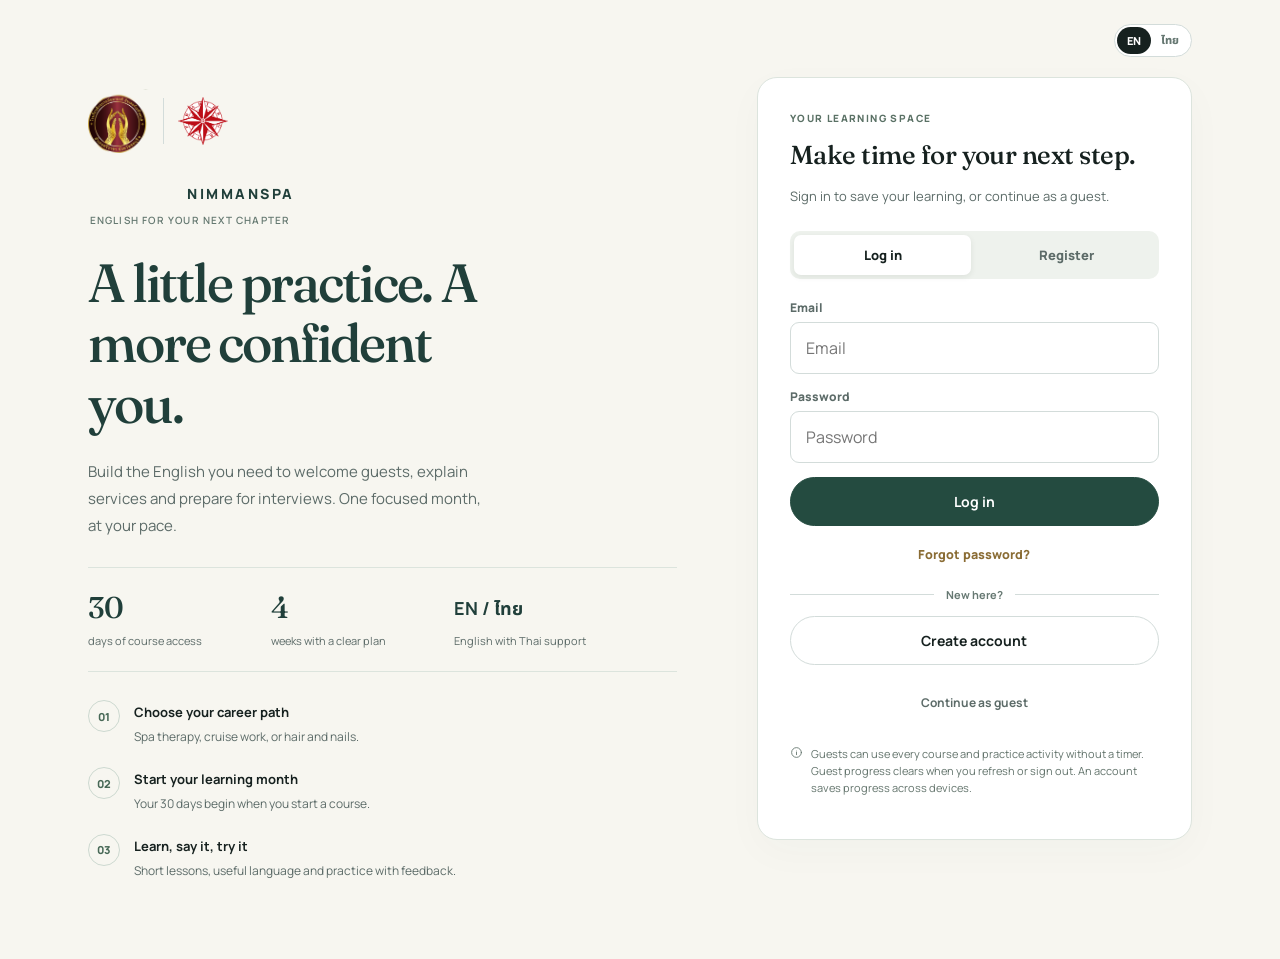
==== commit 15bba09a: "Updates Open Account" ====
--- a/index.html
+++ b/index.html
@@ -12,7 +12,7 @@
 <link rel="stylesheet" href="styles.css?v=png-bodymap-1">
 <link rel="stylesheet" href="learning.css?v=png-bodymap-1">
 <link rel="stylesheet" href="anatomy.css?v=png-bodymap-1">
-<link rel="stylesheet" href="program.css?v=30day-1">
+<link rel="stylesheet" href="program.css?v=guest-1">
 <link rel="stylesheet" href="admin.css?v=admin-1">
 <link rel="stylesheet" href="account-security.css?v=admin-1">
 </head>
@@ -128,11 +128,11 @@
     <button type="button" class="btn btn-line btn-block" id="goLogin" data-i18n="loginBtn">Log in</button>
   </form>
 
-  <button type="button" class="btn btn-ghost btn-block" id="guestBtn" data-i18n="continueGuest">Explore a free sample</button>
+  <button type="button" class="btn btn-ghost btn-block" id="guestBtn" data-i18n="continueGuest">Continue as guest</button>
 
   <p class="demo-note">
     <svg viewBox="0 0 24 24" fill="none" stroke="currentColor" stroke-width="1.6" stroke-linecap="round"><circle cx="12" cy="12" r="9"/><path d="M12 11v5"/><circle cx="12" cy="8" r=".6" fill="currentColor" stroke="none"/></svg>
-    <span data-i18n="demoNote">Account progress is saved across devices. Sample progress lasts only for this visit.</span>
+    <span data-i18n="demoNote">Guests can use every course and practice activity without a timer. Guest progress clears on refresh or sign-out. Register to save progress across devices.</span>
   </p>
   </div>
 </div>
@@ -216,7 +216,6 @@
   <div id="learningSaveStatus" class="ab-validation invalid" role="status" hidden></div>
   <main>
   <section class="screen" id="screen-access"><div id="courseAccessPanel"></div></section>
-  <section class="screen" id="screen-preview"><div id="coursePreviewRoot"></div></section>
 
   <section class="screen" id="screen-admin" aria-label="Administration"><div id="adminRoot"></div></section>
   <section class="screen" id="screen-security" aria-label="Password settings"><div id="accountSecurityRoot"></div></section>
@@ -918,8 +917,8 @@
 <script src="js/curriculum-bank.js"></script>
 <script src="js/courses.js"></script>
 <script src="js/api.js?v=admin-1"></script>
-<script src="js/auth.js?v=admin-1"></script>
-<script src="js/course-access.js?v=admin-1"></script>
+<script src="js/auth.js?v=guest-1"></script>
+<script src="js/course-access.js?v=guest-1"></script>
 <script src="js/speech.js"></script>
 <script src="js/content-ui.js"></script>
 <script src="js/vocab.js"></script>
@@ -929,16 +928,16 @@
 <script src="js/speaking.js"></script>
 <script src="js/learning-model.js"></script>
 <script src="js/study-plan.js?v=30day-1"></script>
-<script src="js/learning-hub.js?v=30day-1"></script>
+<script src="js/learning-hub.js?v=guest-1"></script>
 <script src="js/assessment-builder.js"></script>
 <script src="js/learning-i18n.js?v=30day-1"></script>
-<script src="js/program-i18n.js?v=admin-1"></script>
+<script src="js/program-i18n.js?v=guest-1"></script>
 <script src="js/anatomy-data.js?v=png-bodymap-1"></script>
 <script src="js/anatomy.js?v=png-bodymap-1"></script>
 <script src="js/interview.js"></script>
 <script src="js/account-security.js?v=admin-1"></script>
 <script src="js/admin.js?v=admin-1"></script>
-<script src="js/sidebar.js?v=30day-1"></script>
-<script src="js/app.js?v=admin-1"></script>
+<script src="js/sidebar.js?v=guest-1"></script>
+<script src="js/app.js?v=guest-1"></script>
 </body>
 </html>
--- a/program.css
+++ b/program.css
@@ -1,6 +1,7 @@
 /* The 30-day programme: calm, readable learning with a clear next step. */
 :root{--ink-faint:#667872;--learn-navy:#203f3a;--program-border:#dce4dd;--program-cream:#f7f6f0}
 body{background:var(--program-cream)}
+.policy-number[hidden]{display:none}
 button,a,input,select,summary{touch-action:manipulation}
 button:focus-visible,a:focus-visible,summary:focus-visible,[role=button]:focus-visible{outline:3px solid #386b60;outline-offset:4px}
 .auth-wrap,.course-wrap{background:transparent}
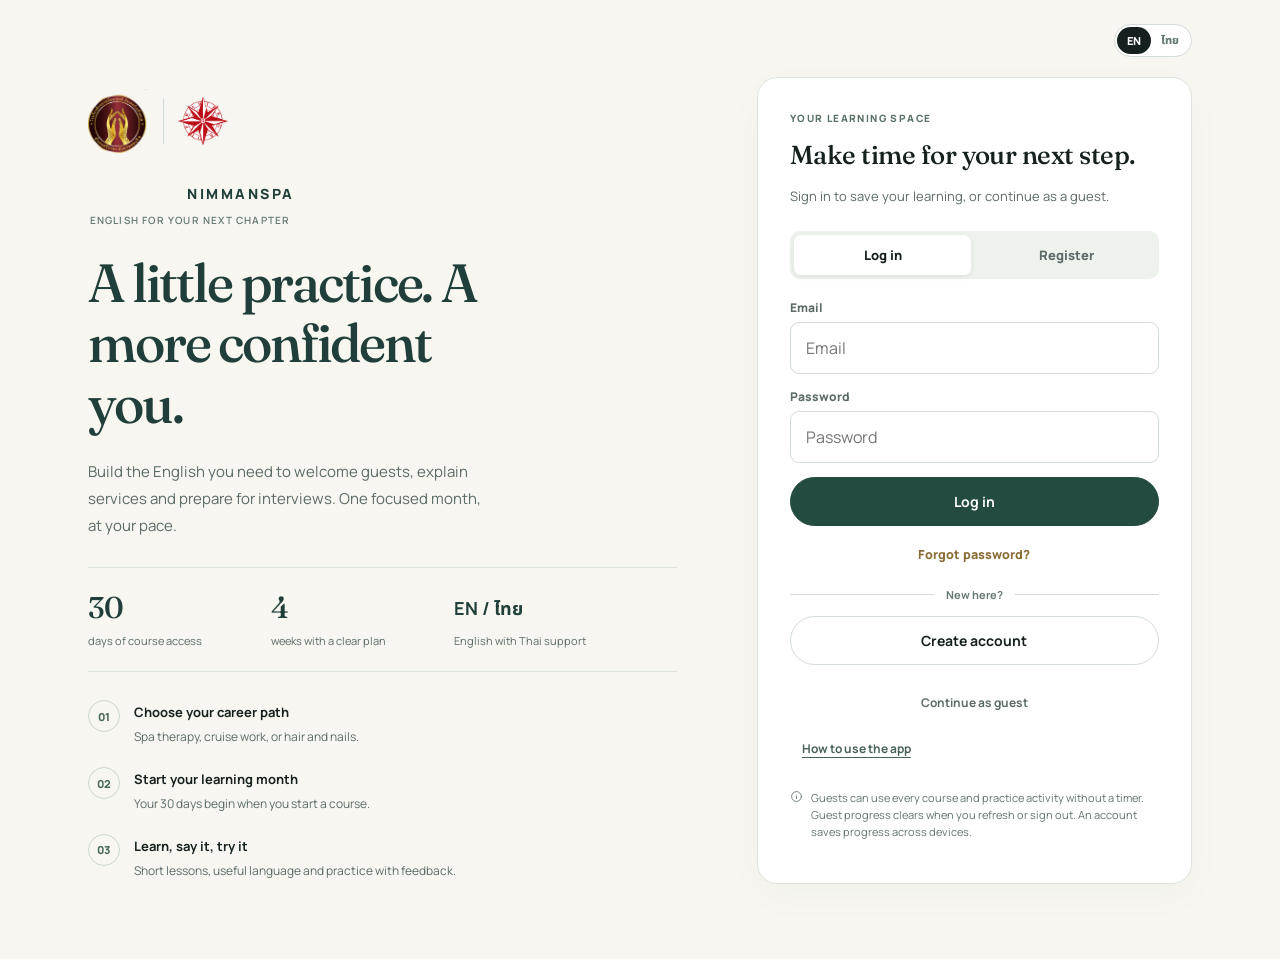
==== commit b2bf11a7: "POPUP Tutorial" ====
--- a/index.html
+++ b/index.html
@@ -15,6 +15,7 @@
 <link rel="stylesheet" href="program.css?v=guest-1">
 <link rel="stylesheet" href="admin.css?v=admin-1">
 <link rel="stylesheet" href="account-security.css?v=admin-1">
+<link rel="stylesheet" href="tutorial.css?v=tutorial-1">
 </head>
 <body>
 
@@ -129,6 +130,7 @@
   </form>
 
   <button type="button" class="btn btn-ghost btn-block" id="guestBtn" data-i18n="continueGuest">Continue as guest</button>
+  <button type="button" class="tutorial-link" data-tutorial-open data-i18n="tutorialOpen">How to use the app</button>
 
   <p class="demo-note">
     <svg viewBox="0 0 24 24" fill="none" stroke="currentColor" stroke-width="1.6" stroke-linecap="round"><circle cx="12" cy="12" r="9"/><path d="M12 11v5"/><circle cx="12" cy="8" r=".6" fill="currentColor" stroke="none"/></svg>
@@ -160,6 +162,7 @@
   </div>
   <div class="course-policy"><span class="policy-number">30<span data-i18n="programDaysShort">DAYS</span></span><div><b data-i18n="coursePolicyTitle">Start when you’re ready.</b><p data-i18n="coursePolicyBody">The clock begins when you start a course and keeps running between visits. Your end date is always visible; your saved progress is kept after access ends.</p></div></div>
   <div id="courseChooserStatus" role="status" aria-live="polite"></div>
+  <button type="button" class="tutorial-link" data-tutorial-open data-i18n="tutorialOpen">How to use the app</button>
   <div id="courseList"></div>
   <details class="course-faq"><summary data-i18n="courseFaqTitle">What is included in my learning month?</summary><p data-i18n="courseFaqBody">Follow a four-week study plan, learn English with Thai support, and practise with model answers. Use days 29–30 to review. Lessons stay available throughout your access period, so you can learn at your own pace. Practice scores are for self-study; teacher-assessed tasks are shown separately.</p></details>
   <button class="btn btn-ghost btn-block" id="courseBackBtn" style="display:none;" data-i18n="courseCancel">Cancel</button>
@@ -202,6 +205,7 @@
         </div>
       </div>
       <div class="topbar-actions">
+        <button type="button" class="tutorial-trigger" id="tutorialHelpBtn" data-tutorial-open data-i18n-aria="tutorialOpen" aria-label="How to use the app"><span aria-hidden="true">?</span></button>
         <div class="lang-toggle">
           <button class="lang-opt" data-lang="en">EN</button>
           <button class="lang-opt" data-lang="th">ไทย</button>
@@ -260,6 +264,7 @@
       </div>
     </div>
 
+    <button type="button" class="tutorial-link" data-tutorial-open data-i18n="tutorialReplay">Read the tutorial again</button>
     <button class="btn btn-line btn-block" id="accRegisterCta" style="display:none;margin-bottom:10px;" data-i18n="accountRegisterCta">Create a free account to save this progress</button>
     <button class="btn btn-line btn-block" id="changePasswordBtn" data-i18n="changePassword" style="margin-bottom:12px;" hidden>Change password</button>
     <button class="btn btn-ghost btn-block" id="logoutBtn" data-i18n="accountLogout">Log out</button>
@@ -908,6 +913,8 @@
 
 </div>
 
+<dialog id="tutorialDialog" class="tutorial-dialog" aria-labelledby="tutorialTitle"><div id="tutorialRoot"></div></dialog>
+
 <script src="js/i18n.js?v=png-bodymap-1"></script>
 <script src="js/data.js"></script>
 <script src="js/activities.js"></script>
@@ -931,13 +938,15 @@
 <script src="js/learning-hub.js?v=guest-1"></script>
 <script src="js/assessment-builder.js"></script>
 <script src="js/learning-i18n.js?v=30day-1"></script>
-<script src="js/program-i18n.js?v=guest-1"></script>
+<script src="js/program-i18n.js?v=tutorial-1"></script>
 <script src="js/anatomy-data.js?v=png-bodymap-1"></script>
 <script src="js/anatomy.js?v=png-bodymap-1"></script>
 <script src="js/interview.js"></script>
-<script src="js/account-security.js?v=admin-1"></script>
+<script src="js/account-security.js?v=tutorial-1"></script>
 <script src="js/admin.js?v=admin-1"></script>
-<script src="js/sidebar.js?v=guest-1"></script>
-<script src="js/app.js?v=guest-1"></script>
+<script src="js/tutorial-content.js?v=tutorial-1"></script>
+<script src="js/tutorial.js?v=tutorial-1"></script>
+<script src="js/sidebar.js?v=tutorial-1"></script>
+<script src="js/app.js?v=tutorial-1"></script>
 </body>
 </html>
--- a/tutorial.css
+++ b/tutorial.css
@@ -0,0 +1,112 @@
+/* The guide is outside every account/learner wrapper so it is available in
+   guest, student and admin layouts without changing the underlying screen. */
+body.tutorial-open{overflow:hidden;}
+.tutorial-trigger{display:grid;place-items:center;flex-shrink:0;width:44px;height:44px;padding:0;border:1px solid var(--stone-2,#d3dcda);border-radius:50%;background:var(--paper,#fff);color:var(--sage-deep,#496157);font-size:20px;font-weight:700;cursor:pointer;}
+.tutorial-link{min-height:44px;padding:10px 12px;border:0;border-radius:10px;background:transparent;color:var(--sage-deep,#496157);font:700 12px/1.6 var(--sans,system-ui,sans-serif);text-decoration:underline;text-underline-offset:4px;cursor:pointer;}
+.tutorial-trigger:hover,.tutorial-link:hover{background:var(--sage-mist,#e5efeb);}
+.tutorial-trigger:focus-visible,.tutorial-link:focus-visible{outline:3px solid var(--gold,#ab8646);outline-offset:3px;}
+.tutorial-dialog{
+  box-sizing:border-box;
+  width:min(960px,calc(100vw - 40px));
+  max-width:960px;
+  max-height:min(860px,calc(100vh - 40px));
+  max-height:min(860px,calc(100dvh - 40px));
+  margin:auto;
+  padding:0;
+  border:1px solid var(--stone-2,#d3dcda);
+  border-radius:24px;
+  color:var(--ink,#16211f);
+  background:var(--paper,#fff);
+  font-family:var(--sans,system-ui,sans-serif);
+  box-shadow:0 30px 100px rgba(18,40,31,.28);
+  overflow:hidden;
+}
+.tutorial-dialog:not([open]){display:none;}
+.tutorial-dialog::backdrop,.tutorial-backdrop{background:rgba(16,34,29,.64);backdrop-filter:blur(5px);}
+.tutorial-backdrop{position:fixed;inset:0;z-index:9998;}
+.tutorial-dialog.tutorial-fallback{position:fixed;inset:0;z-index:9999;}
+#tutorialRoot{display:flex;flex-direction:column;max-height:inherit;min-height:0;}
+.tutorial-header{display:flex;align-items:flex-start;justify-content:space-between;gap:20px;padding:28px 30px 24px;border-bottom:1px solid var(--stone,#e2e9e7);background:linear-gradient(135deg,#f5f9f7,#fff);flex-shrink:0;}
+.tutorial-eyebrow{margin:0 0 10px;font-size:10px;letter-spacing:.12em;font-weight:800;color:var(--sage-deep,#496157);}
+.tutorial-header h2{margin:0;font-family:var(--serif,Georgia,serif);font-size:clamp(23px,3vw,30px);line-height:1.25;font-weight:500;}
+.tutorial-subtitle{margin:8px 0 0;font-size:13px;line-height:1.65;color:var(--ink-soft,#5c6b68);max-width:640px;}
+.tutorial-header-tools{display:flex;align-items:center;gap:10px;flex-shrink:0;}
+.tutorial-language{display:flex;border:1px solid var(--stone-2,#d3dcda);border-radius:12px;padding:2px;background:#fff;}
+.tutorial-language button{min-width:44px;min-height:44px;border:0;border-radius:9px;background:transparent;color:var(--ink-soft,#5c6b68);font-size:12px;font-weight:700;cursor:pointer;}
+.tutorial-language button[aria-pressed="true"]{background:var(--sage-mist,#e5efeb);color:var(--sage-deep,#496157);}
+.tutorial-close{display:grid;place-items:center;min-width:44px;height:44px;padding:0;border:1px solid var(--stone-2,#d3dcda);border-radius:50%;background:var(--paper,#fff);color:var(--ink-soft,#5c6b68);font-size:27px;line-height:1;cursor:pointer;flex-shrink:0;}
+.tutorial-layout{display:grid;grid-template-columns:230px minmax(0,1fr);min-height:0;overflow:hidden;flex:1;}
+.tutorial-nav{overflow-y:auto;padding:24px 14px;background:var(--mist,#f2f6f6);border-right:1px solid var(--stone,#e2e9e7);overscroll-behavior:contain;}
+.tutorial-nav-label{margin:0 10px 14px;color:var(--ink-soft,#5c6b68);font-size:10px;letter-spacing:.1em;font-weight:800;}
+.tutorial-nav ol{list-style:none;margin:0;padding:0;display:grid;gap:4px;}
+.tutorial-nav button{display:flex;align-items:center;gap:10px;width:100%;min-height:44px;text-align:left;padding:9px 10px;border:1px solid transparent;border-radius:12px;background:transparent;color:var(--ink-soft,#5c6b68);font:600 12px/1.5 var(--sans,system-ui,sans-serif);cursor:pointer;}
+.tutorial-nav button:hover{background:var(--paper,#fff);color:var(--ink,#16211f);}
+.tutorial-nav button[aria-current="step"]{background:var(--paper,#fff);border-color:var(--stone-2,#d3dcda);color:var(--sage-deep,#496157);box-shadow:0 2px 6px rgba(22,33,31,.03);}
+.tutorial-step-number{display:grid;place-items:center;width:24px;height:24px;flex-shrink:0;border:1px solid var(--stone-2,#d3dcda);border-radius:50%;font-size:10px;}
+[aria-current="step"] .tutorial-step-number{background:var(--sage-deep,#496157);border-color:var(--sage-deep,#496157);color:white;}
+.tutorial-content{padding:28px 32px 32px;min-width:0;overflow-y:auto;overscroll-behavior:contain;scrollbar-gutter:stable;}
+.tutorial-step-count{margin:0 0 9px;color:var(--sage-deep,#496157);font-size:10px;font-weight:800;letter-spacing:.1em;}
+.tutorial-progress{height:3px;border-radius:2px;background:var(--mist-deep,#e9f0ef);overflow:hidden;margin-bottom:26px;}
+.tutorial-progress span{height:100%;display:block;background:var(--sage,#5f8073);border-radius:inherit;}
+.tutorial-content h3{margin:0 0 12px;color:var(--ink,#16211f);font:500 clamp(22px,2.7vw,29px)/1.3 var(--serif,Georgia,serif);scroll-margin-top:20px;}
+.tutorial-content h3:focus{outline:none;}
+.tutorial-lead{margin:0;color:var(--ink-soft,#5c6b68);font-size:14px;line-height:1.8;}
+.tutorial-points{display:grid;gap:14px;list-style:none;margin:23px 0;padding:0;color:var(--ink,#16211f);font-size:13px;line-height:1.8;}
+.tutorial-points li{position:relative;padding-left:23px;}
+.tutorial-points li::before{content:'';position:absolute;left:2px;top:.7em;width:7px;height:7px;border-radius:50%;background:var(--sage,#5f8073);}
+.tutorial-remember{border:1px solid #d5e4dc;border-radius:14px;background:#f0f6f2;padding:18px 20px;margin-top:24px;}
+.tutorial-remember p{font-size:10px;font-weight:800;letter-spacing:.09em;color:var(--sage-deep,#496157);margin:0 0 7px;}
+.tutorial-remember div{font-size:13px;line-height:1.8;color:#344c41;}
+.tutorial-footer{display:flex;align-items:center;justify-content:space-between;gap:20px;padding:18px 30px;border-top:1px solid var(--stone,#e2e9e7);background:var(--paper,#fff);flex-shrink:0;}
+.tutorial-footer>p{font-size:11px;color:var(--ink-soft,#5c6b68);line-height:1.65;max-width:310px;margin:0;}
+.tutorial-actions{display:flex;gap:10px;flex-shrink:0;}
+.tutorial-actions button{min-height:44px;padding:11px 19px;border:1px solid var(--stone-2,#d3dcda);border-radius:12px;font-size:12px;font-weight:700;line-height:1.5;cursor:pointer;}
+.tutorial-back{color:var(--ink-soft,#5c6b68);background:white;}
+.tutorial-back:disabled{opacity:.42;cursor:default;}
+.tutorial-actions .tutorial-next{background:var(--sage-deep,#496157);border-color:var(--sage-deep,#496157);color:#fff;min-width:108px;}
+.tutorial-next span{display:inline-block;margin-left:6px;}
+.tutorial-dialog button:focus-visible{outline:3px solid var(--gold,#ab8646);outline-offset:3px;}
+.tutorial-dialog button:not(:disabled):hover{filter:brightness(.96);}
+@media(max-width:700px){
+  .tutorial-dialog{width:calc(100vw - 20px);max-height:calc(100vh - 20px);max-height:calc(100dvh - 20px);border-radius:20px;}
+  .tutorial-header{padding:20px 20px 17px;gap:12px;}
+  .tutorial-header-tools{flex-direction:column-reverse;align-items:flex-end;gap:8px;}
+  .tutorial-eyebrow{font-size:9px;letter-spacing:.08em;}
+  .tutorial-header h2{font-size:23px;}
+  .tutorial-subtitle{font-size:12px;line-height:1.6;margin-top:6px;}
+  .tutorial-layout{display:flex;flex-direction:column;}
+  .tutorial-nav{flex-shrink:0;padding:10px 14px;border-right:0;border-bottom:1px solid var(--stone,#e2e9e7);overflow-x:auto;overflow-y:hidden;}
+  .tutorial-nav-label{display:none;}
+  .tutorial-nav ol{display:flex;gap:6px;width:max-content;}
+  .tutorial-nav button{width:auto;white-space:nowrap;padding:9px 11px;font-size:11px;}
+  .tutorial-step-number{width:22px;height:22px;}
+  .tutorial-content{padding:21px 22px 26px;}
+  .tutorial-progress{margin-bottom:20px;}
+  .tutorial-content h3{font-size:24px;}
+  .tutorial-points{gap:13px;margin:19px 0;}
+  .tutorial-footer{padding:14px 18px;gap:10px;}
+  .tutorial-footer>p{font-size:10px;max-width:155px;}
+  .tutorial-actions{gap:7px;}
+  .tutorial-actions button{padding:10px 12px;font-size:11px;}
+  .tutorial-actions .tutorial-next{min-width:85px;}
+}
+@media(max-width:420px){
+  .topbar-row{gap:8px;}
+  .topbar-row>.brand{flex:1 1 auto;min-width:0;}
+  .topbar-row .brand-text{min-width:0;}
+  .topbar-row .brand-text h1{max-width:100%;}
+  .tutorial-footer{flex-wrap:wrap;}
+  .tutorial-footer>p{max-width:none;width:100%;}
+  .tutorial-actions{width:100%;justify-content:space-between;}
+}
+@media(max-height:560px){
+  .tutorial-header{padding:14px 20px;}
+  .tutorial-header-tools{flex-direction:row;align-items:center;}
+  .tutorial-eyebrow,.tutorial-subtitle{display:none;}
+  .tutorial-footer{padding:10px 20px;}
+  .tutorial-footer>p{display:none;}
+  .tutorial-footer{justify-content:flex-end;}
+}
+@media(prefers-reduced-motion:reduce){
+  .tutorial-dialog,.tutorial-dialog *{scroll-behavior:auto!important;animation:none!important;transition:none!important;}
+}
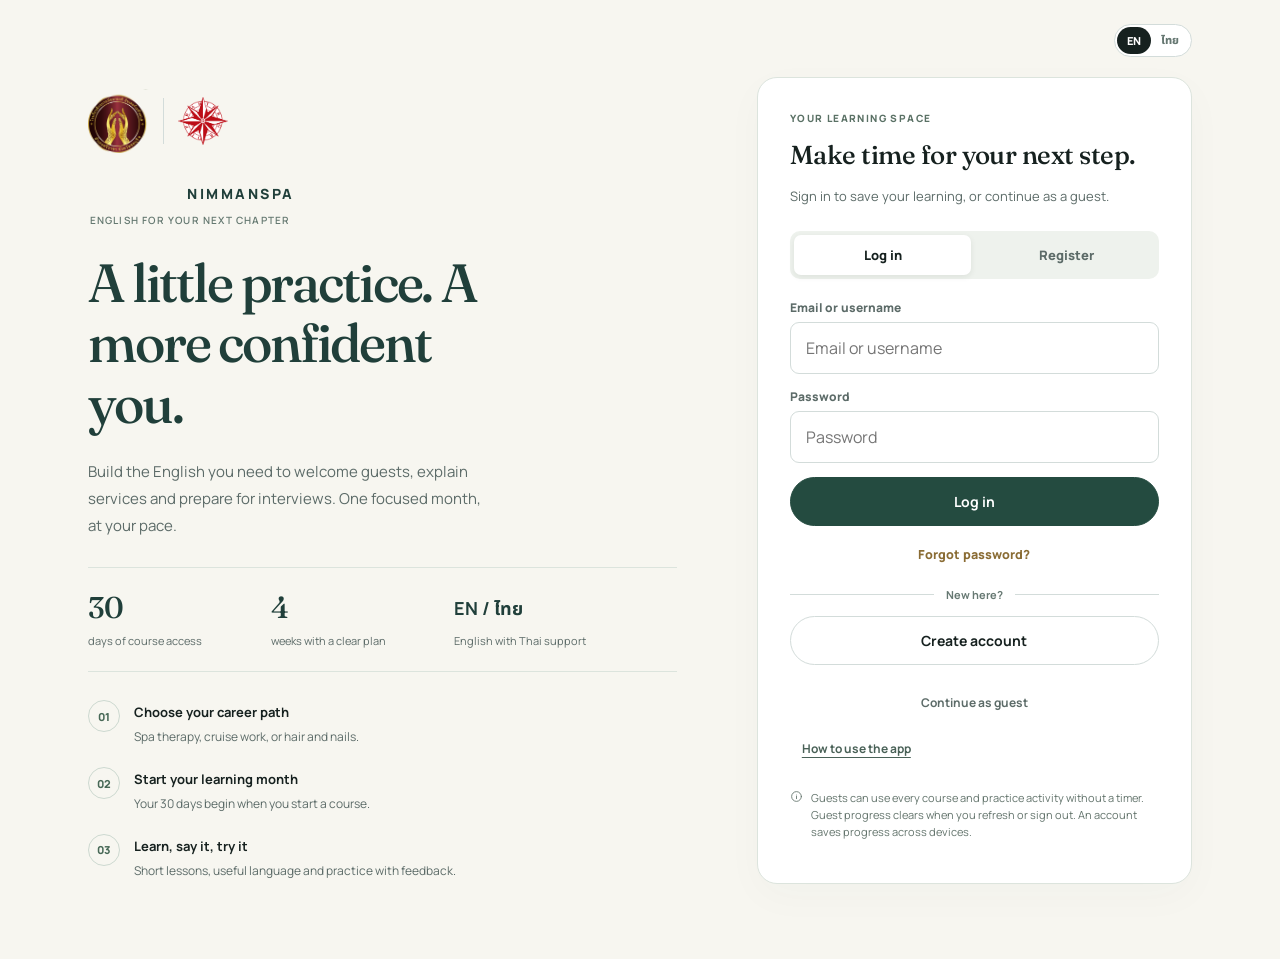
==== commit 10567050: "UPDATE" ====
--- a/index.html
+++ b/index.html
@@ -13,6 +13,7 @@
 <link rel="stylesheet" href="learning.css?v=png-bodymap-1">
 <link rel="stylesheet" href="anatomy.css?v=png-bodymap-1">
 <link rel="stylesheet" href="program.css?v=guest-1">
+<link rel="stylesheet" href="daily-learning.css?v=daily-1">
 <link rel="stylesheet" href="admin.css?v=admin-1">
 <link rel="stylesheet" href="account-security.css?v=admin-1">
 <link rel="stylesheet" href="tutorial.css?v=tutorial-1">
@@ -70,8 +71,8 @@
   <!-- LOGIN -->
   <form class="auth-form" id="loginForm" novalidate>
     <div class="field">
-      <label for="loginEmail" data-i18n="fieldEmail">Email</label>
-      <input type="email" id="loginEmail" autocomplete="email" inputmode="email" data-i18n-ph="fieldEmail">
+      <label for="loginEmail" data-i18n="fieldLoginIdentifier">Email or username</label>
+      <input type="text" id="loginEmail" autocomplete="username" autocapitalize="none" spellcheck="false" data-i18n-ph="fieldLoginIdentifier">
     </div>
     <div class="field">
       <label for="loginPassword" data-i18n="fieldPassword">Password</label>
@@ -915,7 +916,7 @@
 
 <dialog id="tutorialDialog" class="tutorial-dialog" aria-labelledby="tutorialTitle"><div id="tutorialRoot"></div></dialog>
 
-<script src="js/i18n.js?v=png-bodymap-1"></script>
+<script src="js/i18n.js?v=default-admin-1"></script>
 <script src="js/data.js"></script>
 <script src="js/activities.js"></script>
 <script src="js/data-cruise.js"></script>
@@ -924,7 +925,7 @@
 <script src="js/curriculum-bank.js"></script>
 <script src="js/courses.js"></script>
 <script src="js/api.js?v=admin-1"></script>
-<script src="js/auth.js?v=guest-1"></script>
+<script src="js/auth.js?v=daily-1"></script>
 <script src="js/course-access.js?v=guest-1"></script>
 <script src="js/speech.js"></script>
 <script src="js/content-ui.js"></script>
@@ -934,19 +935,21 @@
 <script src="js/daily.js"></script>
 <script src="js/speaking.js"></script>
 <script src="js/learning-model.js"></script>
-<script src="js/study-plan.js?v=30day-1"></script>
-<script src="js/learning-hub.js?v=guest-1"></script>
+<script src="js/daily-program-data.js?v=daily-1"></script>
+<script src="js/study-plan.js?v=daily-1"></script>
+<script src="js/daily-learning.js?v=daily-1"></script>
+<script src="js/learning-hub.js?v=daily-1"></script>
 <script src="js/assessment-builder.js"></script>
-<script src="js/learning-i18n.js?v=30day-1"></script>
-<script src="js/program-i18n.js?v=tutorial-1"></script>
+<script src="js/learning-i18n.js?v=daily-1"></script>
+<script src="js/program-i18n.js?v=daily-1"></script>
 <script src="js/anatomy-data.js?v=png-bodymap-1"></script>
 <script src="js/anatomy.js?v=png-bodymap-1"></script>
 <script src="js/interview.js"></script>
 <script src="js/account-security.js?v=tutorial-1"></script>
 <script src="js/admin.js?v=admin-1"></script>
-<script src="js/tutorial-content.js?v=tutorial-1"></script>
+<script src="js/tutorial-content.js?v=daily-1"></script>
 <script src="js/tutorial.js?v=tutorial-1"></script>
-<script src="js/sidebar.js?v=tutorial-1"></script>
-<script src="js/app.js?v=tutorial-1"></script>
+<script src="js/sidebar.js?v=daily-1"></script>
+<script src="js/app.js?v=daily-1"></script>
 </body>
 </html>
--- a/daily-learning.css
+++ b/daily-learning.css
@@ -0,0 +1,32 @@
+/* Daily classroom, retaining the existing green / cream course identity. */
+.dl-plan-note{display:flex;align-items:flex-start;gap:24px;padding:22px 0;color:#516959;font-size:13px;line-height:1.8}
+.dl-plan-note strong{color:#26473b;white-space:nowrap}
+.dl-day-list{display:grid;gap:10px;padding:12px 24px 24px}
+.dl-day{width:100%;display:flex;align-items:center;gap:18px;padding:18px;text-align:left;border:1px solid #dde6dc;border-radius:10px;background:#fafbf8;color:#244336;font:inherit;cursor:pointer;transition:background .15s,border-color .15s}
+.dl-day:hover{background:#eef3e9;border-color:#8ba384}.dl-day:focus-visible{outline:3px solid #92723b;outline-offset:3px}
+.dl-day.is-next{background:#edf3e8;border-color:#78956d}.dl-day.is-complete{background:#f1f6ee}
+.dl-day-number{display:grid;place-items:center;width:40px;height:40px;flex-shrink:0;background:white;border:1px solid #d5dfd1;border-radius:50%;font-size:14px;font-weight:700}
+.dl-day.is-complete .dl-day-number{background:#35644b;color:white;border-color:#35644b}
+.dl-day-text{flex:1;min-width:0}.dl-day-text small{display:block;font-size:10px;letter-spacing:.04em;color:#657b66;margin-bottom:5px}.dl-day-text strong{display:block;font-size:15px;line-height:1.5}.dl-day-text>span{display:block;font-size:12px;line-height:1.7;color:#637565;margin-top:5px}
+.dl-day-state{font-size:11px;font-weight:700;white-space:nowrap;color:#426443}
+.dl-reference{border:1px solid #dce4d7;border-radius:12px;padding:22px;background:#f4f6f0}.dl-reference>summary{font-weight:700;cursor:pointer}.dl-reference .lh-module-grid{margin-top:22px}
+.dl-chapter .dl-day-list{padding:0}.dl-lesson-heading{padding:12px 0 24px}.dl-lesson-heading h2{font:500 36px/1.25 var(--serif);letter-spacing:-.02em;margin:12px 0 18px;color:#203f34}.dl-lesson-heading>p{font-size:16px;line-height:1.8;max-width:75ch;color:#4c6455}
+.dl-lesson-meta{display:flex;align-items:center;gap:20px;flex-wrap:wrap;font-size:12px;color:#627561}.dl-lesson-meta .lh-link{font-size:12px}
+.dl-part-nav{display:flex;flex-wrap:wrap;gap:8px;padding:14px;background:#eaf0e4;border-radius:10px;margin-bottom:24px}.dl-part-nav a{padding:8px 12px;border-radius:7px;color:#37533d;text-decoration:none;font-size:12px;font-weight:700;min-height:36px}.dl-part-nav a:hover{background:white}.dl-part-nav a:focus-visible{outline:2px solid #7d672b}
+.dl-part{scroll-margin-top:110px;padding:28px;line-height:1.8}.dl-part p{font-size:14px;line-height:1.85}.dl-part-kicker{display:block;font-size:10px;letter-spacing:.1em;font-weight:800;color:#6c7d55;margin-bottom:12px}.dl-part h3{margin-top:0;font-size:24px}.dl-part h4{font-size:17px;line-height:1.6;margin:0 0 10px}.dl-teaching{padding:18px 0;border-top:1px solid #e0e6d9}.dl-teaching:last-child{padding-bottom:0}
+.dl-part blockquote{margin:16px 0;border-left:3px solid #b89a55;padding:15px 20px;background:#f8f4e8;color:#334c37;font-size:16px;line-height:1.8;border-radius:0 8px 8px 0;overflow-wrap:anywhere}
+.dl-part details{padding:12px 16px;background:#f6f8f2;border:1px solid #e1e8da;border-radius:8px;margin:16px 0}.dl-part details summary{font-size:13px;color:#516946;cursor:pointer;font-weight:700}.dl-part details blockquote{background:white}
+#learningRoot .dl-checkbox{display:flex;align-items:flex-start;gap:12px;font-size:13px;line-height:1.8;cursor:pointer;padding:10px 0}
+#learningRoot .dl-checkbox input{width:19px;height:19px;min-height:19px;flex-shrink:0;accent-color:#3f6c4f;padding:0;margin:3px 0 0;display:inline-block}
+.dl-response-label{display:block;font-size:13px;font-weight:700;margin:18px 0 8px}
+#dlResponse{display:block;resize:vertical;width:100%;min-height:145px;max-height:450px;border:1px solid #9aaf94;border-radius:9px;padding:16px;background:#fffefb;font:inherit;font-size:15px;line-height:1.8;color:#263d30;box-sizing:border-box}
+#dlResponse:focus{outline:2px solid #698556;outline-offset:3px}.dl-criteria{border:0;margin:24px 0 0;padding:0}.dl-criteria legend{font-size:14px;font-weight:700;margin-bottom:6px;color:#36503b}
+.dl-question{border:0;border-top:1px solid #dde4d7;padding:20px 0;margin:22px 0 0}.dl-question legend{padding-right:12px;font-size:15px;font-weight:700;line-height:1.8;max-width:100%}.dl-options{display:grid;gap:10px;margin-top:12px}
+.dl-options button{display:flex;align-items:flex-start;gap:14px;text-align:left;border:1px solid #d3ddcb;border-radius:9px;padding:15px;background:#fcfdf9;color:#2d4234;font:inherit;font-size:14px;line-height:1.7;cursor:pointer}
+.dl-options button>span:first-child{display:grid;place-items:center;width:24px;height:24px;flex-shrink:0;border-radius:5px;background:#edf1e7;color:#5d714f;font-size:11px;font-weight:800}.dl-options button:hover{background:#f0f4e8}.dl-options .is-selected{border:2px solid #64814e;padding:14px;background:#ecf2e5}.dl-options button:focus-visible{outline:3px solid #a48339;outline-offset:3px}
+.dl-finish{display:flex;align-items:center;gap:24px;justify-content:space-between;background:#eaf0e3;padding:28px;border:1px solid #c7d5bd;border-radius:12px;margin:24px 0}.dl-finish>div:first-child{flex:1}.dl-finish strong{font-size:19px;color:#315239}.dl-finish p{font-size:12px;line-height:1.8;color:#53674c;margin:10px 0}.dl-finish-actions{flex-shrink:0;max-width:45%}.dl-finish .btn{white-space:normal;line-height:1.7}.dl-finish .btn:disabled{opacity:.5;cursor:not-allowed}.dl-finish-steps{padding:0;list-style:none;margin:12px 0 0;color:#47613d;display:flex;flex-wrap:wrap;gap:6px 16px;font-size:11px;line-height:1.8}.dl-finish.is-complete{background:#e5f0df}.dl-bottom-nav{display:flex;justify-content:space-between;gap:18px;margin:26px 0}
+.lh-home-card>.lh-link{display:block;margin-top:10px}.dl-part .lh-th{color:#6a7563;font-size:13px}html[lang=th] .dl-lesson-heading h2{font-family:var(--thai);font-size:29px;line-height:1.6;letter-spacing:0}html[lang=th] .dl-part h3{font-size:21px;line-height:1.6}
+@media(max-width:700px){.dl-plan-note{flex-direction:column;gap:4px}.dl-day-list{padding:10px 16px 18px}.dl-day{gap:12px;padding:14px;flex-wrap:wrap}.dl-day-number{width:34px;height:34px}.dl-day-text{flex-basis:calc(100% - 50px)}.dl-day-text strong{font-size:14px}.dl-day-state{margin-left:46px}.dl-day-text>span{font-size:11px}.dl-lesson-heading h2{font-size:29px}.dl-lesson-heading>p{font-size:14px}.dl-part{padding:22px}.dl-part h3{font-size:21px}.dl-part h4{font-size:16px}.dl-part-nav{gap:4px;padding:8px}.dl-part-nav a{font-size:11px;padding:7px 9px}.dl-finish{flex-direction:column;align-items:stretch;padding:22px;gap:18px}.dl-finish-actions{max-width:none}.dl-finish .btn{width:100%}.dl-finish-steps{display:grid;gap:5px}.dl-part blockquote{padding:12px 15px;font-size:15px}.dl-lesson-meta{gap:5px}.dl-lesson-meta .lh-link{text-align:left}html[lang=th] .dl-lesson-heading h2{font-size:24px}}
+
+.dl-option-copy{display:block;flex:1;min-width:0}.dl-option-copy>span{display:block}.dl-option-copy small{display:block;font-size:12px;color:#63705b;margin-top:5px}
+.dl-part blockquote,.dl-part>p,.dl-part details .lh-th{white-space:pre-line}
